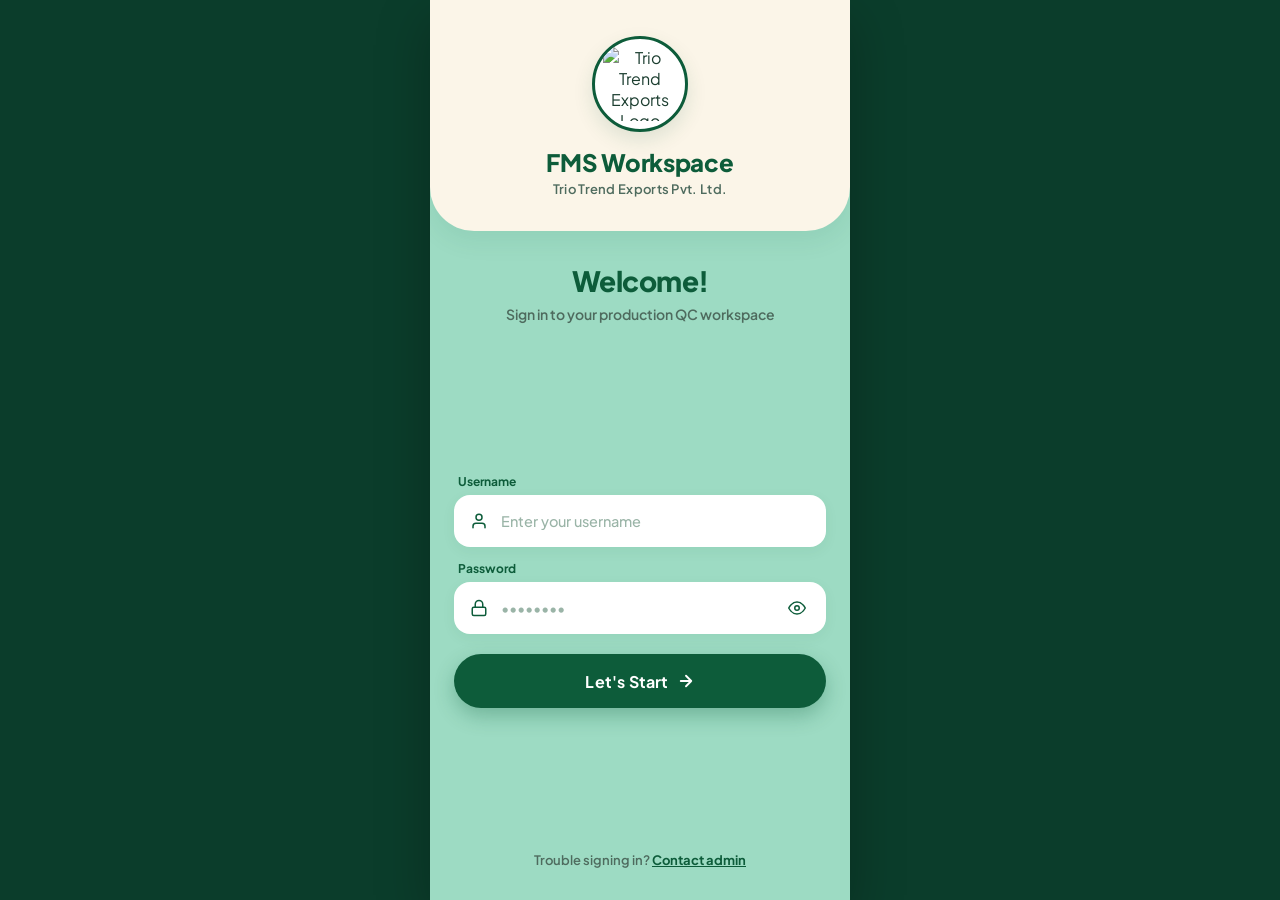
==== index.html @ faf03b8f "Remove Reports view and update navigation link Removed the Reports & Analytics view section and upda" ====
<!DOCTYPE html>
<html lang="en">

<head>
  <meta charset="UTF-8">
  <meta name="viewport" content="width=device-width, initial-scale=1.0, maximum-scale=1.0, user-scalable=no, viewport-fit=cover">
  <meta name="theme-color" content="#fbf6eb">
  <meta name="apple-mobile-web-app-capable" content="yes">
  <meta name="apple-mobile-web-app-status-bar-style" content="default">
  <meta name="apple-mobile-web-app-title" content="FMS Mobile">
  <link rel="apple-touch-icon" href="https://res.cloudinary.com/dnrgcigsj/image/upload/v1789365942/trio-dark-logo_ayyhkh.svg">
  <title>FMS Workspace — Mobile Production</title>
  <link rel="manifest" href="manifest.json">
  <link rel="stylesheet" href="style.css?v=1.0.5">
  <script>
    // Auth guard: bounce to login if not signed in
    if (!localStorage.getItem('nimbus_logged_in')) {
      window.location.href = 'login.html';
    }
  </script>
</head>

<body>
  <div class="app">

    <!-- ═══ IN-APP LIVE UPDATE BANNER ═══ -->
    <div class="app-update-banner" id="appUpdateBanner" style="display: none;">
      <div class="aub-inner">
        <div class="aub-left">
          <span class="aub-badge">Update Ready</span>
          <div class="aub-title">New version available (<span id="aubNewVer">v1.0.5</span>)</div>
        </div>
        <div class="aub-actions">
          <button type="button" class="aub-update-btn" id="aubUpdateBtn">Update App</button>
          <button type="button" class="aub-close-btn" id="aubCloseBtn" aria-label="Dismiss">&times;</button>
        </div>
      </div>
    </div>

    <!-- ═══ IN-APP LIVE UPDATE MODAL (OTA DOWNLOADER) ═══ -->
    <div class="update-modal-overlay" id="updateModalOverlay" style="display: none;">
      <div class="update-modal-card">
        
        <!-- Header with App Icon and Version -->
        <div class="umc-header">
          <div class="umc-brand">
            <div class="umc-icon-wrap">
              <img src="https://res.cloudinary.com/dnrgcigsj/image/upload/v1789365942/trio-dark-logo_ayyhkh.svg" alt="FMS Logo" class="umc-app-icon">
            </div>
            <div class="umc-title-box">
              <h3 class="umc-title">FMS Workspace Update</h3>
              <div class="umc-meta">
                <span class="umc-version-badge" id="umcVersionBadge">v1.0.5</span>
                <span class="umc-size-badge" id="umcSizeBadge">12.3 MB</span>
              </div>
            </div>
          </div>
          <button type="button" class="umc-close-btn" id="umcCloseBtn" aria-label="Cancel update">&times;</button>
        </div>

        <!-- Release Notes Preview -->
        <div class="umc-notes-card">
          <div class="umc-notes-title">What's New in this version</div>
          <ul class="umc-notes-list" id="umcNotesList">
            <li>Dynamic KPI calculation for Unit filtering</li>
            <li>Excel (.xlsx) and PDF report downloads</li>
            <li>Live in-app auto updater & performance engine</li>
          </ul>
        </div>

        <!-- Progress Bar & Metrics -->
        <div class="umc-progress-section">
          <div class="umc-status-row">
            <span class="umc-status-text" id="umcStatusText">Ready to download</span>
            <span class="umc-percent-text" id="umcPercentText">0%</span>
          </div>

          <div class="umc-progress-track">
            <div class="umc-progress-fill" id="umcProgressFill" style="width: 0%;">
              <div class="umc-progress-shimmer"></div>
            </div>
          </div>

          <div class="umc-metrics-row">
            <span class="umc-metric-downloaded" id="umcMetricDownloaded">0.0 MB / 12.3 MB</span>
            <span class="umc-metric-speed" id="umcMetricSpeed">0.0 KB/s</span>
          </div>
        </div>

        <!-- Action / Footer Section -->
        <div class="umc-footer">
          <button type="button" class="umc-start-btn" id="umcStartBtn" style="display: none;">
            <svg width="18" height="18" viewBox="0 0 24 24" fill="none" stroke="currentColor" stroke-width="2.5" stroke-linecap="round" stroke-linejoin="round">
              <path d="M21 15v4a2 2 0 0 1-2 2H5a2 2 0 0 1-2-2v-4" />
              <polyline points="7 10 12 15 17 10" />
              <line x1="12" y1="15" x2="12" y2="3" />
            </svg>
            <span>Download & Install Now</span>
          </button>
          <div class="umc-sub-note" id="umcSubNote">Please keep the app open during download.</div>
        </div>

      </div>
    </div>

    <!-- ═══ SIDE DRAWER ═══ -->
    <div class="side-overlay" id="sideOverlay"></div>
    <aside class="side-panel" id="sidePanel">
      <div class="side-panel-head">
        <div class="side-panel-brand">
          <div class="side-panel-logo">
            <img src="https://res.cloudinary.com/dnrgcigsj/image/upload/v1789365942/trio-dark-logo_ayyhkh.svg" alt="Trio Trend Exports Logo" class="sp-logo-small">
          </div>
          <div class="sp-brand-text">
            <strong>FMS Workspace</strong>
            <small>Trio Trend Exports</small>
          </div>
        </div>
        <button class="sp-close-btn" id="sideCloseBtn" aria-label="Close menu">
          <svg width="15" height="15" viewBox="0 0 24 24" fill="none" stroke="currentColor" stroke-width="2.5" stroke-linecap="round">
            <path d="M18 6L6 18M6 6l12 12" />
          </svg>
        </button>
      </div>

      <div class="drawer-user-card">
        <div class="drawer-avatar" id="drawerUserInitial">QC</div>
        <div>
          <div class="drawer-username" id="drawerUserName">Inspector</div>
          <div class="drawer-user-role">QC Inspection Portal</div>
        </div>
      </div>

      <div class="side-panel-label">Line Stages</div>

      <nav class="side-panel-list">
        <button class="side-item" data-label="End of Line">
          <span class="side-item-icon">
            <svg width="18" height="18" viewBox="0 0 24 24" fill="none" stroke="currentColor" stroke-width="2.2" stroke-linecap="round">
              <path d="M6 3v18M6 4h9l-2 3 2 3H6" />
            </svg>
          </span>
          <div class="side-item-content">
            <span class="side-item-text">End of Line</span>
            <span class="side-item-sub">Live QC Verification</span>
          </div>
          <span class="side-item-arrow">&rarr;</span>
        </button>

        <button class="side-item" data-label="Edge Paint">
          <span class="side-item-icon">
            <svg width="18" height="18" viewBox="0 0 24 24" fill="none" stroke="currentColor" stroke-width="2.2" stroke-linecap="round">
              <path d="M12 2l4 4-8 8-4-4 8-8zM18 14v4a2 2 0 0 1-2 2H6a2 2 0 0 1-2-2v-4" />
            </svg>
          </span>
          <div class="side-item-content">
            <span class="side-item-text">Edge Paint</span>
            <span class="side-item-sub">Stage 02 Finishing</span>
          </div>
          <span class="side-item-arrow">&rarr;</span>
        </button>

        <button class="side-item" data-label="Pre AQL">
          <span class="side-item-icon">
            <svg width="18" height="18" viewBox="0 0 24 24" fill="none" stroke="currentColor" stroke-width="2.2" stroke-linecap="round">
              <rect x="5" y="3" width="14" height="18" rx="2" />
              <path d="M9 7h6M9 11h6M9 15h4" />
            </svg>
          </span>
          <div class="side-item-content">
            <span class="side-item-text">Pre AQL</span>
            <span class="side-item-sub">Batch Sampling Check</span>
          </div>
          <span class="side-item-arrow">&rarr;</span>
        </button>

        <button class="side-item" data-label="Post AQL">
          <span class="side-item-icon">
            <svg width="18" height="18" viewBox="0 0 24 24" fill="none" stroke="currentColor" stroke-width="2.2" stroke-linecap="round">
              <path d="M12 22s8-4 8-10V5l-8-3-8 3v7c0 6 8 10 8 10z" />
              <path d="M9 12l2 2 4-4" />
            </svg>
          </span>
          <div class="side-item-content">
            <span class="side-item-text">Post AQL</span>
            <span class="side-item-sub">Final Release Verification</span>
          </div>
          <span class="side-item-arrow">&rarr;</span>
        </button>
      </nav>

      <div class="drawer-footer">
        <button class="drawer-action-btn" id="drawerSyncBtn">Sync Sheets Data</button>
        <button class="drawer-action-btn" id="drawerUpdateBtn" style="margin-top:6px; background:rgba(15,81,50,0.08); color:var(--forest-green); border:1px solid rgba(15,81,50,0.25);">
          <span>App Version <strong id="drawerAppVersion">1.0.5</strong></span>
          <small style="display:block; font-size:10px; opacity:0.75;">Tap to Check for Updates</small>
        </button>
        <button class="drawer-logout-btn" id="drawerLogoutBtn">Sign Out</button>
      </div>
    </aside>

    <!-- ═══ NOTIFICATION SHEET ═══ -->
    <div class="notif-overlay" id="notifOverlay"></div>
    <div class="notif-sheet" id="notifSheet">
      <div class="notif-sheet-header">
        <div class="notif-header-title">
          <span>Notifications</span>
        </div>
        <button class="notif-close-btn" id="notifCloseBtn" aria-label="Close">
          <svg width="14" height="14" viewBox="0 0 24 24" fill="none" stroke="currentColor" stroke-width="2.5" stroke-linecap="round">
            <path d="M18 6L6 18M6 6l12 12" />
          </svg>
        </button>
      </div>
      <div class="notif-list">
        <div class="notif-item">
          <div class="notif-item-icon">✓</div>
          <div class="notif-item-body">
            <strong>Google Sheets Synced</strong>
            <p>Production batch inventory and user permissions are live.</p>
            <small>Active</small>
          </div>
        </div>
      </div>
    </div>

    <!-- ═══ USER PROFILE CARD / SHEET ═══ -->
    <div class="profile-overlay" id="profileOverlay"></div>
    <div class="profile-sheet" id="profileSheet">
      <div class="profile-sheet-header">
        <span class="ps-header-title">Inspector Profile</span>
        <button class="profile-close-btn" id="profileCloseBtn" aria-label="Close profile">
          <svg width="14" height="14" viewBox="0 0 24 24" fill="none" stroke="currentColor" stroke-width="2.5" stroke-linecap="round">
            <path d="M18 6L6 18M6 6l12 12" />
          </svg>
        </button>
      </div>

      <div class="ps-user-card">
        <div class="ps-avatar" id="profileAvatarText">QC</div>
        <div class="ps-user-details">
          <h3 class="ps-user-name" id="profileUserName">Inspector</h3>
          <span class="ps-role-badge">Quality Inspector</span>
          <span class="ps-company-tag">Trio Trend Exports Pvt. Ltd.</span>
        </div>
      </div>

      <div class="ps-info-grid">
        <div class="ps-info-item">
          <span class="ps-info-label">Active Units</span>
          <span class="ps-info-val">P-32, S-18, S-37+</span>
        </div>
        <div class="ps-info-item">
          <span class="ps-info-label">System Status</span>
          <span class="ps-info-val ps-status-online">
            <span class="ps-status-dot"></span> Online
          </span>
        </div>
        <div class="ps-info-item">
          <span class="ps-info-label">Current App</span>
          <span class="ps-info-val" id="profileAppVer">v1.0.5</span>
        </div>
        <div class="ps-info-item">
          <span class="ps-info-label">Access Level</span>
          <span class="ps-info-val">Full QC Line Entry</span>
        </div>
      </div>

      <div class="ps-actions">
        <button type="button" class="ps-action-btn" id="profileSyncBtn">
          <svg width="14" height="14" viewBox="0 0 24 24" fill="none" stroke="currentColor" stroke-width="2.2" stroke-linecap="round">
            <path d="M21.5 2v6h-6M21.34 15.57a10 10 0 1 1-.57-8.38l5.67-1.19" />
          </svg>
          <span>Sync Sheets Data</span>
        </button>

        <button type="button" class="ps-logout-btn" id="profileLogoutBtn">
          <svg width="14" height="14" viewBox="0 0 24 24" fill="none" stroke="currentColor" stroke-width="2.2" stroke-linecap="round">
            <path d="M9 21H5a2 2 0 0 1-2-2V5a2 2 0 0 1 2-2h4" />
            <polyline points="16 17 21 12 16 7" />
            <line x1="21" y1="12" x2="9" y2="12" />
          </svg>
          <span>Sign Out</span>
        </button>
      </div>
    </div>

    <!-- ═══ TOPBAR / HEADER ═══ -->
    <header class="topbar">
      <button class="icon-btn" id="menuBtn" title="Menu" aria-label="Menu">
        <svg width="18" height="18" viewBox="0 0 24 24" fill="none" stroke="currentColor" stroke-width="2.2" stroke-linecap="round">
          <path d="M4 7h16M4 12h16M4 17h16" />
        </svg>
      </button>

      <div class="brand-center">
        <img src="https://res.cloudinary.com/dnrgcigsj/image/upload/v1789365942/trio-dark-logo_ayyhkh.svg" alt="Trio Trend Exports" class="topbar-brand-logo">
        <div class="topbar-brand-text">
          <span class="brand-title">FMS Workspace</span>
          <span class="brand-sub">Trio Trend Exports</span>
        </div>
      </div>

      <div class="topbar-right">
        <button class="icon-btn notif-btn" id="bellBtn" title="Notifications" aria-label="Notifications">
          <svg width="18" height="18" viewBox="0 0 24 24" fill="none" stroke="currentColor" stroke-width="2" stroke-linejoin="round">
            <path d="M18 8A6 6 0 0 0 6 8c0 7-3 9-3 9h18s-3-2-3-9" />
            <path d="M13.73 21a2 2 0 0 1-3.46 0" />
          </svg>
          <span class="notif-dot"></span>
        </button>

        <button class="avatar-badge" id="avatarBtn" title="Profile" aria-label="User Profile">
          <span id="userAvatarText">QC</span>
        </button>
      </div>
    </header>

    <!-- ═══ HERO OVERVIEW CARD ═══ -->
    <section class="hero-card">
      <div class="hero-top-row">
        <h1 class="hero-greeting" id="heroGreeting">Welcome, Inspector</h1>
      </div>

      <!-- Quick Metrics Strip -->
      <div class="hero-metrics-strip">
        <div class="metric-box">
          <span class="metric-label">EOL Recorded</span>
          <div class="metric-val" id="heroEolCount">—</div>
          <span class="metric-sub">Total Entries</span>
        </div>
        <div class="metric-divider"></div>
        <div class="metric-box">
          <span class="metric-label">Today's Output</span>
          <div class="metric-val" id="heroTodayCount">0</div>
          <span class="metric-sub">Today's QC</span>
        </div>
        <div class="metric-divider"></div>
        <div class="metric-box">
          <span class="metric-label">Units Active</span>
          <div class="metric-val">5</div>
          <span class="metric-sub">P-32, S-18+</span>
        </div>
      </div>

      <!-- Segmented Switcher Pill -->
      <div class="segmented-control-wrap">
        <div class="segmented-control">
          <button class="seg-btn active" id="segStagesBtn">Line Stages</button>
          <button class="seg-btn" id="segKpiBtn">Store & Warehouse</button>
        </div>
        <button id="syncBtn" style="display:none;" aria-hidden="true"></button>
      </div>
    </section>

    <!-- ═══ CONTENT AREA ═══ -->
    <main class="content">

      <!-- ── VIEW 1: HOME VIEW ── -->
      <div id="viewHome">
        <div class="section-header">
          <div class="section-title-wrap">
            <h2 class="section-label" id="stagesSectionLabel">Line Stages</h2>
            <span class="section-badge">Live</span>
          </div>
          <button class="refresh-pill-btn" id="manualRefreshBtn" title="Refresh">
            <svg width="12" height="12" viewBox="0 0 24 24" fill="none" stroke="currentColor" stroke-width="2.5" stroke-linecap="round">
              <path d="M21.5 2v6h-6M21.34 15.57a10 10 0 1 1-.57-8.38l5.67-1.19" />
            </svg>
            <span>Sync</span>
          </button>
        </div>

        <!-- STAGES GRID (Matches Screen 3) -->
        <div class="clay-grid" id="stagesGrid">

          <!-- Card 1: End of Line -->
          <button class="stage-card stage-card--primary" data-label="End of Line">
            <div class="stage-card-header">
              <span class="stage-icon">
                <svg width="20" height="20" viewBox="0 0 24 24" fill="none" stroke="currentColor" stroke-width="2.2" stroke-linecap="round">
                  <path d="M6 3v18M6 4h9l-2 3 2 3H6" />
                </svg>
              </span>
              <div class="stage-count" id="eolStageCount">
                <span class="stage-count-num" id="eolStageCountNum">—</span>
              </div>
            </div>

            <div class="stage-card-info">
              <div class="stage-status-pill green">
                <span class="pulse-dot"></span> Active QC
              </div>
              <h3>END OF LINE</h3>
              <p class="stage-sub">Inspection & Warehouse</p>
            </div>

            <div class="stage-footer">
              <span class="stage-bar stage-bar-today" id="eolTodayBar">
                Today <span id="eolTodayCountNum">0</span>
              </span>
              <span class="stage-arrow">+</span>
            </div>
          </button>

          <!-- Card 2: Edge Paint -->
          <button class="stage-card" data-label="Edge Paint">
            <div class="stage-card-header">
              <span class="stage-icon">
                <svg width="20" height="20" viewBox="0 0 24 24" fill="none" stroke="currentColor" stroke-width="2.2" stroke-linecap="round">
                  <path d="M12 2l4 4-8 8-4-4 8-8zM18 14v4a2 2 0 0 1-2 2H6a2 2 0 0 1-2-2v-4" />
                </svg>
              </span>
              <span class="stage-num-badge">02</span>
            </div>

            <div class="stage-card-info">
              <div class="stage-status-pill amber">Stage 02</div>
              <h3>EDGE PAINT</h3>
              <p class="stage-sub">Edge Finishing</p>
            </div>

            <div class="stage-footer">
              <span class="stage-status-text">Standby</span>
              <span class="stage-arrow">+</span>
            </div>
          </button>

          <!-- Card 3: Pre AQL -->
          <button class="stage-card" data-label="Pre AQL">
            <div class="stage-card-header">
              <span class="stage-icon">
                <svg width="20" height="20" viewBox="0 0 24 24" fill="none" stroke="currentColor" stroke-width="2.2" stroke-linecap="round">
                  <rect x="5" y="3" width="14" height="18" rx="2" />
                  <path d="M9 7h6M9 11h6M9 15h4" />
                </svg>
              </span>
              <span class="stage-num-badge">03</span>
            </div>

            <div class="stage-card-info">
              <div class="stage-status-pill green">Audit Ready</div>
              <h3>PRE AQL</h3>
              <p class="stage-sub">Sampling Check</p>
            </div>

            <div class="stage-footer">
              <span class="stage-status-text">Verified</span>
              <span class="stage-arrow">+</span>
            </div>
          </button>

          <!-- Card 4: Post AQL -->
          <button class="stage-card" data-label="Post AQL">
            <div class="stage-card-header">
              <span class="stage-icon">
                <svg width="20" height="20" viewBox="0 0 24 24" fill="none" stroke="currentColor" stroke-width="2.2" stroke-linecap="round">
                  <path d="M12 22s8-4 8-10V5l-8-3-8 3v7c0 6 8 10 8 10z" />
                  <path d="M9 12l2 2 4-4" />
                </svg>
              </span>
              <span class="stage-num-badge">04</span>
            </div>

            <div class="stage-card-info">
              <div class="stage-status-pill purple">Final Stage</div>
              <h3>POST AQL</h3>
              <p class="stage-sub">Packaging Release</p>
            </div>

            <div class="stage-footer">
              <span class="stage-status-text">Approved</span>
              <span class="stage-arrow">+</span>
            </div>
          </button>

        </div>

        <!-- KPI Grid (Store / Warehouse) -->
        <div class="clay-grid kpi-grid" id="kpiGrid" hidden>
          <div class="kpi-card">
            <span class="stage-status-pill pink">Internal Transit</span>
            <h3>STORE INVENTORY</h3>
            <div class="kpi-value" id="kpiStoreValue">—</div>
            <p class="kpi-sub">Total balance in store</p>
          </div>

          <div class="kpi-card">
            <span class="stage-status-pill cyan">Final Dispatch</span>
            <h3>WAREHOUSE STOCK</h3>
            <div class="kpi-value" id="kpiWarehouseValue">—</div>
            <p class="kpi-sub">Approved & transferred to WH</p>
          </div>
        </div>

        <!-- Quality Card -->
        <div class="quality-card">
          <div class="quality-icon">
            <svg width="20" height="20" viewBox="0 0 24 24" fill="none" stroke="currentColor" stroke-width="2.2" stroke-linecap="round">
              <path d="M12 22s8-4 8-10V5l-8-3-8 3v7c0 6 8 10 8 10z" />
              <path d="M9 12l2 2 4-4" />
            </svg>
          </div>
          <div class="quality-text">
            <strong>Quality &bull; Accuracy &bull; Accountability</strong>
            <small>Trio Trend Exports Pvt. Ltd.</small>
          </div>
        </div>

      </div>

    </main>

    <!-- ═══ BOTTOM NAVIGATION BAR (Exact Match to Screen 2 & 3) ═══ -->
    <nav class="bottom-nav">
      <button class="nav-tab active" data-view="home" aria-label="Home">
        <span class="nav-icon">
          <svg width="20" height="20" viewBox="0 0 24 24" fill="none" stroke="currentColor" stroke-width="2" stroke-linecap="round" stroke-linejoin="round">
            <path d="M3 9l9-7 9 7v11a2 2 0 0 1-2 2H5a2 2 0 0 1-2-2z"></path>
            <polyline points="9 22 9 12 15 12 15 22"></polyline>
          </svg>
        </span>
        <span>Home</span>
      </button>

      <!-- Center Elevated Circular Green Button -->
      <button class="nav-center-action" id="navCenterAuditBtn" aria-label="Audit End of Line">
        <div class="action-circle">
          <svg width="22" height="22" viewBox="0 0 24 24" fill="none" stroke="#fff" stroke-width="2.5" stroke-linecap="round" stroke-linejoin="round">
            <line x1="12" y1="5" x2="12" y2="19"></line>
            <line x1="5" y1="12" x2="19" y2="12"></line>
          </svg>
        </div>
      </button>

      <a href="report.html" class="nav-tab" data-view="reports" aria-label="Reports" style="text-decoration: none;">
        <span class="nav-icon">
          <svg width="20" height="20" viewBox="0 0 24 24" fill="none" stroke="currentColor" stroke-width="2" stroke-linecap="round" stroke-linejoin="round">
            <path d="M18 20V10M12 20V4M6 20v-6"></path>
          </svg>
        </span>
        <span>Reports</span>
      </a>
    </nav>

    <!-- ═══ TOAST ═══ -->
    <div class="toast" id="toast"></div>

    <!-- ═══ END OF LINE BOTTOM SHEET MODAL (Curved Peach Section from Screen 2) ═══ -->
    <div class="sheet-overlay" id="eolOverlay"></div>
    <div class="form-sheet" id="eolSheet">

      <div class="sheet-handle"></div>

      <div class="sheet-header">
        <div class="sheet-header-icon">
          <svg width="20" height="20" viewBox="0 0 24 24" fill="none" stroke="currentColor" stroke-width="2.2" stroke-linecap="round">
            <path d="M6 2L3 6v14a2 2 0 0 0 2 2h14a2 2 0 0 0 2-2V6l-3-4z"></path>
            <line x1="3" y1="6" x2="21" y2="6"></line>
            <path d="M16 10a4 4 0 0 1-8 0"></path>
          </svg>
        </div>
        <div class="sheet-header-titles">
          <h2 class="sheet-title">End of Line</h2>
          <p class="sheet-sub">Quality Inspection Form</p>
        </div>
        <button class="sheet-close-btn" id="eolCloseBtn" aria-label="Close">
          <svg width="15" height="15" viewBox="0 0 24 24" fill="none" stroke="currentColor" stroke-width="2.5" stroke-linecap="round">
            <path d="M18 6L6 18M6 6l12 12" />
          </svg>
        </button>
      </div>

      <form class="sheet-form" id="eolForm">
        <div class="sheet-scroll-area">

          <!-- Section 1: Order Information -->
          <div class="form-section-banner">
            <div class="fs-title-wrap">
              <span class="fs-dot"></span>
              <h3>Order Information</h3>
            </div>
            <span class="fs-badge">Auto-Fill</span>
          </div>

          <div class="batch-complete-warning" id="batchCompleteWarning" role="alert" hidden>
            <span class="batch-complete-warning__icon">✓</span>
            <div>
              <strong>Warehouse transfer complete</strong>
              <p>All quantity for this Batch ID has already been sent to WH.</p>
            </div>
          </div>

          <!-- Batch ID Custom Dropdown -->
          <div class="form-group">
            <label class="form-label" for="batchTrigger">
              <span>Batch ID</span>
              <span class="req-star">*</span>
            </label>
            <div class="input-wrapper custom-dropdown" id="batchDropdown">
              <div class="form-input dropdown-trigger" id="batchTrigger" tabindex="0">
                <div class="trigger-left">
                  <span id="batchTriggerText">Select Batch ID...</span>
                </div>
                <span class="trigger-arrow">&darr;</span>
              </div>

              <div class="dropdown-menu" id="batchMenu">
                <div class="dropdown-search">
                  <svg width="14" height="14" viewBox="0 0 24 24" fill="none" stroke="currentColor" stroke-width="2">
                    <circle cx="11" cy="11" r="8" />
                    <path d="M21 21l-4.3-4.3" />
                  </svg>
                  <input type="text" id="batchSearch" placeholder="Search batch number...">
                </div>

                <div class="dropdown-unit-filters">
                  <button type="button" class="unit-filter-btn active" data-unit="ALL">All</button>
                  <button type="button" class="unit-filter-btn" data-unit="P-32">P-32</button>
                  <button type="button" class="unit-filter-btn" data-unit="S-18">S-18</button>
                  <button type="button" class="unit-filter-btn" data-unit="S-37">S-37</button>
                  <button type="button" class="unit-filter-btn" data-unit="S-29">S-29</button>
                  <button type="button" class="unit-filter-btn" data-unit="14-B">14-B</button>
                </div>

                <ul class="dropdown-list" id="batchList">
                  <li class="dropdown-item disabled">Loading batches...</li>
                </ul>
              </div>

              <input type="hidden" id="eol_batch" name="eol_batch">
            </div>
          </div>

          <!-- Style & Colour -->
          <div class="form-row-2">
            <div class="form-group">
              <label class="form-label">Style No.</label>
              <input type="text" class="form-input readonly-input" id="eol_style" placeholder="ST-001" readonly required>
            </div>
            <div class="form-group">
              <label class="form-label">Colour</label>
              <input type="text" class="form-input readonly-input" id="eol_colour" placeholder="Colour" readonly required>
            </div>
          </div>

          <!-- Available Qty & PO -->
          <div class="form-row-2">
            <div class="form-group">
              <label class="form-label">Available Qty</label>
              <input type="number" class="form-input readonly-input num-mono" id="eol_qty" placeholder="0" readonly required>
            </div>
            <div class="form-group">
              <label class="form-label">PO Number</label>
              <input type="text" class="form-input readonly-input" id="eol_po" placeholder="PO-0000" readonly required>
            </div>
          </div>

          <!-- SKU & Floor -->
          <div class="form-row-2">
            <div class="form-group">
              <label class="form-label">SKU</label>
              <input type="text" class="form-input readonly-input" id="eol_sku" placeholder="SKU-000" readonly required>
            </div>
            <div class="form-group">
              <label class="form-label">Floor No.</label>
              <input type="number" class="form-input" id="eol_floor" placeholder="e.g. 2">
            </div>
          </div>

          <!-- Unit & Fabricator -->
          <div class="form-row-2">
            <div class="form-group">
              <label class="form-label">Unit</label>
              <input type="text" class="form-input readonly-input" id="eol_unit" placeholder="Unit" readonly required>
            </div>
            <div class="form-group">
              <label class="form-label">Fabricator</label>
              <input type="text" class="form-input readonly-input" id="eol_fabricator" placeholder="Fabricator" readonly required>
            </div>
          </div>

          <!-- QC Inspector & ETD -->
          <div class="form-row-2">
            <div class="form-group">
              <label class="form-label">End-Line QC</label>
              <input type="text" class="form-input readonly-input" id="eol_qcname" placeholder="QC Name" readonly required>
            </div>
            <div class="form-group">
              <label class="form-label">ETD</label>
              <div class="date-field-wrap">
                <input type="date" class="form-input" id="eol_etd" required>
                <span class="date-display" id="eol_etd_display">DD/MM/YYYY</span>
              </div>
            </div>
          </div>

          <!-- Checking Date -->
          <div class="form-group">
            <label class="form-label">Checking Date</label>
            <div class="date-field-wrap">
              <input type="date" class="form-input" id="eol_checkdate" required>
              <span class="date-display" id="eol_checkdate_display">DD/MM/YYYY</span>
            </div>
          </div>

          <!-- ─── CURVED PEACH SECTION (Matches Screen 2) ─── -->
          <div class="peach-qc-card">
            <div class="peach-qc-header">
              <h3>QC Audit & Dispatch</h3>
              <span class="pass-rate-pill" id="auditPassRateText">100% Pass</span>
            </div>

            <!-- Stepper Counters (Matches Screen 2 `- 1 +` style with manual typing) -->
            <div class="form-row-2">
              <div class="form-group">
                <label class="form-label" for="eol_checked">Checked Qty</label>
                <div class="stepper-counter-widget">
                  <button type="button" class="stepper-btn" id="btnCheckedMinus" aria-label="Decrease">&minus;</button>
                  <input type="number" class="stepper-val-input num-mono" id="eol_checked" value="0" min="0" step="1" inputmode="numeric" placeholder="0" autocomplete="off" required>
                  <span id="checkedDisplayVal" style="display:none;" aria-hidden="true">0</span>
                  <button type="button" class="stepper-btn" id="btnCheckedPlus" aria-label="Increase">&plus;</button>
                </div>
              </div>

              <div class="form-group">
                <label class="form-label" for="eol_repair">Repair Qty</label>
                <div class="stepper-counter-widget">
                  <button type="button" class="stepper-btn" id="btnRepairMinus" aria-label="Decrease">&minus;</button>
                  <input type="number" class="stepper-val-input num-mono" id="eol_repair" value="0" min="0" step="1" inputmode="numeric" placeholder="0" autocomplete="off">
                  <span id="repairDisplayVal" style="display:none;" aria-hidden="true">0</span>
                  <button type="button" class="stepper-btn" id="btnRepairPlus" aria-label="Increase">&plus;</button>
                </div>
              </div>
            </div>

            <div class="form-group">
              <label class="form-label">Sent to Warehouse</label>
              <input type="number" class="form-input readonly-input num-mono" id="eol_wh" placeholder="0" readonly>
            </div>

            <div class="form-group">
              <label class="form-label">Repairing Reason</label>
              <textarea class="form-input form-textarea" id="eol_reason" placeholder="Notes or defect reasons..." rows="2"></textarea>
            </div>

            <div style="display:none;" id="auditSummaryDetail"></div>
            <div style="display:none;" id="auditSummaryWh"></div>
          </div>

        </div>

        <!-- Sticky Bottom Form Actions (Matches Screen 2 "Add to Cart" + Heart) -->
        <div class="form-actions-sticky">
          <button type="submit" class="form-btn-submit">Submit Verification</button>
          <button type="reset" class="form-btn-reset" id="eolResetBtn" title="Reset Form">
            <svg width="20" height="20" viewBox="0 0 24 24" fill="none" stroke="currentColor" stroke-width="2.5" stroke-linecap="round">
              <path d="M3 12a9 9 0 1 0 9-9 9.75 9.75 0 0 0-6.74 2.74L3 8" />
              <path d="M3 3v5h5" />
            </svg>
          </button>
        </div>

      </form>
    </div>

  </div>

  <script src="xlsx.full.min.js?v=1.0.5"></script>
  <script src="jspdf.umd.min.js?v=1.0.5"></script>
  <script src="jspdf.plugin.autotable.min.js?v=1.0.5"></script>
  <script src="db.js?v=1.0.5"></script>
  <script src="main.js?v=1.0.5"></script>
</body>

</html>
---- style.css ----
@import url('https://fonts.googleapis.com/css2?family=Plus+Jakarta+Sans:wght@500;600;700;800&family=JetBrains+Mono:wght@600;700;800&display=swap');

/* ═════════════════════════════════════════════════
   TEMPLATE THEME: WARM CREAM, MINT, PEACH & FOREST GREEN
   (Inspired by User's Reference Template)
═════════════════════════════════════════════════ */
:root {
  --bg-app: #faf5ea;
  --bg-top-bar: #fbf6eb;
  --bg-cream: #faf5ea;
  --bg-cream-card: #f5efe3;
  --surface-white: #ffffff;
  --surface-cream: #fdf8ee;
  
  --forest-green: #0d5c3a;
  --forest-green-hover: #08492d;
  --forest-green-light: #e8f5ef;
  --forest-green-badge: rgba(13, 92, 58, 0.12);
  
  --mint-green: #a3e2c9;
  --mint-light: #e8faf2;
  --mint-border: #87d4b7;
  
  --peach-accent: #f8c39b;
  --peach-light: #fef1e5;
  --peach-dark: #e8a372;
  
  --text-dark: #153829;
  --text-muted: #4e6b5e;
  --text-sub: #7b978a;
  --text-white: #ffffff;
  --error: #d9383a;
  
  --radius-pill: 9999px;
  --radius-xl: 32px;
  --radius-lg: 22px;
  --radius-md: 16px;
  --radius-sm: 10px;
  
  --shadow-soft: 0 4px 18px rgba(21, 56, 41, 0.05);
  --shadow-card: 0 6px 20px rgba(21, 56, 41, 0.06);
  --shadow-float: 0 10px 30px rgba(13, 92, 58, 0.18);
}

/* ═══════════════ RESET & BASE ═══════════════ */
* {
  box-sizing: border-box;
  margin: 0;
  padding: 0;
  -webkit-tap-highlight-color: transparent;
}

html {
  background-color: #0b3d2b; /* outer display frame on desktop */
}

body {
  font-family: 'Plus Jakarta Sans', -apple-system, BlinkMacSystemFont, sans-serif;
  background-color: #0b3d2b;
  color: var(--text-dark);
  min-height: 100vh;
  display: flex;
  justify-content: center;
}

@media (max-width: 480px) {
  html, body {
    background-color: var(--bg-app);
  }
}

/* App Viewport Container */
.app {
  width: 100%;
  max-width: 420px;
  min-height: 100vh;
  background-color: var(--bg-app);
  position: relative;
  display: flex;
  flex-direction: column;
  overflow-x: hidden;
  box-shadow: 0 20px 50px rgba(0, 0, 0, 0.35);
  padding-bottom: calc(90px + env(safe-area-inset-bottom));
}

.num-mono {
  font-family: 'JetBrains Mono', monospace !important;
}

/* ═══════════════ TOPBAR / HEADER ═══════════════ */
.topbar {
  position: sticky;
  top: 0;
  z-index: 50;
  display: flex;
  align-items: center;
  justify-content: space-between;
  padding: calc(14px + env(safe-area-inset-top)) 18px 12px;
  background-color: var(--bg-top-bar);
  border-bottom: 1px solid rgba(13, 92, 58, 0.06);
}

.icon-btn {
  width: 38px;
  height: 38px;
  border-radius: 50%;
  background-color: var(--surface-white);
  border: 1px solid rgba(13, 92, 58, 0.1);
  color: var(--forest-green);
  display: flex;
  align-items: center;
  justify-content: center;
  cursor: pointer;
  box-shadow: var(--shadow-soft);
  transition: all 0.2s cubic-bezier(0.34, 1.56, 0.64, 1);
  flex-shrink: 0;
}

.icon-btn:hover {
  background-color: var(--forest-green-light);
  transform: translateY(-1px);
}

.icon-btn:active {
  transform: scale(0.92);
}

.brand-center {
  display: flex;
  align-items: center;
  justify-content: center;
  gap: 10px;
}

.topbar-brand-logo {
  height: 32px;
  width: auto;
  max-width: 62px;
  object-fit: contain;
  flex-shrink: 0;
  display: block;
}

.topbar-brand-text {
  display: flex;
  flex-direction: column;
  text-align: left;
}

.topbar-brand-row {
  display: flex;
  align-items: center;
  justify-content: center;
  gap: 8px;
}

.topbar-logo-mini {
  height: 28px;
  width: auto;
  max-width: 56px;
  object-fit: contain;
}

.brand-title {
  font-size: 15.5px;
  font-weight: 800;
  color: var(--forest-green);
  letter-spacing: -0.2px;
  line-height: 1.2;
}

.brand-sub {
  font-size: 10.5px;
  font-weight: 600;
  color: var(--text-muted);
  letter-spacing: 0.2px;
  margin-top: 1px;
}

.topbar-right {
  display: flex;
  align-items: center;
  gap: 8px;
}

.avatar-badge {
  width: 36px;
  height: 36px;
  border-radius: 50%;
  background-color: var(--forest-green);
  border: 2px solid var(--surface-white);
  color: #fff;
  font-size: 12px;
  font-weight: 800;
  display: flex;
  align-items: center;
  justify-content: center;
  cursor: pointer;
  box-shadow: 0 4px 10px rgba(13, 92, 58, 0.25);
  transition: transform 0.2s ease;
}

.avatar-badge:active {
  transform: scale(0.92);
}

.notif-btn {
  position: relative;
}

.notif-dot {
  position: absolute;
  top: 7px;
  right: 7px;
  width: 7px;
  height: 7px;
  border-radius: 50%;
  background-color: var(--error);
  border: 1.5px solid var(--surface-white);
}

/* ═══════════════ HERO BANNER & GREETING (DEEP GREEN THEME) ═══════════════ */
.hero-card {
  margin: 14px 16px 14px;
  background: linear-gradient(145deg, #0d5435 0%, #083c25 55%, #052a19 100%);
  border-radius: var(--radius-lg);
  padding: 18px 18px 16px;
  box-shadow: 0 12px 28px -6px rgba(5, 40, 24, 0.42), 0 4px 12px rgba(0, 0, 0, 0.08);
  border: 1px solid rgba(255, 255, 255, 0.12);
  position: relative;
  overflow: hidden;
}

.hero-card::before {
  content: '';
  position: absolute;
  top: -50px;
  right: -30px;
  width: 170px;
  height: 170px;
  border-radius: 50%;
  background: radial-gradient(circle, rgba(163, 226, 201, 0.18) 0%, rgba(163, 226, 201, 0) 70%);
  pointer-events: none;
}

.hero-card::after {
  content: '';
  position: absolute;
  bottom: -60px;
  left: -20px;
  width: 150px;
  height: 150px;
  border-radius: 50%;
  background: radial-gradient(circle, rgba(248, 195, 155, 0.08) 0%, rgba(248, 195, 155, 0) 70%);
  pointer-events: none;
}

.hero-top-row {
  display: flex;
  align-items: flex-start;
  justify-content: space-between;
  margin-bottom: 14px;
  position: relative;
  z-index: 1;
}

.shift-label {
  display: inline-block;
  font-size: 10px;
  font-weight: 700;
  color: #a3e2c9;
  background-color: rgba(163, 226, 201, 0.14);
  border: 1px solid rgba(163, 226, 201, 0.28);
  padding: 2px 8px;
  border-radius: var(--radius-pill);
  margin-bottom: 4px;
  text-transform: uppercase;
  letter-spacing: 0.4px;
}

.hero-greeting {
  font-size: 19px;
  font-weight: 800;
  color: #ffffff;
  letter-spacing: -0.3px;
  text-shadow: 0 1px 3px rgba(0, 0, 0, 0.2);
}

.hero-facility-pill {
  display: flex;
  align-items: center;
  gap: 4px;
  font-size: 11px;
  font-weight: 600;
  color: rgba(220, 245, 235, 0.8);
}

/* Metrics Row */
.hero-metrics-strip {
  display: flex;
  align-items: center;
  justify-content: space-between;
  background: rgba(0, 0, 0, 0.24);
  backdrop-filter: blur(8px);
  -webkit-backdrop-filter: blur(8px);
  border-radius: var(--radius-md);
  padding: 11px 14px;
  margin-bottom: 14px;
  border: 1px solid rgba(255, 255, 255, 0.09);
  position: relative;
  z-index: 1;
}

.metric-box {
  display: flex;
  flex-direction: column;
  align-items: center;
  flex: 1;
}

.metric-label {
  font-size: 9.5px;
  font-weight: 700;
  color: #a3e2c9;
  text-transform: uppercase;
  letter-spacing: 0.4px;
}

.metric-val {
  font-family: 'JetBrains Mono', monospace;
  font-size: 21px;
  font-weight: 800;
  color: #ffffff;
  line-height: 1.25;
  margin: 2px 0;
  text-shadow: 0 1px 3px rgba(0, 0, 0, 0.25);
}

.metric-sub {
  font-size: 9.5px;
  color: rgba(215, 243, 231, 0.72);
  font-weight: 600;
}

.metric-divider {
  width: 1px;
  height: 28px;
  background-color: rgba(255, 255, 255, 0.14);
}

/* ─── SEGMENTED SWITCHER (PILL) ─── */
.segmented-control-wrap {
  width: 100%;
  position: relative;
  z-index: 1;
}

.segmented-control {
  display: flex;
  background-color: rgba(0, 0, 0, 0.26);
  border: 1px solid rgba(255, 255, 255, 0.08);
  border-radius: var(--radius-pill);
  padding: 4px;
  gap: 4px;
}

.seg-btn {
  flex: 1;
  height: 38px;
  border-radius: var(--radius-pill);
  border: none;
  background: transparent;
  color: rgba(225, 245, 235, 0.8);
  font-family: inherit;
  font-size: 12.5px;
  font-weight: 700;
  cursor: pointer;
  display: flex;
  align-items: center;
  justify-content: center;
  gap: 6px;
  transition: all 0.2s cubic-bezier(0.34, 1.56, 0.64, 1);
}

.seg-btn:hover:not(.active) {
  color: #ffffff;
  background-color: rgba(255, 255, 255, 0.08);
}

.seg-btn.active {
  background-color: #ffffff;
  color: #083c25;
  box-shadow: 0 4px 12px rgba(0, 0, 0, 0.25);
  font-weight: 800;
}

.seg-btn:active {
  transform: scale(0.97);
}

/* ═══════════════ CONTENT ═══════════════ */
.content {
  flex: 1;
  padding: 0 16px 16px;
}

.section-header {
  display: flex;
  align-items: center;
  justify-content: space-between;
  margin-bottom: 12px;
  padding: 0 2px;
}

.section-title-wrap {
  display: flex;
  align-items: center;
  gap: 6px;
}

.section-label {
  font-size: 16px;
  font-weight: 800;
  color: var(--forest-green);
  letter-spacing: -0.2px;
}

.section-badge {
  font-size: 10px;
  font-weight: 700;
  color: var(--forest-green);
  background-color: var(--mint-green);
  padding: 2px 7px;
  border-radius: var(--radius-pill);
}

.refresh-pill-btn {
  display: flex;
  align-items: center;
  gap: 4px;
  background-color: var(--surface-white);
  border: 1px solid rgba(13, 92, 58, 0.15);
  border-radius: var(--radius-pill);
  padding: 4px 10px;
  font-size: 11px;
  font-weight: 700;
  color: var(--forest-green);
  cursor: pointer;
  box-shadow: var(--shadow-soft);
  transition: all 0.15s ease;
}

.refresh-pill-btn:active {
  transform: scale(0.95);
}

.refresh-pill-btn.spinning svg {
  animation: spin 0.8s linear infinite;
}

@keyframes spin {
  to { transform: rotate(360deg); }
}

/* ═══════════════ STAGE CARDS GRID (Matches Screen 3) ═══════════════ */
.clay-grid {
  display: grid;
  grid-template-columns: 1fr 1fr;
  gap: 12px;
  margin-bottom: 14px;
}

.clay-grid[hidden] {
  display: none !important;
}

.stage-card {
  position: relative;
  background-color: var(--surface-white);
  border: 1.5px solid transparent;
  border-radius: var(--radius-lg);
  padding: 14px 12px;
  display: flex;
  flex-direction: column;
  align-items: flex-start;
  text-align: left;
  cursor: pointer;
  box-shadow: var(--shadow-card);
  transition: all 0.2s cubic-bezier(0.34, 1.56, 0.64, 1);
}

.stage-card:hover {
  transform: translateY(-2px);
  box-shadow: 0 8px 24px rgba(21, 56, 41, 0.09);
  border-color: rgba(13, 92, 58, 0.2);
}

.stage-card:active {
  transform: scale(0.96);
}

.stage-card--primary {
  border-color: var(--mint-green);
}

.stage-card-header {
  width: 100%;
  display: flex;
  align-items: center;
  justify-content: space-between;
  margin-bottom: 10px;
}

.stage-icon {
  width: 40px;
  height: 40px;
  border-radius: 12px;
  background-color: var(--forest-green-light);
  display: flex;
  align-items: center;
  justify-content: center;
  color: var(--forest-green);
}

.stage-count-num {
  font-family: 'JetBrains Mono', monospace;
  font-weight: 800;
  font-size: 22px;
  color: var(--forest-green);
  transition: transform 0.2s ease;
}

.stage-count-num.bump {
  transform: scale(1.22);
}

.stage-num-badge {
  font-family: 'JetBrains Mono', monospace;
  font-size: 12px;
  font-weight: 700;
  color: var(--text-sub);
}

.stage-card-info {
  margin-bottom: 12px;
}

.stage-status-pill {
  display: inline-flex;
  align-items: center;
  gap: 4px;
  font-size: 9.5px;
  font-weight: 800;
  text-transform: uppercase;
  padding: 2px 7px;
  border-radius: var(--radius-pill);
  margin-bottom: 4px;
}

.stage-status-pill.green {
  background-color: var(--mint-green);
  color: var(--forest-green);
}

.stage-status-pill.amber {
  background-color: var(--peach-accent);
  color: #7c3a07;
}

.stage-status-pill.purple {
  background-color: #e5defc;
  color: #4a2896;
}

.stage-status-pill.pink {
  background-color: #ffdce6;
  color: #8c1e40;
}

.stage-status-pill.cyan {
  background-color: #d1f5fa;
  color: #0d5f6e;
}

.pulse-dot {
  width: 5px;
  height: 5px;
  border-radius: 50%;
  background-color: currentColor;
  animation: pulseDot 1.6s infinite;
}

@keyframes pulseDot {
  0%, 100% { opacity: 1; }
  50% { opacity: 0.3; }
}

.stage-card h3 {
  font-size: 13px;
  font-weight: 800;
  color: var(--forest-green);
  margin-bottom: 2px;
  letter-spacing: -0.1px;
}

.stage-sub {
  font-size: 10px;
  color: var(--text-muted);
  font-weight: 600;
  line-height: 1.35;
}

.stage-footer {
  width: 100%;
  display: flex;
  align-items: center;
  justify-content: space-between;
  margin-top: auto;
  padding-top: 8px;
  border-top: 1px solid rgba(13, 92, 58, 0.06);
}

/* Stepper Pill Badge (like `- 2 +` in Screen 3) */
.stage-bar-today {
  display: inline-flex;
  align-items: center;
  gap: 4px;
  padding: 3px 8px;
  border-radius: var(--radius-pill);
  background-color: var(--mint-light);
  border: 1px solid var(--mint-border);
  color: var(--forest-green);
  font-size: 10px;
  font-weight: 700;
  transition: transform 0.2s ease;
}

.stage-bar-today.bump {
  transform: scale(1.15);
}

.stage-bar-today #eolTodayCountNum {
  font-family: 'JetBrains Mono', monospace;
  font-weight: 800;
}

.stage-status-text {
  font-size: 10px;
  font-weight: 700;
  color: var(--text-sub);
}

/* Circle (+) Icon Button matching Screen 3 */
.stage-arrow {
  width: 28px;
  height: 28px;
  border-radius: 50%;
  border: 1.5px solid var(--forest-green);
  background-color: var(--surface-white);
  color: var(--forest-green);
  display: flex;
  align-items: center;
  justify-content: center;
  transition: all 0.2s ease;
}

.stage-card:hover .stage-arrow {
  background-color: var(--forest-green);
  color: var(--text-white);
  transform: scale(1.06);
}

/* ═══════════════ KPI CARDS (Store / WH) ═══════════════ */
.kpi-card {
  background-color: var(--surface-white);
  border-radius: var(--radius-lg);
  padding: 16px 14px;
  display: flex;
  flex-direction: column;
  box-shadow: var(--shadow-card);
  border: 1px solid rgba(13, 92, 58, 0.08);
}

.kpi-card h3 {
  font-size: 12.5px;
  font-weight: 800;
  color: var(--forest-green);
  margin-top: 4px;
}

.kpi-value {
  font-family: 'JetBrains Mono', monospace;
  font-size: 26px;
  font-weight: 800;
  color: var(--forest-green);
  margin: 6px 0 2px;
}

.kpi-sub {
  font-size: 10.5px;
  color: var(--text-muted);
  font-weight: 600;
}

/* ═══════════════ QUALITY CARD ═══════════════ */
.quality-card {
  margin-top: 4px;
  background-color: var(--surface-white);
  border-radius: var(--radius-lg);
  padding: 14px 16px;
  display: flex;
  align-items: center;
  gap: 12px;
  box-shadow: var(--shadow-card);
  border: 1px solid rgba(13, 92, 58, 0.08);
}

.quality-icon {
  width: 40px;
  height: 40px;
  border-radius: 12px;
  background-color: var(--forest-green);
  color: var(--surface-white);
  display: flex;
  align-items: center;
  justify-content: center;
  flex-shrink: 0;
}

.quality-text strong {
  display: block;
  font-size: 13px;
  font-weight: 800;
  color: var(--forest-green);
  margin-bottom: 2px;
}

.quality-text small {
  display: block;
  font-size: 11px;
  color: var(--text-muted);
  font-weight: 600;
}

/* ═══════════════ REPORTS & ANALYSIS VIEW ═══════════════ */
.export-actions-card {
  background: linear-gradient(135deg, #ffffff 0%, #f4faf6 100%);
  border-radius: var(--radius-lg);
  padding: 14px 16px;
  margin-bottom: 12px;
  box-shadow: var(--shadow-card);
  border: 1.5px solid rgba(13, 92, 58, 0.12);
}

.export-header-row {
  display: flex;
  align-items: flex-start;
  justify-content: space-between;
  margin-bottom: 12px;
}

.export-title-block {
  display: flex;
  flex-direction: column;
}

.export-label {
  font-size: 13.5px;
  font-weight: 800;
  color: var(--forest-green);
  letter-spacing: -0.2px;
}

.export-sub {
  font-size: 10.5px;
  font-weight: 600;
  color: var(--text-muted);
  margin-top: 1px;
}

.export-badge {
  font-size: 9.5px;
  font-weight: 800;
  color: var(--forest-green);
  background-color: var(--mint-green);
  padding: 2px 8px;
  border-radius: var(--radius-pill);
  text-transform: uppercase;
  letter-spacing: 0.4px;
}

.export-btn-group {
  display: flex;
  gap: 10px;
}

.export-btn {
  flex: 1;
  height: 44px;
  border-radius: var(--radius-pill);
  border: none;
  font-family: inherit;
  font-size: 11.5px;
  font-weight: 800;
  cursor: pointer;
  display: flex;
  align-items: center;
  justify-content: center;
  gap: 6px;
  transition: all 0.2s cubic-bezier(0.34, 1.56, 0.64, 1);
}

.export-btn svg {
  flex-shrink: 0;
}

.export-excel-btn {
  background-color: var(--forest-green);
  color: #ffffff;
  box-shadow: 0 4px 14px rgba(13, 92, 58, 0.28);
}

.export-excel-btn:hover {
  background-color: var(--forest-green-hover);
  transform: translateY(-1px);
}

.export-excel-btn:active {
  transform: scale(0.96);
}

.export-pdf-btn {
  background-color: var(--peach-accent);
  color: #5c2805;
  border: 1.5px solid rgba(232, 163, 114, 0.6);
  box-shadow: 0 4px 14px rgba(248, 195, 155, 0.35);
}

.export-pdf-btn:hover {
  background-color: #f6b586;
  transform: translateY(-1px);
}

.export-pdf-btn:active {
  transform: scale(0.96);
}

/* Analysis Filter Bar */
.analysis-filter-bar {
  margin-bottom: 12px;
}

.filter-scroll-pills {
  display: flex;
  gap: 6px;
  overflow-x: auto;
  padding-bottom: 4px;
  scrollbar-width: none;
}

.filter-scroll-pills::-webkit-scrollbar {
  display: none;
}

.rep-filter-pill {
  background-color: var(--surface-white);
  border: 1px solid rgba(13, 92, 58, 0.12);
  border-radius: var(--radius-pill);
  padding: 5px 12px;
  font-size: 11px;
  font-weight: 700;
  color: var(--text-muted);
  cursor: pointer;
  white-space: nowrap;
  box-shadow: var(--shadow-soft);
  transition: all 0.18s ease;
}

.rep-filter-pill.active {
  background-color: var(--forest-green);
  color: #ffffff;
  border-color: var(--forest-green);
  box-shadow: 0 3px 10px rgba(13, 92, 58, 0.25);
}

/* 4-Card Analysis Grid */
.analysis-kpi-grid {
  display: grid;
  grid-template-columns: 1fr 1fr;
  gap: 10px;
  margin-bottom: 14px;
}

.analysis-kpi-card {
  background-color: var(--surface-white);
  border-radius: var(--radius-lg);
  padding: 12px 14px;
  box-shadow: var(--shadow-card);
  border: 1px solid rgba(13, 92, 58, 0.07);
  display: flex;
  flex-direction: column;
}

.akpi-head {
  display: flex;
  align-items: center;
  gap: 6px;
  margin-bottom: 6px;
}

.akpi-icon {
  width: 22px;
  height: 22px;
  border-radius: 6px;
  display: flex;
  align-items: center;
  justify-content: center;
}

.akpi-icon.green {
  background-color: var(--mint-light);
  color: var(--forest-green);
}

.akpi-icon.mint {
  background-color: #e5f6ef;
  color: #0b5c39;
}

.akpi-icon.blue {
  background-color: #e8f1fc;
  color: #1a56a6;
}

.akpi-icon.peach {
  background-color: var(--peach-light);
  color: #a84e0d;
}

.akpi-label {
  font-size: 10px;
  font-weight: 800;
  color: var(--text-muted);
  text-transform: uppercase;
  letter-spacing: 0.3px;
}

.akpi-val {
  font-family: 'JetBrains Mono', monospace;
  font-size: 18px;
  font-weight: 800;
  color: var(--forest-green);
  line-height: 1.2;
  margin-bottom: 6px;
}

.akpi-bar-bg {
  width: 100%;
  height: 5px;
  background-color: rgba(13, 92, 58, 0.08);
  border-radius: var(--radius-pill);
  overflow: hidden;
  margin-bottom: 4px;
}

.akpi-bar-fill {
  height: 100%;
  background-color: var(--forest-green);
  border-radius: var(--radius-pill);
  transition: width 0.4s ease;
}

.akpi-bar-fill.mint { background-color: var(--mint-green); }
.akpi-bar-fill.blue { background-color: #2b74d9; }
.akpi-bar-fill.peach { background-color: var(--peach-dark); }

.akpi-sub {
  font-size: 9.5px;
  font-weight: 600;
  color: var(--text-sub);
}

/* Unit Analysis List */
.unit-analysis-list {
  display: flex;
  flex-direction: column;
  gap: 8px;
}

.unit-analysis-item {
  background-color: var(--bg-cream-card);
  border-radius: var(--radius-md);
  padding: 10px 12px;
  display: flex;
  flex-direction: column;
  gap: 6px;
}

.uai-top-row {
  display: flex;
  align-items: center;
  justify-content: space-between;
}

.uai-unit-name {
  font-size: 12.5px;
  font-weight: 800;
  color: var(--forest-green);
}

.uai-qty-info {
  font-family: 'JetBrains Mono', monospace;
  font-size: 11px;
  font-weight: 700;
  color: var(--text-muted);
}

.uai-bar-bg {
  width: 100%;
  height: 6px;
  background-color: rgba(13, 92, 58, 0.1);
  border-radius: var(--radius-pill);
  overflow: hidden;
}

.uai-bar-fill {
  height: 100%;
  background-color: var(--forest-green);
  border-radius: var(--radius-pill);
  transition: width 0.4s ease;
}

.uai-meta-row {
  display: flex;
  align-items: center;
  justify-content: space-between;
  font-size: 10px;
  font-weight: 600;
  color: var(--text-sub);
}

.reports-card {
  background-color: var(--surface-white);
  border-radius: var(--radius-lg);
  padding: 16px;
  margin-bottom: 14px;
  box-shadow: var(--shadow-card);
}

.reports-card-header {
  display: flex;
  align-items: center;
  justify-content: space-between;
  margin-bottom: 12px;
}

.reports-card-header h3 {
  font-size: 14px;
  font-weight: 800;
  color: var(--forest-green);
}

.card-badge {
  font-size: 10.5px;
  font-weight: 700;
  color: var(--forest-green);
  background-color: var(--mint-green);
  padding: 2px 8px;
  border-radius: var(--radius-pill);
}

.leaderboard-list {
  display: flex;
  flex-direction: column;
  gap: 8px;
}

.leaderboard-item {
  display: flex;
  align-items: center;
  gap: 10px;
  padding: 8px 10px;
  background-color: var(--bg-cream-card);
  border-radius: var(--radius-md);
}

.lb-avatar {
  width: 32px;
  height: 32px;
  border-radius: 50%;
  background-color: var(--forest-green);
  color: #fff;
  font-size: 11px;
  font-weight: 800;
  display: flex;
  align-items: center;
  justify-content: center;
}

.lb-info {
  flex: 1;
}

.lb-name-row {
  display: flex;
  justify-content: space-between;
  align-items: center;
  margin-bottom: 4px;
}

.lb-name-row strong {
  font-size: 12.5px;
  color: var(--text-dark);
}

.lb-name-row span {
  font-family: 'JetBrains Mono', monospace;
  font-size: 11px;
  font-weight: 700;
  color: var(--forest-green);
}

.lb-bar-bg {
  width: 100%;
  height: 6px;
  background-color: rgba(13, 92, 58, 0.1);
  border-radius: var(--radius-pill);
  overflow: hidden;
}

.lb-bar-fill {
  height: 100%;
  background-color: var(--forest-green);
  border-radius: var(--radius-pill);
}

/* Reports Batch List */
.reports-search-wrap {
  position: relative;
  display: flex;
  align-items: center;
  margin-bottom: 10px;
}

.reports-search-wrap svg {
  position: absolute;
  left: 12px;
  color: var(--text-muted);
}

.reports-search-wrap input {
  width: 100%;
  height: 40px;
  background-color: var(--bg-cream-card);
  border: 1px solid rgba(13, 92, 58, 0.1);
  border-radius: var(--radius-pill);
  padding: 0 12px 0 36px;
  font-family: inherit;
  font-size: 13px;
  outline: none;
}

.batch-preview-list {
  display: flex;
  flex-direction: column;
  gap: 8px;
  max-height: 280px;
  overflow-y: auto;
}

.batch-preview-item {
  display: flex;
  align-items: center;
  justify-content: space-between;
  padding: 10px 12px;
  background-color: var(--bg-cream-card);
  border-radius: var(--radius-md);
  cursor: pointer;
  transition: all 0.15s ease;
}

.batch-preview-item:hover {
  background-color: var(--mint-light);
}

.bpi-title {
  font-family: 'JetBrains Mono', monospace;
  font-size: 12.5px;
  font-weight: 700;
  color: var(--forest-green);
}

.bpi-sub {
  font-size: 10.5px;
  color: var(--text-muted);
  margin-top: 2px;
}

.bpi-qty-badge {
  font-family: 'JetBrains Mono', monospace;
  font-size: 11px;
  font-weight: 700;
  padding: 3px 8px;
  border-radius: var(--radius-pill);
}

.bpi-qty-badge.complete {
  background-color: var(--mint-green);
  color: var(--forest-green);
}

.bpi-qty-badge.pending {
  background-color: var(--peach-accent);
  color: #7c3a07;
}

.empty-state {
  text-align: center;
  padding: 20px;
  color: var(--text-muted);
  font-size: 12px;
}

/* ═════════════════════════════════════════════════
   BOTTOM NAVIGATION BAR (Matches Screen 2 & 3 Exactly)
   Pure white bar + Center Elevated Circular Green Button
═════════════════════════════════════════════════ */
.bottom-nav {
  position: fixed;
  bottom: 0;
  left: 50%;
  transform: translateX(-50%);
  width: 100%;
  max-width: 420px;
  background-color: var(--surface-white);
  border-top: 1px solid rgba(13, 92, 58, 0.08);
  display: flex;
  align-items: center;
  justify-content: space-around;
  padding: 8px 16px calc(8px + env(safe-area-inset-bottom));
  z-index: 40;
  box-shadow: 0 -4px 20px rgba(0, 0, 0, 0.05);
}

.nav-tab {
  flex: 1;
  background: none;
  border: none;
  display: flex;
  flex-direction: column;
  align-items: center;
  gap: 3px;
  color: var(--text-muted);
  font-family: inherit;
  font-size: 11px;
  font-weight: 700;
  cursor: pointer;
  transition: all 0.2s ease;
  padding: 4px 0;
}

.nav-tab.active {
  color: var(--forest-green);
}

.nav-tab .nav-icon {
  width: 32px;
  height: 32px;
  border-radius: 50%;
  display: flex;
  align-items: center;
  justify-content: center;
}

.nav-tab.active .nav-icon {
  color: var(--forest-green);
}

/* Center Elevated Green Button (matches the circular button in Screen 2 & 3) */
.nav-center-action {
  background: none;
  border: none;
  display: flex;
  flex-direction: column;
  align-items: center;
  cursor: pointer;
  margin-top: -28px;
}

.action-circle {
  width: 52px;
  height: 52px;
  border-radius: 50%;
  background-color: var(--forest-green);
  color: var(--text-white);
  display: flex;
  align-items: center;
  justify-content: center;
  box-shadow: 0 6px 18px rgba(13, 92, 58, 0.35);
  border: 4px solid var(--surface-white);
  transition: transform 0.22s cubic-bezier(0.34, 1.56, 0.64, 1);
}

.nav-center-action:active .action-circle {
  transform: scale(0.92);
}

/* ═══════════════ TOAST ═══════════════ */
.toast {
  position: fixed;
  bottom: calc(85px + env(safe-area-inset-bottom));
  left: 50%;
  transform: translateX(-50%) translateY(20px);
  background-color: var(--forest-green);
  color: #fff;
  padding: 10px 20px;
  border-radius: var(--radius-pill);
  font-size: 13px;
  font-weight: 700;
  opacity: 0;
  pointer-events: none;
  transition: all 0.25s ease;
  z-index: 100000;
  box-shadow: var(--shadow-float);
  white-space: nowrap;
}

.toast.show {
  opacity: 1;
  transform: translateX(-50%) translateY(0);
}

/* ═══════════════ SIDE DRAWER ═══════════════ */
.side-overlay {
  position: fixed;
  inset: 0;
  background-color: rgba(11, 41, 30, 0.65);
  backdrop-filter: blur(5px);
  -webkit-backdrop-filter: blur(5px);
  opacity: 0;
  pointer-events: none;
  transition: opacity 0.3s ease;
  z-index: 100;
}

.side-overlay.open {
  opacity: 1;
  pointer-events: auto;
}

.side-panel {
  position: fixed;
  top: 0;
  left: 0;
  bottom: 0;
  width: 82%;
  max-width: 320px;
  background-color: #faf5ea !important;
  z-index: 101;
  display: flex;
  flex-direction: column;
  padding: calc(16px + env(safe-area-inset-top)) 18px calc(20px + env(safe-area-inset-bottom));
  transform: translateX(-100%);
  visibility: hidden;
  transition: transform 0.34s cubic-bezier(0.25, 0.9, 0.35, 1), visibility 0s linear 0.34s;
  box-shadow: 12px 0 35px rgba(0, 0, 0, 0.22);
  border-right: 1.5px solid rgba(13, 92, 58, 0.12);
}

.side-panel.open {
  transform: translateX(0);
  visibility: visible;
  transition: transform 0.34s cubic-bezier(0.25, 0.9, 0.35, 1), visibility 0s linear 0s;
}

@media (min-width: 481px) {
  .side-panel {
    left: calc(50% - 210px);
    width: 310px;
    border-radius: 0 24px 24px 0;
  }
}

.side-panel-head {
  display: flex;
  align-items: center;
  justify-content: space-between;
  margin-bottom: 16px;
  padding-bottom: 12px;
  border-bottom: 1.5px solid rgba(13, 92, 58, 0.1);
}

.side-panel-brand {
  display: flex;
  align-items: center;
  gap: 10px;
}

.side-panel-logo {
  width: 38px;
  height: 38px;
  border-radius: 50%;
  border: 1.5px solid var(--forest-green);
  background-color: var(--surface-white);
  display: flex;
  align-items: center;
  justify-content: center;
  overflow: hidden;
  box-shadow: var(--shadow-soft);
  flex-shrink: 0;
}

.sp-logo-small {
  width: 30px;
  height: 30px;
  object-fit: contain;
}

.sp-brand-text strong {
  display: block;
  font-size: 15px;
  font-weight: 800;
  color: #0d5c3a !important;
  letter-spacing: -0.2px;
}

.sp-brand-text small {
  display: block;
  font-size: 11px;
  font-weight: 600;
  color: #4e6b5e !important;
}

.sp-close-btn {
  width: 34px;
  height: 34px;
  border-radius: 50%;
  background-color: var(--surface-white);
  border: 1.5px solid rgba(13, 92, 58, 0.15);
  color: var(--forest-green);
  display: flex;
  align-items: center;
  justify-content: center;
  cursor: pointer;
  transition: all 0.2s ease;
}

.sp-close-btn:hover {
  background-color: var(--forest-green-light);
  transform: scale(1.05);
}

.sp-close-btn:active {
  transform: scale(0.92);
}

.drawer-user-card {
  display: flex;
  align-items: center;
  gap: 12px;
  background-color: var(--surface-white);
  border-radius: var(--radius-md);
  padding: 12px 14px;
  margin-bottom: 16px;
  box-shadow: var(--shadow-soft);
  border: 1px solid rgba(13, 92, 58, 0.08);
}

.drawer-avatar {
  width: 40px;
  height: 40px;
  border-radius: 50%;
  background-color: var(--forest-green);
  color: #fff;
  font-size: 13px;
  font-weight: 800;
  display: flex;
  align-items: center;
  justify-content: center;
  box-shadow: 0 4px 10px rgba(13, 92, 58, 0.25);
  flex-shrink: 0;
}

.drawer-username {
  font-size: 14px;
  font-weight: 800;
  color: var(--forest-green);
}

.drawer-user-role {
  font-size: 11px;
  color: var(--text-muted);
  font-weight: 600;
  margin-top: 1px;
}

.side-panel-label {
  font-size: 11px;
  font-weight: 800;
  color: var(--text-muted);
  text-transform: uppercase;
  letter-spacing: 0.5px;
  margin-bottom: 10px;
  padding-left: 2px;
}

.side-panel-list {
  display: flex;
  flex-direction: column;
  gap: 8px;
  flex: 1;
  overflow-y: auto;
}

.side-item {
  display: flex;
  align-items: center;
  gap: 12px;
  width: 100%;
  border: 1px solid rgba(13, 92, 58, 0.08);
  background-color: var(--surface-white);
  border-radius: var(--radius-md);
  padding: 12px 14px;
  cursor: pointer;
  text-align: left;
  box-shadow: var(--shadow-soft);
  transition: all 0.18s ease;
}

.side-item:hover {
  transform: translateY(-1px);
  border-color: rgba(13, 92, 58, 0.2);
  box-shadow: 0 6px 16px rgba(21, 56, 41, 0.08);
}

.side-item:active {
  transform: scale(0.97);
}

.side-item-icon {
  width: 36px;
  height: 36px;
  border-radius: 10px;
  background-color: var(--forest-green-light);
  display: flex;
  align-items: center;
  justify-content: center;
  color: var(--forest-green);
  flex-shrink: 0;
}

.side-item-content {
  flex: 1;
}

.side-item-text {
  display: block;
  font-size: 13.5px;
  font-weight: 800;
  color: var(--forest-green);
}

.side-item-sub {
  display: block;
  font-size: 10.5px;
  color: var(--text-muted);
  font-weight: 600;
  margin-top: 1px;
}

.side-item-arrow {
  color: var(--forest-green);
  font-size: 14px;
  font-weight: 700;
}

.drawer-footer {
  display: flex;
  flex-direction: column;
  gap: 10px;
  padding-top: 14px;
  border-top: 1.5px solid rgba(13, 92, 58, 0.1);
  margin-top: auto;
}

.drawer-action-btn, .drawer-logout-btn {
  height: 44px;
  border-radius: var(--radius-pill);
  border: none;
  font-family: inherit;
  font-size: 13.5px;
  font-weight: 700;
  cursor: pointer;
  display: flex;
  align-items: center;
  justify-content: center;
  gap: 6px;
  transition: all 0.18s ease;
}

.drawer-action-btn {
  background-color: var(--surface-white);
  color: var(--forest-green);
  border: 1.5px solid rgba(13, 92, 58, 0.18);
  box-shadow: var(--shadow-soft);
}

.drawer-action-btn:hover {
  background-color: var(--forest-green-light);
  border-color: var(--forest-green);
}

.drawer-action-btn:active {
  transform: scale(0.97);
  background-color: rgba(13, 92, 58, 0.14) !important;
}

.btn-inline-spinner {
  display: inline-block;
  width: 12px;
  height: 12px;
  border: 2px solid rgba(15, 81, 50, 0.25);
  border-top-color: var(--forest-green);
  border-radius: 50%;
  animation: spin 0.7s linear infinite;
  vertical-align: middle;
}

.drawer-logout-btn {
  background-color: #fde8e8;
  color: var(--error);
  border: 1.5px solid rgba(217, 56, 58, 0.2);
}

.drawer-logout-btn:hover {
  background-color: #fcd2d2;
}

/* ═══════════════ NOTIFICATION SHEET ═══════════════ */
.notif-overlay {
  position: fixed;
  inset: 0;
  background-color: rgba(11, 61, 43, 0.4);
  backdrop-filter: blur(4px);
  opacity: 0;
  pointer-events: none;
  transition: opacity 0.25s ease;
  z-index: 90;
}

.notif-overlay.open {
  opacity: 1;
  pointer-events: auto;
}

.notif-sheet {
  position: fixed;
  top: 70px;
  right: 16px;
  width: 90%;
  max-width: 320px;
  background-color: var(--surface-white);
  border-radius: var(--radius-lg);
  padding: 14px;
  z-index: 100;
  box-shadow: var(--shadow-float);
  opacity: 0;
  transform: translateY(-8px);
  pointer-events: none;
  transition: all 0.25s cubic-bezier(0.34, 1.56, 0.64, 1);
}

.notif-sheet.open {
  opacity: 1;
  transform: translateY(0);
  pointer-events: auto;
}

@media (min-width: 481px) {
  .notif-sheet {
    right: calc(50% - 200px);
  }
}

.notif-sheet-header {
  display: flex;
  align-items: center;
  justify-content: space-between;
  margin-bottom: 10px;
  padding-bottom: 8px;
  border-bottom: 1px solid rgba(13, 92, 58, 0.08);
}

.notif-header-title {
  display: flex;
  align-items: center;
  gap: 6px;
  font-size: 13px;
  font-weight: 800;
  color: var(--forest-green);
}

.notif-close-btn {
  background: none;
  border: none;
  color: var(--text-muted);
  cursor: pointer;
}

.notif-list {
  display: flex;
  flex-direction: column;
  gap: 8px;
}

.notif-item {
  display: flex;
  align-items: flex-start;
  gap: 10px;
  padding: 9px;
  background-color: var(--bg-cream-card);
  border-radius: var(--radius-md);
}

.notif-item-icon {
  width: 26px;
  height: 26px;
  border-radius: 50%;
  background-color: var(--mint-green);
  color: var(--forest-green);
  display: flex;
  align-items: center;
  justify-content: center;
  flex-shrink: 0;
}

.notif-item-body strong {
  display: block;
  font-size: 12px;
  color: var(--forest-green);
  margin-bottom: 1px;
}

.notif-item-body p {
  font-size: 11px;
  color: var(--text-muted);
  line-height: 1.35;
}

.notif-item-body small {
  display: block;
  font-size: 9.5px;
  color: var(--text-sub);
  margin-top: 3px;
}

/* ═════════════════════════════════════════════════
   END OF LINE — BOTTOM SHEET FORM
   (Features the Curved Peach Section from Screen 2)
═════════════════════════════════════════════════ */
.sheet-overlay {
  position: fixed;
  inset: 0;
  background-color: rgba(11, 41, 30, 0.65);
  backdrop-filter: blur(6px);
  -webkit-backdrop-filter: blur(6px);
  opacity: 0;
  pointer-events: none;
  transition: opacity 0.3s ease;
  z-index: 200;
}

.sheet-overlay.open {
  opacity: 1;
  pointer-events: auto;
}

.form-sheet {
  position: fixed;
  bottom: 0;
  left: 50%;
  transform: translateX(-50%) translateY(100%);
  width: 100%;
  max-width: 420px;
  max-height: 92vh;
  background-color: #faf5ea !important;
  border-radius: 32px 32px 0 0;
  z-index: 201;
  display: flex;
  flex-direction: column;
  box-shadow: 0 -12px 40px rgba(0, 0, 0, 0.28);
  transition: transform 0.36s cubic-bezier(0.25, 0.9, 0.35, 1);
  overflow: hidden;
  border-top: 1.5px solid rgba(13, 92, 58, 0.12);
  border-left: 1.5px solid rgba(13, 92, 58, 0.1);
  border-right: 1.5px solid rgba(13, 92, 58, 0.1);
}

.form-sheet.open {
  transform: translateX(-50%) translateY(0);
}

.sheet-handle {
  width: 42px;
  height: 5px;
  border-radius: 9999px;
  background-color: rgba(13, 92, 58, 0.22);
  margin: 10px auto 4px;
  flex-shrink: 0;
}

.sheet-header {
  display: flex;
  align-items: center;
  gap: 12px;
  padding: 14px 18px 12px;
  background-color: var(--surface-white);
  border-bottom: 1.5px solid rgba(13, 92, 58, 0.08);
  flex-shrink: 0;
}

.sheet-header-icon {
  width: 40px;
  height: 40px;
  border-radius: 50%;
  background-color: var(--forest-green);
  color: #fff;
  display: flex;
  align-items: center;
  justify-content: center;
  flex-shrink: 0;
  box-shadow: 0 4px 10px rgba(13, 92, 58, 0.25);
}

.sheet-header-titles {
  flex: 1;
}

.sheet-title {
  font-size: 17px;
  font-weight: 800;
  color: var(--forest-green);
  letter-spacing: -0.2px;
}

.sheet-sub {
  font-size: 11.5px;
  color: var(--text-muted);
  font-weight: 600;
}

.sheet-close-btn {
  width: 34px;
  height: 34px;
  border-radius: 50%;
  background-color: var(--surface-white);
  border: 1.5px solid rgba(13, 92, 58, 0.15);
  color: var(--forest-green);
  display: flex;
  align-items: center;
  justify-content: center;
  cursor: pointer;
  transition: all 0.2s ease;
}

.sheet-close-btn:hover {
  background-color: var(--forest-green-light);
  transform: scale(1.05);
}

.sheet-close-btn:active {
  transform: scale(0.92);
}

.sheet-form {
  display: flex;
  flex-direction: column;
  flex: 1;
  overflow: hidden;
  background-color: #faf5ea;
}

.sheet-scroll-area {
  overflow-y: auto;
  -webkit-overflow-scrolling: touch;
  padding: 16px 18px 24px;
  display: flex;
  flex-direction: column;
  gap: 14px;
  flex: 1;
  background-color: #faf5ea;
}

.sheet-scroll-area::-webkit-scrollbar {
  width: 0;
}

.form-section-banner {
  display: flex;
  align-items: center;
  justify-content: space-between;
  padding-bottom: 4px;
  border-bottom: 1px solid rgba(13, 92, 58, 0.08);
}

.fs-title-wrap {
  display: flex;
  align-items: center;
  gap: 6px;
}

.fs-dot {
  width: 7px;
  height: 7px;
  border-radius: 50%;
  background-color: var(--forest-green);
}

.fs-title-wrap h3 {
  font-size: 12.5px;
  font-weight: 800;
  color: var(--forest-green);
  text-transform: uppercase;
}

.fs-badge {
  font-size: 9.5px;
  font-weight: 700;
  color: var(--forest-green);
  background-color: var(--mint-green);
  padding: 2px 7px;
  border-radius: var(--radius-pill);
}

.batch-complete-warning {
  display: flex;
  align-items: center;
  gap: 10px;
  padding: 10px 12px;
  border-radius: var(--radius-md);
  background-color: var(--peach-light);
  border: 1px solid var(--peach-accent);
  color: #7c3a07;
}

.batch-complete-warning[hidden] {
  display: none !important;
}

.batch-complete-warning__icon {
  width: 22px;
  height: 22px;
  border-radius: 50%;
  background-color: var(--peach-accent);
  color: #7c3a07;
  font-weight: 800;
  display: flex;
  align-items: center;
  justify-content: center;
}

.batch-complete-warning strong {
  display: block;
  font-size: 12px;
}

.batch-complete-warning p {
  font-size: 11px;
}

.form-row-2 {
  display: grid;
  grid-template-columns: 1fr 1fr;
  gap: 10px;
}

.form-row-2 > * {
  min-width: 0;
}

.form-row-3 {
  display: grid;
  grid-template-columns: 1fr 1fr 1fr;
  gap: 8px;
}

.form-group {
  display: flex;
  flex-direction: column;
  gap: 5px;
}

.form-label {
  font-size: 11.5px;
  font-weight: 700;
  color: var(--forest-green);
  display: flex;
  align-items: center;
  gap: 3px;
}

.req-star {
  color: var(--error);
}

.input-wrapper {
  position: relative;
  display: flex;
  align-items: center;
}

.form-input {
  width: 100%;
  height: 46px;
  background-color: #ffffff;
  border: 1.5px solid rgba(13, 92, 58, 0.16);
  border-radius: var(--radius-sm);
  padding: 0 14px;
  font-family: inherit;
  font-size: 13.5px;
  font-weight: 600;
  color: var(--text-dark);
  outline: none;
  box-shadow: 0 2px 6px rgba(21, 56, 41, 0.04);
  transition: all 0.15s ease;
}

.form-input:focus {
  border-color: var(--forest-green);
  box-shadow: 0 0 0 3px rgba(13, 92, 58, 0.14);
}

.form-input.readonly-input {
  background-color: #f4eee2 !important;
  border: 1.5px solid rgba(13, 92, 58, 0.14) !important;
  color: var(--forest-green) !important;
  font-weight: 700 !important;
  cursor: default;
  box-shadow: none !important;
}

.form-textarea {
  height: auto;
  min-height: 64px;
  padding: 10px 14px;
  resize: none;
  line-height: 1.45;
}

/* ─── CURVED PEACH SECTION (Matches Screen 2) ─── */
.peach-qc-card {
  background-color: #f8c39b;
  border-radius: var(--radius-lg);
  padding: 18px 16px 16px;
  margin-top: 6px;
  display: flex;
  flex-direction: column;
  gap: 14px;
  box-shadow: 0 8px 24px rgba(248, 195, 155, 0.45);
  border: 1.5px solid rgba(232, 163, 114, 0.55);
}

.peach-qc-header {
  display: flex;
  align-items: center;
  justify-content: space-between;
}

.peach-qc-header h3 {
  font-size: 14.5px;
  font-weight: 800;
  color: var(--forest-green);
  letter-spacing: -0.2px;
}

.pass-rate-pill {
  font-size: 11px;
  font-weight: 800;
  background-color: #ffffff;
  color: var(--forest-green);
  padding: 4px 10px;
  border-radius: var(--radius-pill);
  box-shadow: 0 2px 6px rgba(0, 0, 0, 0.06);
}

.peach-qc-card .form-label {
  color: #153829;
  font-weight: 800;
  font-size: 12px;
}

/* Stepper Counter Widget (like `- 1 +` in Screen 2) */
.stepper-counter-widget {
  background-color: #ffffff;
  border-radius: var(--radius-pill);
  display: flex;
  align-items: center;
  justify-content: space-between;
  padding: 4px 6px;
  height: 44px;
  box-sizing: border-box;
  box-shadow: 0 2px 8px rgba(0, 0, 0, 0.06);
  border: 1.5px solid rgba(13, 92, 58, 0.12);
  transition: border-color 0.15s ease, box-shadow 0.15s ease;
  min-width: 0;
  width: 100%;
}

.stepper-counter-widget:focus-within {
  border-color: var(--forest-green);
  box-shadow: 0 0 0 3px rgba(13, 92, 58, 0.15);
}

.stepper-btn {
  width: 32px;
  height: 32px;
  min-width: 32px;
  min-height: 32px;
  flex-shrink: 0;
  border-radius: 50%;
  border: none;
  background-color: var(--forest-green-light);
  color: var(--forest-green);
  font-size: 18px;
  font-weight: 800;
  line-height: 1;
  cursor: pointer;
  display: flex;
  align-items: center;
  justify-content: center;
  transition: all 0.15s ease;
  user-select: none;
  -webkit-user-select: none;
  padding: 0;
}

.stepper-btn:hover {
  background-color: #c7ead7;
}

.stepper-btn:active {
  transform: scale(0.9);
}

.stepper-val-input {
  flex: 1;
  min-width: 0;
  width: 100%;
  height: 100%;
  border: none !important;
  outline: none !important;
  background: transparent !important;
  box-shadow: none !important;
  font-family: 'JetBrains Mono', monospace;
  font-size: 16px;
  font-weight: 800;
  color: var(--forest-green);
  text-align: center;
  padding: 0 4px;
  margin: 0;
  -moz-appearance: textfield;
  appearance: textfield;
}

.stepper-val-input::-webkit-outer-spin-button,
.stepper-val-input::-webkit-inner-spin-button {
  -webkit-appearance: none;
  margin: 0;
}

.stepper-val-input:focus {
  outline: none;
  box-shadow: none;
}

.stepper-val {
  font-family: 'JetBrains Mono', monospace;
  font-size: 16px;
  font-weight: 800;
  color: var(--forest-green);
  min-width: 36px;
  text-align: center;
}

.stepper-input-hidden {
  position: absolute;
  opacity: 0;
  pointer-events: none;
}

.peach-qc-card .readonly-input {
  background-color: #ffffff !important;
  border: 1.5px solid rgba(13, 92, 58, 0.16) !important;
  color: var(--forest-green) !important;
  font-weight: 800 !important;
  font-size: 15px !important;
  box-shadow: 0 2px 6px rgba(21, 56, 41, 0.04) !important;
}

.peach-qc-card .form-textarea {
  background-color: #ffffff !important;
  border: 1.5px solid rgba(13, 92, 58, 0.16) !important;
  border-radius: var(--radius-sm);
  font-weight: 600;
  color: var(--text-dark);
}

/* Date Field Wrap */
.date-field-wrap {
  position: relative;
  display: flex;
  align-items: center;
}

.date-field-wrap .form-input[type="date"] {
  color: transparent;
}

.date-display {
  position: absolute;
  left: 12px;
  top: 50%;
  transform: translateY(-50%);
  font-family: 'JetBrains Mono', monospace;
  font-size: 13px;
  font-weight: 600;
  color: var(--text-muted);
  pointer-events: none;
}

.date-display.has-value {
  color: var(--text-dark);
}

/* Custom Dropdown */
.custom-dropdown {
  position: relative;
}

.dropdown-trigger {
  display: flex;
  align-items: center;
  justify-content: space-between;
  cursor: pointer;
  user-select: none;
}

.trigger-left {
  display: flex;
  align-items: center;
  gap: 8px;
}

.dropdown-menu {
  position: absolute;
  top: calc(100% + 4px);
  left: 0;
  width: 100%;
  background-color: var(--surface-white);
  border-radius: var(--radius-md);
  padding: 8px;
  z-index: 100;
  box-shadow: var(--shadow-float);
  border: 1px solid rgba(13, 92, 58, 0.1);
  opacity: 0;
  pointer-events: none;
  transform: translateY(-4px);
  transition: all 0.2s ease;
}

.custom-dropdown.open .dropdown-menu {
  opacity: 1;
  pointer-events: auto;
  transform: translateY(0);
}

.dropdown-search {
  position: relative;
  display: flex;
  align-items: center;
  background-color: var(--bg-cream-card);
  border-radius: var(--radius-pill);
  padding: 0 10px;
  margin-bottom: 6px;
}

.dropdown-search svg {
  color: var(--text-muted);
}

.dropdown-search input {
  width: 100%;
  height: 36px;
  background: transparent;
  border: none;
  padding: 0 8px;
  font-family: inherit;
  font-size: 13px;
  outline: none;
}

.dropdown-unit-filters {
  display: flex;
  gap: 4px;
  overflow-x: auto;
  padding-bottom: 6px;
  margin-bottom: 4px;
  scrollbar-width: none;
}

.unit-filter-btn {
  background-color: var(--bg-cream-card);
  border: 1px solid rgba(13, 92, 58, 0.1);
  border-radius: var(--radius-pill);
  padding: 3px 8px;
  font-size: 10.5px;
  font-weight: 700;
  color: var(--text-muted);
  cursor: pointer;
  white-space: nowrap;
}

.unit-filter-btn.active {
  background-color: var(--forest-green);
  color: #fff;
}

.dropdown-list {
  list-style: none;
  max-height: 180px;
  overflow-y: auto;
  display: flex;
  flex-direction: column;
  gap: 2px;
}

.dropdown-item {
  padding: 8px 10px;
  border-radius: 8px;
  cursor: pointer;
  font-family: 'JetBrains Mono', monospace;
  font-size: 12px;
  font-weight: 600;
  color: var(--text-dark);
  display: flex;
  justify-content: space-between;
  align-items: center;
}

.dropdown-item:hover {
  background-color: var(--forest-green-light);
  color: var(--forest-green);
}

.dropdown-item.disabled {
  color: var(--text-sub);
  font-family: inherit;
}

/* ─── STICKY BOTTOM FORM ACTIONS (Matches Screen 2 "Add to Cart" + Heart) ─── */
.form-actions-sticky {
  display: flex;
  align-items: center;
  gap: 12px;
  padding: 14px 18px calc(14px + env(safe-area-inset-bottom));
  background-color: #ffffff;
  border-top: 1.5px solid rgba(13, 92, 58, 0.1);
  box-shadow: 0 -6px 20px rgba(0, 0, 0, 0.07);
  flex-shrink: 0;
  width: 100%;
}

.form-btn-submit {
  flex: 1;
  height: 50px;
  border-radius: var(--radius-pill);
  border: none;
  background-color: var(--forest-green);
  color: var(--text-white);
  font-family: inherit;
  font-size: 15px;
  font-weight: 800;
  cursor: pointer;
  display: flex;
  align-items: center;
  justify-content: center;
  gap: 8px;
  box-shadow: 0 6px 18px rgba(13, 92, 58, 0.32);
  transition: all 0.2s cubic-bezier(0.34, 1.56, 0.64, 1);
}

.form-btn-submit:hover {
  background-color: var(--forest-green-hover);
  transform: translateY(-1px);
}

.form-btn-submit:active {
  transform: scale(0.97);
}

.form-btn-submit:disabled {
  opacity: 0.5;
  cursor: not-allowed;
  transform: none;
}

/* Reset Circle Button (matches circular heart in Screen 2) */
.form-btn-reset {
  width: 50px;
  height: 50px;
  border-radius: 50%;
  border: none;
  background-color: var(--forest-green);
  color: var(--text-white);
  cursor: pointer;
  display: flex;
  align-items: center;
  justify-content: center;
  box-shadow: 0 6px 18px rgba(13, 92, 58, 0.28);
  flex-shrink: 0;
  transition: all 0.2s ease;
}

.form-btn-reset:hover {
  background-color: var(--forest-green-hover);
  transform: rotate(-30deg) scale(1.05);
}

.form-btn-reset:active {
  transform: scale(0.92);
}

/* ═══ IN-APP LIVE UPDATE BANNER ═══ */
.app-update-banner {
  position: fixed;
  top: 10px;
  left: 12px;
  right: 12px;
  z-index: 9999;
  background: linear-gradient(135deg, #1E2229 0%, #0f5132 100%);
  color: #ffffff;
  border-radius: 16px;
  padding: 12px 14px;
  box-shadow: 0 10px 30px rgba(0, 0, 0, 0.35), 0 0 0 1px rgba(255, 255, 255, 0.15);
  animation: slideDownUpdate 0.4s cubic-bezier(0.16, 1, 0.3, 1) forwards;
}

@keyframes slideDownUpdate {
  from {
    transform: translateY(-80px);
    opacity: 0;
  }
  to {
    transform: translateY(0);
    opacity: 1;
  }
}

.aub-inner {
  display: flex;
  align-items: center;
  justify-content: space-between;
  gap: 12px;
}

.aub-left {
  display: flex;
  flex-direction: column;
  gap: 2px;
  flex: 1;
  min-width: 0;
}

.aub-badge {
  align-self: flex-start;
  font-size: 10px;
  font-weight: 800;
  letter-spacing: 0.5px;
  text-transform: uppercase;
  background-color: #25a244;
  color: #ffffff;
  padding: 2px 7px;
  border-radius: 20px;
}

.aub-title {
  font-size: 12.5px;
  font-weight: 600;
  color: #fbf6eb;
  white-space: nowrap;
  overflow: hidden;
  text-overflow: ellipsis;
}

.aub-update-btn {
  background-color: #fbf6eb;
  color: #0f5132;
  font-size: 12px;
  font-weight: 800;
  border: none;
  border-radius: 20px;
  padding: 8px 14px;
  cursor: pointer;
  white-space: nowrap;
  box-shadow: 0 4px 12px rgba(0, 0, 0, 0.2);
  transition: all 0.2s ease;
  flex-shrink: 0;
}

.aub-update-btn:active {
  transform: scale(0.95);
  background-color: #ffffff;
}

.aub-actions {
  display: flex;
  align-items: center;
  gap: 8px;
  flex-shrink: 0;
}

.aub-close-btn {
  background: transparent;
  color: rgba(251, 246, 235, 0.7);
  font-size: 20px;
  line-height: 1;
  border: none;
  cursor: pointer;
  padding: 4px;
  display: flex;
  align-items: center;
  justify-content: center;
  border-radius: 50%;
  transition: all 0.2s ease;
}

.aub-close-btn:active {
  color: #ffffff;
  background: rgba(255, 255, 255, 0.15);
}

.highlight-inspector {
  border: 1.5px solid var(--forest-green);
  background-color: rgba(15, 81, 50, 0.05);
}

/* ═══════════════ OTA IN-APP UPDATE MODAL ═══════════════ */
.update-modal-overlay {
  position: fixed;
  inset: 0;
  background-color: rgba(10, 30, 20, 0.72);
  backdrop-filter: blur(8px);
  -webkit-backdrop-filter: blur(8px);
  z-index: 100002;
  display: flex;
  align-items: center;
  justify-content: center;
  padding: 18px;
  animation: fadeInModal 0.25s ease-out;
}

@keyframes fadeInModal {
  from { opacity: 0; }
  to { opacity: 1; }
}

.update-modal-card {
  width: 100%;
  max-width: 380px;
  background: #fbf7ee;
  border-radius: 24px;
  padding: 22px 20px 20px;
  box-shadow: 0 25px 60px rgba(0, 0, 0, 0.4), 0 0 0 1px rgba(15, 81, 50, 0.12);
  display: flex;
  flex-direction: column;
  gap: 15px;
  animation: popInCard 0.3s cubic-bezier(0.16, 1, 0.3, 1);
  position: relative;
}

@keyframes popInCard {
  from {
    transform: scale(0.92) translateY(15px);
    opacity: 0;
  }
  to {
    transform: scale(1) translateY(0);
    opacity: 1;
  }
}

.umc-header {
  display: flex;
  align-items: flex-start;
  justify-content: space-between;
  gap: 12px;
}

.umc-brand {
  display: flex;
  align-items: center;
  gap: 12px;
}

.umc-icon-wrap {
  width: 44px;
  height: 44px;
  background: #ffffff;
  border: 1.5px solid rgba(15, 81, 50, 0.15);
  border-radius: 14px;
  display: flex;
  align-items: center;
  justify-content: center;
  box-shadow: 0 4px 12px rgba(15, 81, 50, 0.08);
  flex-shrink: 0;
}

.umc-app-icon {
  width: 28px;
  height: 28px;
  object-fit: contain;
}

.umc-title-box {
  display: flex;
  flex-direction: column;
  gap: 3px;
}

.umc-title {
  font-size: 15.5px;
  font-weight: 800;
  color: var(--forest-green);
  margin: 0;
  letter-spacing: -0.2px;
}

.umc-meta {
  display: flex;
  align-items: center;
  gap: 6px;
}

.umc-version-badge {
  font-size: 11px;
  font-weight: 800;
  background: #25a244;
  color: #ffffff;
  padding: 2px 8px;
  border-radius: 20px;
}

.umc-size-badge {
  font-size: 11px;
  font-weight: 700;
  background: rgba(15, 81, 50, 0.1);
  color: var(--forest-green);
  padding: 2px 8px;
  border-radius: 20px;
}

.umc-close-btn {
  background: transparent;
  border: none;
  font-size: 22px;
  line-height: 1;
  color: var(--text-muted);
  cursor: pointer;
  padding: 4px;
  border-radius: 50%;
  display: flex;
  align-items: center;
  justify-content: center;
  transition: all 0.2s ease;
}

.umc-close-btn:active {
  background: rgba(0, 0, 0, 0.08);
}

.umc-notes-card {
  background: rgba(15, 81, 50, 0.05);
  border: 1px solid rgba(15, 81, 50, 0.12);
  border-radius: 14px;
  padding: 10px 14px;
}

.umc-notes-title {
  font-size: 11px;
  font-weight: 800;
  text-transform: uppercase;
  letter-spacing: 0.5px;
  color: var(--forest-green);
  margin-bottom: 5px;
}

.umc-notes-list {
  margin: 0;
  padding-left: 18px;
  font-size: 12px;
  color: var(--text-dark);
  line-height: 1.45;
}

.umc-progress-section {
  display: flex;
  flex-direction: column;
  gap: 8px;
  padding: 4px 0;
}

.umc-status-row {
  display: flex;
  align-items: center;
  justify-content: space-between;
  font-size: 12.5px;
  font-weight: 700;
}

.umc-status-text {
  color: var(--text-dark);
}

.umc-percent-text {
  color: #25a244;
  font-family: monospace;
  font-size: 13.5px;
  font-weight: 800;
}

.umc-progress-track {
  width: 100%;
  height: 12px;
  background: rgba(15, 81, 50, 0.12);
  border-radius: 999px;
  overflow: hidden;
  position: relative;
}

.umc-progress-fill {
  height: 100%;
  background: linear-gradient(90deg, #10b981 0%, #059669 100%);
  border-radius: 999px;
  transition: width 0.15s ease-out;
  position: relative;
  overflow: hidden;
}

.umc-progress-shimmer {
  position: absolute;
  inset: 0;
  background: linear-gradient(
    90deg,
    transparent 0%,
    rgba(255, 255, 255, 0.5) 50%,
    transparent 100%
  );
  animation: progressShimmer 1.4s infinite;
}

@keyframes progressShimmer {
  0% { transform: translateX(-100%); }
  100% { transform: translateX(100%); }
}

.umc-metrics-row {
  display: flex;
  align-items: center;
  justify-content: space-between;
  font-size: 11.5px;
  font-family: monospace;
  color: var(--text-muted);
}

.umc-footer {
  display: flex;
  flex-direction: column;
  gap: 8px;
}

.umc-start-btn {
  background: var(--forest-green);
  color: #ffffff;
  border: none;
  border-radius: var(--radius-pill);
  padding: 12px 18px;
  font-size: 13.5px;
  font-weight: 800;
  cursor: pointer;
  display: flex;
  align-items: center;
  justify-content: center;
  gap: 8px;
  box-shadow: 0 4px 15px rgba(15, 81, 50, 0.3);
  transition: all 0.2s ease;
}

.umc-start-btn:active {
  transform: scale(0.97);
  background: #0b3d2b;
}

.umc-sub-note {
  text-align: center;
  font-size: 11px;
  color: var(--text-muted);
}

/* ═══════════════ USER PROFILE CARD / SHEET ═══════════════ */
.profile-overlay {
  position: fixed;
  inset: 0;
  background-color: rgba(11, 41, 30, 0.5);
  backdrop-filter: blur(4px);
  -webkit-backdrop-filter: blur(4px);
  opacity: 0;
  pointer-events: none;
  transition: opacity 0.25s ease;
  z-index: 100001;
}

.profile-overlay.open {
  opacity: 1;
  pointer-events: auto;
}

.profile-sheet {
  position: fixed;
  top: 70px;
  right: 14px;
  width: 90%;
  max-width: 320px;
  background-color: #faf5ea;
  border-radius: var(--radius-lg);
  padding: 18px 16px;
  z-index: 100002;
  box-shadow: 0 16px 45px rgba(0, 0, 0, 0.28), 0 0 0 1px rgba(13, 92, 58, 0.12);
  opacity: 0;
  transform: translateY(-10px) scale(0.96);
  pointer-events: none;
  transition: all 0.25s cubic-bezier(0.34, 1.56, 0.64, 1);
  display: flex;
  flex-direction: column;
  gap: 14px;
}

.profile-sheet.open {
  opacity: 1;
  transform: translateY(0) scale(1);
  pointer-events: auto;
}

@media (min-width: 481px) {
  .profile-sheet {
    right: calc(50% - 210px);
  }
}

.profile-sheet-header {
  display: flex;
  align-items: center;
  justify-content: space-between;
  padding-bottom: 8px;
  border-bottom: 1px solid rgba(13, 92, 58, 0.1);
}

.ps-header-title {
  font-size: 13px;
  font-weight: 800;
  color: var(--forest-green);
  text-transform: uppercase;
  letter-spacing: 0.5px;
}

.profile-close-btn {
  background: none;
  border: none;
  color: var(--text-muted);
  cursor: pointer;
  padding: 4px;
  border-radius: 50%;
  display: flex;
  align-items: center;
  justify-content: center;
  transition: all 0.15s ease;
}

.profile-close-btn:active {
  background: rgba(0, 0, 0, 0.08);
}

.ps-user-card {
  display: flex;
  align-items: center;
  gap: 12px;
  background: #ffffff;
  padding: 12px 14px;
  border-radius: var(--radius-md);
  border: 1px solid rgba(13, 92, 58, 0.1);
  box-shadow: 0 4px 12px rgba(15, 81, 50, 0.04);
}

.ps-avatar {
  width: 46px;
  height: 46px;
  border-radius: 50%;
  background: linear-gradient(135deg, #0f5132 0%, #1e824c 100%);
  color: #ffffff;
  font-size: 16px;
  font-weight: 800;
  display: flex;
  align-items: center;
  justify-content: center;
  flex-shrink: 0;
  box-shadow: 0 4px 10px rgba(15, 81, 50, 0.25);
}

.ps-user-details {
  display: flex;
  flex-direction: column;
  gap: 2px;
  min-width: 0;
}

.ps-user-name {
  font-size: 15px;
  font-weight: 800;
  color: var(--forest-green);
  margin: 0;
  white-space: nowrap;
  overflow: hidden;
  text-overflow: ellipsis;
}

.ps-role-badge {
  align-self: flex-start;
  font-size: 10px;
  font-weight: 700;
  color: #0f5132;
  background: rgba(15, 81, 50, 0.1);
  padding: 1px 7px;
  border-radius: 12px;
}

.ps-company-tag {
  font-size: 11px;
  color: var(--text-muted);
}

.ps-info-grid {
  display: grid;
  grid-template-columns: 1fr 1fr;
  gap: 8px;
}

.ps-info-item {
  background: #ffffff;
  padding: 8px 10px;
  border-radius: 10px;
  border: 1px solid rgba(13, 92, 58, 0.08);
  display: flex;
  flex-direction: column;
  gap: 2px;
}

.ps-info-label {
  font-size: 10px;
  font-weight: 700;
  text-transform: uppercase;
  color: var(--text-muted);
  letter-spacing: 0.3px;
}

.ps-info-val {
  font-size: 12px;
  font-weight: 700;
  color: var(--forest-green);
  white-space: nowrap;
  overflow: hidden;
  text-overflow: ellipsis;
}

.ps-status-online {
  display: flex;
  align-items: center;
  gap: 4px;
  color: #25a244;
}

.ps-status-dot {
  width: 6px;
  height: 6px;
  border-radius: 50%;
  background: #25a244;
  animation: pulseDot 1.5s infinite;
}

@keyframes pulseDot {
  0%, 100% { opacity: 1; transform: scale(1); }
  50% { opacity: 0.4; transform: scale(0.85); }
}

.ps-actions {
  display: flex;
  flex-direction: column;
  gap: 8px;
  margin-top: 2px;
}

.ps-action-btn {
  background: #ffffff;
  color: var(--forest-green);
  border: 1.5px solid rgba(13, 92, 58, 0.18);
  border-radius: var(--radius-pill);
  padding: 10px 14px;
  font-size: 12.5px;
  font-weight: 700;
  cursor: pointer;
  display: flex;
  align-items: center;
  justify-content: center;
  gap: 6px;
  box-shadow: var(--shadow-soft);
  transition: all 0.2s ease;
}

.ps-action-btn:active {
  transform: scale(0.97);
  background: rgba(15, 81, 50, 0.08);
}

.ps-logout-btn {
  background: #fde8e8;
  color: var(--error);
  border: 1.5px solid rgba(217, 56, 58, 0.22);
  border-radius: var(--radius-pill);
  padding: 10px 14px;
  font-size: 12.5px;
  font-weight: 800;
  cursor: pointer;
  display: flex;
  align-items: center;
  justify-content: center;
  gap: 6px;
  transition: all 0.2s ease;
}

.ps-logout-btn:active {
  transform: scale(0.97);
  background: #fcd2d2;
}
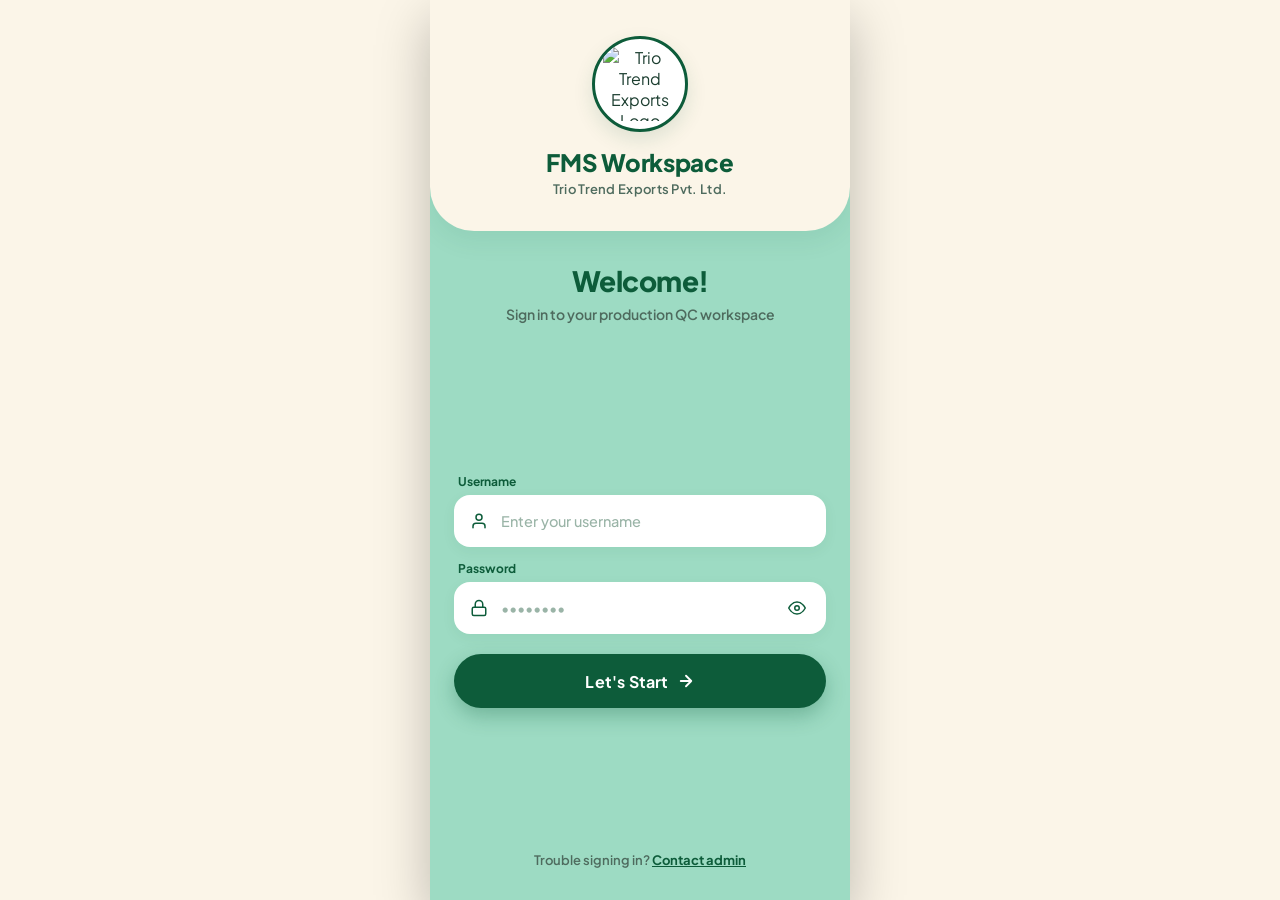
==== commit 45fdd6d2: "Add files via upload" ====
--- a/index.html
+++ b/index.html
@@ -3,15 +3,17 @@
 
 <head>
   <meta charset="UTF-8">
-  <meta name="viewport" content="width=device-width, initial-scale=1.0, maximum-scale=1.0, user-scalable=no, viewport-fit=cover">
+  <meta name="viewport"
+    content="width=device-width, initial-scale=1.0, maximum-scale=1.0, user-scalable=no, viewport-fit=cover">
   <meta name="theme-color" content="#fbf6eb">
   <meta name="apple-mobile-web-app-capable" content="yes">
   <meta name="apple-mobile-web-app-status-bar-style" content="default">
   <meta name="apple-mobile-web-app-title" content="FMS Mobile">
-  <link rel="apple-touch-icon" href="https://res.cloudinary.com/dnrgcigsj/image/upload/v1789365942/trio-dark-logo_ayyhkh.svg">
+  <link rel="apple-touch-icon"
+    href="https://res.cloudinary.com/dnrgcigsj/image/upload/v1789365942/trio-dark-logo_ayyhkh.svg">
   <title>FMS Workspace — Mobile Production</title>
   <link rel="manifest" href="manifest.json">
-  <link rel="stylesheet" href="style.css?v=1.0.5">
+  <link rel="stylesheet" href="style.css?v=1.2.1">
   <script>
     // Auth guard: bounce to login if not signed in
     if (!localStorage.getItem('nimbus_logged_in')) {
@@ -21,7 +23,7 @@
 </head>
 
 <body>
-  <div class="app">
+  <div class="app" style="padding-top: calc(62px + env(safe-area-inset-top));">
 
     <!-- ═══ IN-APP LIVE UPDATE BANNER ═══ -->
     <div class="app-update-banner" id="appUpdateBanner" style="display: none;">
@@ -40,12 +42,13 @@
     <!-- ═══ IN-APP LIVE UPDATE MODAL (OTA DOWNLOADER) ═══ -->
     <div class="update-modal-overlay" id="updateModalOverlay" style="display: none;">
       <div class="update-modal-card">
-        
+
         <!-- Header with App Icon and Version -->
         <div class="umc-header">
           <div class="umc-brand">
             <div class="umc-icon-wrap">
-              <img src="https://res.cloudinary.com/dnrgcigsj/image/upload/v1789365942/trio-dark-logo_ayyhkh.svg" alt="FMS Logo" class="umc-app-icon">
+              <img src="https://res.cloudinary.com/dnrgcigsj/image/upload/v1789365942/trio-dark-logo_ayyhkh.svg"
+                alt="FMS Logo" class="umc-app-icon">
             </div>
             <div class="umc-title-box">
               <h3 class="umc-title">FMS Workspace Update</h3>
@@ -90,7 +93,8 @@
         <!-- Action / Footer Section -->
         <div class="umc-footer">
           <button type="button" class="umc-start-btn" id="umcStartBtn" style="display: none;">
-            <svg width="18" height="18" viewBox="0 0 24 24" fill="none" stroke="currentColor" stroke-width="2.5" stroke-linecap="round" stroke-linejoin="round">
+            <svg width="18" height="18" viewBox="0 0 24 24" fill="none" stroke="currentColor" stroke-width="2.5"
+              stroke-linecap="round" stroke-linejoin="round">
               <path d="M21 15v4a2 2 0 0 1-2 2H5a2 2 0 0 1-2-2v-4" />
               <polyline points="7 10 12 15 17 10" />
               <line x1="12" y1="15" x2="12" y2="3" />
@@ -109,7 +113,8 @@
       <div class="side-panel-head">
         <div class="side-panel-brand">
           <div class="side-panel-logo">
-            <img src="https://res.cloudinary.com/dnrgcigsj/image/upload/v1789365942/trio-dark-logo_ayyhkh.svg" alt="Trio Trend Exports Logo" class="sp-logo-small">
+            <img src="https://res.cloudinary.com/dnrgcigsj/image/upload/v1789365942/trio-dark-logo_ayyhkh.svg"
+              alt="Trio Trend Exports Logo" class="sp-logo-small">
           </div>
           <div class="sp-brand-text">
             <strong>FMS Workspace</strong>
@@ -117,7 +122,8 @@
           </div>
         </div>
         <button class="sp-close-btn" id="sideCloseBtn" aria-label="Close menu">
-          <svg width="15" height="15" viewBox="0 0 24 24" fill="none" stroke="currentColor" stroke-width="2.5" stroke-linecap="round">
+          <svg width="15" height="15" viewBox="0 0 24 24" fill="none" stroke="currentColor" stroke-width="2.5"
+            stroke-linecap="round">
             <path d="M18 6L6 18M6 6l12 12" />
           </svg>
         </button>
@@ -131,12 +137,13 @@
         </div>
       </div>
 
-      <div class="side-panel-label">Line Stages</div>
+      <div class="side-panel-label">QC</div>
 
       <nav class="side-panel-list">
-        <button class="side-item" data-label="End of Line">
+        <a href="end-of-line/index.html" class="side-item" data-label="End of Line" style="text-decoration:none;">
           <span class="side-item-icon">
-            <svg width="18" height="18" viewBox="0 0 24 24" fill="none" stroke="currentColor" stroke-width="2.2" stroke-linecap="round">
+            <svg width="18" height="18" viewBox="0 0 24 24" fill="none" stroke="currentColor" stroke-width="2.2"
+              stroke-linecap="round">
               <path d="M6 3v18M6 4h9l-2 3 2 3H6" />
             </svg>
           </span>
@@ -145,11 +152,12 @@
             <span class="side-item-sub">Live QC Verification</span>
           </div>
           <span class="side-item-arrow">&rarr;</span>
-        </button>
-
-        <button class="side-item" data-label="Edge Paint">
+        </a>
+
+        <a href="edge-paint/index.html" class="side-item" data-label="Edge Paint" style="text-decoration:none;">
           <span class="side-item-icon">
-            <svg width="18" height="18" viewBox="0 0 24 24" fill="none" stroke="currentColor" stroke-width="2.2" stroke-linecap="round">
+            <svg width="18" height="18" viewBox="0 0 24 24" fill="none" stroke="currentColor" stroke-width="2.2"
+              stroke-linecap="round">
               <path d="M12 2l4 4-8 8-4-4 8-8zM18 14v4a2 2 0 0 1-2 2H6a2 2 0 0 1-2-2v-4" />
             </svg>
           </span>
@@ -158,11 +166,12 @@
             <span class="side-item-sub">Stage 02 Finishing</span>
           </div>
           <span class="side-item-arrow">&rarr;</span>
-        </button>
-
-        <button class="side-item" data-label="Pre AQL">
+        </a>
+
+        <a href="pre-aql/index.html" class="side-item" data-label="Pre AQL" style="text-decoration:none;">
           <span class="side-item-icon">
-            <svg width="18" height="18" viewBox="0 0 24 24" fill="none" stroke="currentColor" stroke-width="2.2" stroke-linecap="round">
+            <svg width="18" height="18" viewBox="0 0 24 24" fill="none" stroke="currentColor" stroke-width="2.2"
+              stroke-linecap="round">
               <rect x="5" y="3" width="14" height="18" rx="2" />
               <path d="M9 7h6M9 11h6M9 15h4" />
             </svg>
@@ -172,11 +181,12 @@
             <span class="side-item-sub">Batch Sampling Check</span>
           </div>
           <span class="side-item-arrow">&rarr;</span>
-        </button>
-
-        <button class="side-item" data-label="Post AQL">
+        </a>
+
+        <a href="post-aql/index.html" class="side-item" data-label="Post AQL" style="text-decoration:none;">
           <span class="side-item-icon">
-            <svg width="18" height="18" viewBox="0 0 24 24" fill="none" stroke="currentColor" stroke-width="2.2" stroke-linecap="round">
+            <svg width="18" height="18" viewBox="0 0 24 24" fill="none" stroke="currentColor" stroke-width="2.2"
+              stroke-linecap="round">
               <path d="M12 22s8-4 8-10V5l-8-3-8 3v7c0 6 8 10 8 10z" />
               <path d="M9 12l2 2 4-4" />
             </svg>
@@ -186,12 +196,13 @@
             <span class="side-item-sub">Final Release Verification</span>
           </div>
           <span class="side-item-arrow">&rarr;</span>
-        </button>
+        </a>
       </nav>
 
       <div class="drawer-footer">
         <button class="drawer-action-btn" id="drawerSyncBtn">Sync Sheets Data</button>
-        <button class="drawer-action-btn" id="drawerUpdateBtn" style="margin-top:6px; background:rgba(15,81,50,0.08); color:var(--forest-green); border:1px solid rgba(15,81,50,0.25);">
+        <button class="drawer-action-btn" id="drawerUpdateBtn"
+          style="margin-top:6px; background:rgba(15,81,50,0.08); color:var(--forest-green); border:1px solid rgba(15,81,50,0.25);">
           <span>App Version <strong id="drawerAppVersion">1.0.5</strong></span>
           <small style="display:block; font-size:10px; opacity:0.75;">Tap to Check for Updates</small>
         </button>
@@ -207,7 +218,8 @@
           <span>Notifications</span>
         </div>
         <button class="notif-close-btn" id="notifCloseBtn" aria-label="Close">
-          <svg width="14" height="14" viewBox="0 0 24 24" fill="none" stroke="currentColor" stroke-width="2.5" stroke-linecap="round">
+          <svg width="14" height="14" viewBox="0 0 24 24" fill="none" stroke="currentColor" stroke-width="2.5"
+            stroke-linecap="round">
             <path d="M18 6L6 18M6 6l12 12" />
           </svg>
         </button>
@@ -230,7 +242,8 @@
       <div class="profile-sheet-header">
         <span class="ps-header-title">Inspector Profile</span>
         <button class="profile-close-btn" id="profileCloseBtn" aria-label="Close profile">
-          <svg width="14" height="14" viewBox="0 0 24 24" fill="none" stroke="currentColor" stroke-width="2.5" stroke-linecap="round">
+          <svg width="14" height="14" viewBox="0 0 24 24" fill="none" stroke="currentColor" stroke-width="2.5"
+            stroke-linecap="round">
             <path d="M18 6L6 18M6 6l12 12" />
           </svg>
         </button>
@@ -268,14 +281,16 @@
 
       <div class="ps-actions">
         <button type="button" class="ps-action-btn" id="profileSyncBtn">
-          <svg width="14" height="14" viewBox="0 0 24 24" fill="none" stroke="currentColor" stroke-width="2.2" stroke-linecap="round">
+          <svg width="14" height="14" viewBox="0 0 24 24" fill="none" stroke="currentColor" stroke-width="2.2"
+            stroke-linecap="round">
             <path d="M21.5 2v6h-6M21.34 15.57a10 10 0 1 1-.57-8.38l5.67-1.19" />
           </svg>
           <span>Sync Sheets Data</span>
         </button>
 
         <button type="button" class="ps-logout-btn" id="profileLogoutBtn">
-          <svg width="14" height="14" viewBox="0 0 24 24" fill="none" stroke="currentColor" stroke-width="2.2" stroke-linecap="round">
+          <svg width="14" height="14" viewBox="0 0 24 24" fill="none" stroke="currentColor" stroke-width="2.2"
+            stroke-linecap="round">
             <path d="M9 21H5a2 2 0 0 1-2-2V5a2 2 0 0 1 2-2h4" />
             <polyline points="16 17 21 12 16 7" />
             <line x1="21" y1="12" x2="9" y2="12" />
@@ -286,15 +301,18 @@
     </div>
 
     <!-- ═══ TOPBAR / HEADER ═══ -->
-    <header class="topbar">
+    <header class="topbar" style="position: fixed; top: 0; left: 50%; transform: translateX(-50%); width: 100%; max-width: 420px; z-index: 85; box-sizing: border-box; background-color: #fbf6eb;">
       <button class="icon-btn" id="menuBtn" title="Menu" aria-label="Menu">
-        <svg width="18" height="18" viewBox="0 0 24 24" fill="none" stroke="currentColor" stroke-width="2.2" stroke-linecap="round">
+        <svg width="18" height="18" viewBox="0 0 24 24" fill="none" stroke="currentColor" stroke-width="2.2"
+          stroke-linecap="round">
           <path d="M4 7h16M4 12h16M4 17h16" />
         </svg>
       </button>
 
       <div class="brand-center">
-        <img src="https://res.cloudinary.com/dnrgcigsj/image/upload/v1789365942/trio-dark-logo_ayyhkh.svg" alt="Trio Trend Exports" class="topbar-brand-logo">
+        <img src="https://res.cloudinary.com/dnrgcigsj/image/upload/v1789365942/trio-dark-logo_ayyhkh.svg"
+          alt="Trio Trend Exports" class="topbar-brand-logo">
+        <span class="topbar-brand-divider"></span>
         <div class="topbar-brand-text">
           <span class="brand-title">FMS Workspace</span>
           <span class="brand-sub">Trio Trend Exports</span>
@@ -303,7 +321,8 @@
 
       <div class="topbar-right">
         <button class="icon-btn notif-btn" id="bellBtn" title="Notifications" aria-label="Notifications">
-          <svg width="18" height="18" viewBox="0 0 24 24" fill="none" stroke="currentColor" stroke-width="2" stroke-linejoin="round">
+          <svg width="18" height="18" viewBox="0 0 24 24" fill="none" stroke="currentColor" stroke-width="2"
+            stroke-linejoin="round">
             <path d="M18 8A6 6 0 0 0 6 8c0 7-3 9-3 9h18s-3-2-3-9" />
             <path d="M13.73 21a2 2 0 0 1-3.46 0" />
           </svg>
@@ -318,39 +337,42 @@
 
     <!-- ═══ HERO OVERVIEW CARD ═══ -->
     <section class="hero-card">
-      <div class="hero-top-row">
-        <h1 class="hero-greeting" id="heroGreeting">Welcome, Inspector</h1>
-      </div>
-
-      <!-- Quick Metrics Strip -->
-      <div class="hero-metrics-strip">
-        <div class="metric-box">
-          <span class="metric-label">EOL Recorded</span>
-          <div class="metric-val" id="heroEolCount">—</div>
-          <span class="metric-sub">Total Entries</span>
-        </div>
-        <div class="metric-divider"></div>
-        <div class="metric-box">
-          <span class="metric-label">Today's Output</span>
-          <div class="metric-val" id="heroTodayCount">0</div>
-          <span class="metric-sub">Today's QC</span>
-        </div>
-        <div class="metric-divider"></div>
-        <div class="metric-box">
-          <span class="metric-label">Units Active</span>
-          <div class="metric-val">5</div>
-          <span class="metric-sub">P-32, S-18+</span>
-        </div>
-      </div>
-
-      <!-- Segmented Switcher Pill -->
-      <div class="segmented-control-wrap">
-        <div class="segmented-control">
-          <button class="seg-btn active" id="segStagesBtn">Line Stages</button>
-          <button class="seg-btn" id="segKpiBtn">Store & Warehouse</button>
-        </div>
-        <button id="syncBtn" style="display:none;" aria-hidden="true"></button>
-      </div>
+      <div class="hero-content-wrap">
+        <div class="hero-left-col">
+          <h1 class="hero-greeting" id="heroGreeting">Welcome, Inspector!</h1>
+          <p class="hero-tagline">FMS Workspace – Production, QC & Store in One Place</p>
+
+          <!-- Segmented Switcher Big Buttons -->
+          <div class="segmented-control-wrap">
+            <div class="segmented-control">
+              <button class="seg-btn active" id="segStagesBtn" aria-label="QC">
+                <span class="seg-btn-icon">
+                  <svg width="16" height="16" viewBox="0 0 24 24" fill="none" stroke="currentColor" stroke-width="2.6" stroke-linecap="round" stroke-linejoin="round">
+                    <rect x="3" y="3" width="18" height="18" rx="4" />
+                    <path d="M9 12l2 2 4-4" />
+                  </svg>
+                </span>
+                <span>QC</span>
+              </button>
+              <button class="seg-btn" id="segKpiBtn" aria-label="Store & W/H">
+                <span class="seg-btn-icon">
+                  <svg width="16" height="16" viewBox="0 0 24 24" fill="none" stroke="currentColor" stroke-width="2.3" stroke-linecap="round" stroke-linejoin="round">
+                    <path d="M21 16V8a2 2 0 0 0-1-1.73l-7-4a2 2 0 0 0-2 0l-7 4A2 2 0 0 0 3 8v8a2 2 0 0 0 1 1.73l7 4a2 2 0 0 0 2 0l7-4A2 2 0 0 0 21 16z" />
+                    <polyline points="3.27 6.96 12 12.01 20.73 6.96" />
+                    <line x1="12" y1="22.08" x2="12" y2="12" />
+                  </svg>
+                </span>
+                <span>Store & W/H</span>
+              </button>
+            </div>
+          </div>
+        </div>
+
+        <div class="hero-art-col">
+          <img src="https://res.cloudinary.com/dnrgcigsj/image/upload/v1793704335/Brown_Leather_Duffel_and_Wallet_Set_sk8e4u.png" alt="Trio Trend Luxury Leather" class="hero-bag-img">
+        </div>
+      </div>
+      <button id="syncBtn" style="display:none;" aria-hidden="true"></button>
     </section>
 
     <!-- ═══ CONTENT AREA ═══ -->
@@ -360,11 +382,12 @@
       <div id="viewHome">
         <div class="section-header">
           <div class="section-title-wrap">
-            <h2 class="section-label" id="stagesSectionLabel">Line Stages</h2>
+            <h2 class="section-label" id="stagesSectionLabel">QC</h2>
             <span class="section-badge">Live</span>
           </div>
           <button class="refresh-pill-btn" id="manualRefreshBtn" title="Refresh">
-            <svg width="12" height="12" viewBox="0 0 24 24" fill="none" stroke="currentColor" stroke-width="2.5" stroke-linecap="round">
+            <svg width="12" height="12" viewBox="0 0 24 24" fill="none" stroke="currentColor" stroke-width="2.5"
+              stroke-linecap="round">
               <path d="M21.5 2v6h-6M21.34 15.57a10 10 0 1 1-.57-8.38l5.67-1.19" />
             </svg>
             <span>Sync</span>
@@ -375,10 +398,12 @@
         <div class="clay-grid" id="stagesGrid">
 
           <!-- Card 1: End of Line -->
-          <button class="stage-card stage-card--primary" data-label="End of Line">
+          <a href="end-of-line/index.html" class="stage-card stage-card--primary" data-label="End of Line"
+            style="text-decoration:none;">
             <div class="stage-card-header">
               <span class="stage-icon">
-                <svg width="20" height="20" viewBox="0 0 24 24" fill="none" stroke="currentColor" stroke-width="2.2" stroke-linecap="round">
+                <svg width="20" height="20" viewBox="0 0 24 24" fill="none" stroke="currentColor" stroke-width="2.2"
+                  stroke-linecap="round">
                   <path d="M6 3v18M6 4h9l-2 3 2 3H6" />
                 </svg>
               </span>
@@ -388,9 +413,6 @@
             </div>
 
             <div class="stage-card-info">
-              <div class="stage-status-pill green">
-                <span class="pulse-dot"></span> Active QC
-              </div>
               <h3>END OF LINE</h3>
               <p class="stage-sub">Inspection & Warehouse</p>
             </div>
@@ -399,15 +421,22 @@
               <span class="stage-bar stage-bar-today" id="eolTodayBar">
                 Today <span id="eolTodayCountNum">0</span>
               </span>
-              <span class="stage-arrow">+</span>
-            </div>
-          </button>
+              <span class="stage-arrow" aria-hidden="true">
+                <svg width="13" height="13" viewBox="0 0 24 24" fill="none" stroke="currentColor" stroke-width="2.6"
+                  stroke-linecap="round" stroke-linejoin="round">
+                  <line x1="12" y1="5" x2="12" y2="19"></line>
+                  <line x1="5" y1="12" x2="19" y2="12"></line>
+                </svg>
+              </span>
+            </div>
+          </a>
 
           <!-- Card 2: Edge Paint -->
-          <button class="stage-card" data-label="Edge Paint">
+          <a href="edge-paint/index.html" class="stage-card" data-label="Edge Paint" style="text-decoration:none;">
             <div class="stage-card-header">
               <span class="stage-icon">
-                <svg width="20" height="20" viewBox="0 0 24 24" fill="none" stroke="currentColor" stroke-width="2.2" stroke-linecap="round">
+                <svg width="20" height="20" viewBox="0 0 24 24" fill="none" stroke="currentColor" stroke-width="2.2"
+                  stroke-linecap="round">
                   <path d="M12 2l4 4-8 8-4-4 8-8zM18 14v4a2 2 0 0 1-2 2H6a2 2 0 0 1-2-2v-4" />
                 </svg>
               </span>
@@ -415,22 +444,28 @@
             </div>
 
             <div class="stage-card-info">
-              <div class="stage-status-pill amber">Stage 02</div>
               <h3>EDGE PAINT</h3>
               <p class="stage-sub">Edge Finishing</p>
             </div>
 
             <div class="stage-footer">
               <span class="stage-status-text">Standby</span>
-              <span class="stage-arrow">+</span>
-            </div>
-          </button>
+              <span class="stage-arrow" aria-hidden="true">
+                <svg width="13" height="13" viewBox="0 0 24 24" fill="none" stroke="currentColor" stroke-width="2.6"
+                  stroke-linecap="round" stroke-linejoin="round">
+                  <line x1="12" y1="5" x2="12" y2="19"></line>
+                  <line x1="5" y1="12" x2="19" y2="12"></line>
+                </svg>
+              </span>
+            </div>
+          </a>
 
           <!-- Card 3: Pre AQL -->
-          <button class="stage-card" data-label="Pre AQL">
+          <a href="pre-aql/index.html" class="stage-card" data-label="Pre AQL" style="text-decoration:none;">
             <div class="stage-card-header">
               <span class="stage-icon">
-                <svg width="20" height="20" viewBox="0 0 24 24" fill="none" stroke="currentColor" stroke-width="2.2" stroke-linecap="round">
+                <svg width="20" height="20" viewBox="0 0 24 24" fill="none" stroke="currentColor" stroke-width="2.2"
+                  stroke-linecap="round">
                   <rect x="5" y="3" width="14" height="18" rx="2" />
                   <path d="M9 7h6M9 11h6M9 15h4" />
                 </svg>
@@ -439,22 +474,28 @@
             </div>
 
             <div class="stage-card-info">
-              <div class="stage-status-pill green">Audit Ready</div>
               <h3>PRE AQL</h3>
               <p class="stage-sub">Sampling Check</p>
             </div>
 
             <div class="stage-footer">
               <span class="stage-status-text">Verified</span>
-              <span class="stage-arrow">+</span>
-            </div>
-          </button>
+              <span class="stage-arrow" aria-hidden="true">
+                <svg width="13" height="13" viewBox="0 0 24 24" fill="none" stroke="currentColor" stroke-width="2.6"
+                  stroke-linecap="round" stroke-linejoin="round">
+                  <line x1="12" y1="5" x2="12" y2="19"></line>
+                  <line x1="5" y1="12" x2="19" y2="12"></line>
+                </svg>
+              </span>
+            </div>
+          </a>
 
           <!-- Card 4: Post AQL -->
-          <button class="stage-card" data-label="Post AQL">
+          <a href="post-aql/index.html" class="stage-card" data-label="Post AQL" style="text-decoration:none;">
             <div class="stage-card-header">
               <span class="stage-icon">
-                <svg width="20" height="20" viewBox="0 0 24 24" fill="none" stroke="currentColor" stroke-width="2.2" stroke-linecap="round">
+                <svg width="20" height="20" viewBox="0 0 24 24" fill="none" stroke="currentColor" stroke-width="2.2"
+                  stroke-linecap="round">
                   <path d="M12 22s8-4 8-10V5l-8-3-8 3v7c0 6 8 10 8 10z" />
                   <path d="M9 12l2 2 4-4" />
                 </svg>
@@ -463,16 +504,21 @@
             </div>
 
             <div class="stage-card-info">
-              <div class="stage-status-pill purple">Final Stage</div>
               <h3>POST AQL</h3>
               <p class="stage-sub">Packaging Release</p>
             </div>
 
             <div class="stage-footer">
               <span class="stage-status-text">Approved</span>
-              <span class="stage-arrow">+</span>
-            </div>
-          </button>
+              <span class="stage-arrow" aria-hidden="true">
+                <svg width="13" height="13" viewBox="0 0 24 24" fill="none" stroke="currentColor" stroke-width="2.6"
+                  stroke-linecap="round" stroke-linejoin="round">
+                  <line x1="12" y1="5" x2="12" y2="19"></line>
+                  <line x1="5" y1="12" x2="19" y2="12"></line>
+                </svg>
+              </span>
+            </div>
+          </a>
 
         </div>
 
@@ -493,17 +539,176 @@
           </div>
         </div>
 
-        <!-- Quality Card -->
-        <div class="quality-card">
-          <div class="quality-icon">
-            <svg width="20" height="20" viewBox="0 0 24 24" fill="none" stroke="currentColor" stroke-width="2.2" stroke-linecap="round">
-              <path d="M12 22s8-4 8-10V5l-8-3-8 3v7c0 6 8 10 8 10z" />
-              <path d="M9 12l2 2 4-4" />
-            </svg>
-          </div>
-          <div class="quality-text">
-            <strong>Quality &bull; Accuracy &bull; Accountability</strong>
-            <small>Trio Trend Exports Pvt. Ltd.</small>
+        <!-- ── DASHBOARD WIDGET 1: QC OVERVIEW ── -->
+        <div class="dash-card qc-overview-card">
+          <div class="dash-card-header">
+            <span class="dash-card-icon">
+              <svg width="18" height="18" viewBox="0 0 24 24" fill="none" stroke="currentColor" stroke-width="2.4" stroke-linecap="round" stroke-linejoin="round">
+                <line x1="18" y1="20" x2="18" y2="10"></line>
+                <line x1="12" y1="20" x2="12" y2="4"></line>
+                <line x1="6" y1="20" x2="6" y2="14"></line>
+              </svg>
+            </span>
+            <h3>QC Overview</h3>
+          </div>
+
+          <div class="qc-overview-body">
+            <div class="donut-chart-wrap">
+              <svg class="donut-chart" viewBox="0 0 100 100">
+                <!-- Background track -->
+                <circle cx="50" cy="50" r="38" fill="none" stroke="#eef4f0" stroke-width="11" />
+                <!-- Dynamic Segments -->
+                <circle id="donutSegApproved" cx="50" cy="50" r="38" fill="none" stroke="#0d5c3a" stroke-width="11"
+                  stroke-dasharray="0 238.76" stroke-dashoffset="0" stroke-linecap="butt" />
+                <circle id="donutSegVerified" cx="50" cy="50" r="38" fill="none" stroke="#52b788" stroke-width="11"
+                  stroke-dasharray="0 238.76" stroke-dashoffset="0" stroke-linecap="butt" />
+                <circle id="donutSegStandby" cx="50" cy="50" r="38" fill="none" stroke="#b7e4c7" stroke-width="11"
+                  stroke-dasharray="0 238.76" stroke-dashoffset="0" stroke-linecap="butt" />
+                <circle id="donutSegPending" cx="50" cy="50" r="38" fill="none" stroke="#d8e2dc" stroke-width="11"
+                  stroke-dasharray="0 238.76" stroke-dashoffset="0" stroke-linecap="butt" />
+              </svg>
+              <div class="donut-center-info">
+                <span class="donut-pct" id="donutCompletedPct">0%</span>
+                <span class="donut-lbl" id="donutCompletedLbl">Completed</span>
+              </div>
+            </div>
+
+            <div class="qc-overview-legend">
+              <div class="legend-row">
+                <span class="legend-color-box" style="background-color: #0d5c3a;"></span>
+                <span class="legend-title">Approved</span>
+                <span class="legend-val" id="legendValApproved">0%</span>
+              </div>
+              <div class="legend-row">
+                <span class="legend-color-box" style="background-color: #52b788;"></span>
+                <span class="legend-title">Verified</span>
+                <span class="legend-val" id="legendValVerified">0%</span>
+              </div>
+              <div class="legend-row">
+                <span class="legend-color-box" style="background-color: #b7e4c7;"></span>
+                <span class="legend-title">Standby</span>
+                <span class="legend-val" id="legendValStandby">0%</span>
+              </div>
+              <div class="legend-row">
+                <span class="legend-color-box" style="background-color: #d8e2dc;"></span>
+                <span class="legend-title">Pending</span>
+                <span class="legend-val" id="legendValPending">0%</span>
+              </div>
+            </div>
+          </div>
+        </div>
+
+        <!-- ── DASHBOARD WIDGET 2: TODAY'S ACTIVITY ── -->
+        <div class="dash-card today-activity-card">
+          <div class="dash-card-header">
+            <span class="dash-card-icon">
+              <svg width="18" height="18" viewBox="0 0 24 24" fill="none" stroke="currentColor" stroke-width="2.4" stroke-linecap="round" stroke-linejoin="round">
+                <path d="M16 4h2a2 2 0 0 1 2 2v14a2 2 0 0 1-2 2H6a2 2 0 0 1-2-2V6a2 2 0 0 1 2-2h2"></path>
+                <rect x="8" y="2" width="8" height="4" rx="1" ry="1"></rect>
+              </svg>
+            </span>
+            <h3>Today's Activity</h3>
+          </div>
+
+          <div class="activity-list" id="homeActivityList">
+            <div class="activity-item">
+              <div class="activity-icon-badge badge-green">
+                <svg width="14" height="14" viewBox="0 0 24 24" fill="none" stroke="currentColor" stroke-width="3" stroke-linecap="round" stroke-linejoin="round">
+                  <polyline points="20 6 9 17 4 12"></polyline>
+                </svg>
+              </div>
+              <span class="activity-text">Syncing activity records...</span>
+              <span class="activity-time">Just now</span>
+            </div>
+          </div>
+        </div>
+
+        <!-- ── DASHBOARD WIDGET 3: PRODUCTION STATUS ── -->
+        <div class="dash-card production-status-card">
+          <div class="dash-card-header">
+            <span class="dash-card-icon">
+              <svg width="18" height="18" viewBox="0 0 24 24" fill="none" stroke="currentColor" stroke-width="2.4" stroke-linecap="round" stroke-linejoin="round">
+                <polygon points="12 2 2 7 12 12 22 7 12 2"></polygon>
+                <polyline points="2 17 12 22 22 17"></polyline>
+                <polyline points="2 12 12 17 22 12"></polyline>
+              </svg>
+            </span>
+            <h3>Production Status</h3>
+          </div>
+
+          <div class="prod-stacked-bar">
+            <div class="psb-seg seg-approved" id="psbApproved" style="width: 0%;"></div>
+            <div class="psb-seg seg-verified" id="psbVerified" style="width: 0%;"></div>
+            <div class="psb-seg seg-standby" id="psbStandby" style="width: 0%;"></div>
+            <div class="psb-seg seg-pending" id="psbPending" style="width: 0%;"></div>
+          </div>
+
+          <div class="prod-legend-row">
+            <div class="prod-legend-item">
+              <span class="legend-color-box" style="background-color: #0d5c3a;"></span>
+              <span id="prodLegendApproved">Approved (0)</span>
+            </div>
+            <div class="prod-legend-item">
+              <span class="legend-color-box" style="background-color: #52b788;"></span>
+              <span id="prodLegendVerified">Verified (0)</span>
+            </div>
+            <div class="prod-legend-item">
+              <span class="legend-color-box" style="background-color: #b7e4c7;"></span>
+              <span id="prodLegendStandby">Standby (0)</span>
+            </div>
+            <div class="prod-legend-item">
+              <span class="legend-color-box" style="background-color: #d8e2dc;"></span>
+              <span id="prodLegendPending">Pending (0)</span>
+            </div>
+          </div>
+        </div>
+
+        <!-- ── DASHBOARD WIDGET 4: QUICK LINKS ── -->
+        <div class="dash-card quick-links-card">
+          <div class="dash-card-header">
+            <span class="dash-card-icon">
+              <svg width="18" height="18" viewBox="0 0 24 24" fill="none" stroke="currentColor" stroke-width="2.4" stroke-linecap="round" stroke-linejoin="round">
+                <path d="M10 13a5 5 0 0 0 7.54.54l3-3a5 5 0 0 0-7.07-7.07l-1.72 1.71"></path>
+                <path d="M14 11a5 5 0 0 0-7.54-.54l-3 3a5 5 0 0 0 7.07 7.07l1.71-1.71"></path>
+              </svg>
+            </span>
+            <h3>Quick Links</h3>
+          </div>
+
+          <div class="quick-links-grid">
+            <a href="report.html" class="quick-link-btn" title="QC Report">
+              <span class="ql-icon">
+                <svg width="22" height="22" viewBox="0 0 24 24" fill="none" stroke="currentColor" stroke-width="2.2" stroke-linecap="round" stroke-linejoin="round">
+                  <path d="M14 2H6a2 2 0 0 0-2 2v16a2 2 0 0 0 2 2h12a2 2 0 0 0 2-2V8z"></path>
+                  <polyline points="14 2 14 8 20 8"></polyline>
+                  <line x1="16" y1="13" x2="8" y2="13"></line>
+                  <line x1="16" y1="17" x2="8" y2="17"></line>
+                </svg>
+              </span>
+              <span class="ql-label">QC Report</span>
+            </a>
+
+            <a href="javascript:void(0)" class="quick-link-btn" id="qlStoreReportBtn" title="Store Report">
+              <span class="ql-icon">
+                <svg width="22" height="22" viewBox="0 0 24 24" fill="none" stroke="currentColor" stroke-width="2.2" stroke-linecap="round" stroke-linejoin="round">
+                  <path d="M21 16V8a2 2 0 0 0-1-1.73l-7-4a2 2 0 0 0-2 0l-7 4A2 2 0 0 0 3 8v8a2 2 0 0 0 1 1.73l7 4a2 2 0 0 0 2 0l7-4A2 2 0 0 0 21 16z"></path>
+                  <polyline points="3.27 6.96 12 12.01 20.73 6.96"></polyline>
+                  <line x1="12" y1="22.08" x2="12" y2="12"></line>
+                </svg>
+              </span>
+              <span class="ql-label">Store Report</span>
+            </a>
+
+            <a href="report-eol.html" class="quick-link-btn" title="Summary">
+              <span class="ql-icon">
+                <svg width="22" height="22" viewBox="0 0 24 24" fill="none" stroke="currentColor" stroke-width="2.2" stroke-linecap="round" stroke-linejoin="round">
+                  <line x1="18" y1="20" x2="18" y2="10"></line>
+                  <line x1="12" y1="20" x2="12" y2="4"></line>
+                  <line x1="6" y1="20" x2="6" y2="14"></line>
+                </svg>
+              </span>
+              <span class="ql-label">Summary</span>
+            </a>
           </div>
         </div>
 
@@ -515,31 +720,34 @@
     <nav class="bottom-nav">
       <button class="nav-tab active" data-view="home" aria-label="Home">
         <span class="nav-icon">
-          <svg width="20" height="20" viewBox="0 0 24 24" fill="none" stroke="currentColor" stroke-width="2" stroke-linecap="round" stroke-linejoin="round">
+          <svg width="20" height="20" viewBox="0 0 24 24" fill="none" stroke="currentColor" stroke-width="2"
+            stroke-linecap="round" stroke-linejoin="round">
             <path d="M3 9l9-7 9 7v11a2 2 0 0 1-2 2H5a2 2 0 0 1-2-2z"></path>
             <polyline points="9 22 9 12 15 12 15 22"></polyline>
           </svg>
         </span>
-        <span>Home</span>
+        <span class="nav-label">Home</span>
       </button>
 
       <!-- Center Elevated Circular Green Button -->
-      <button class="nav-center-action" id="navCenterAuditBtn" aria-label="Audit End of Line">
+      <a href="end-of-line/index.html" class="nav-center-action" id="navCenterAuditBtn" aria-label="Audit End of Line">
         <div class="action-circle">
-          <svg width="22" height="22" viewBox="0 0 24 24" fill="none" stroke="#fff" stroke-width="2.5" stroke-linecap="round" stroke-linejoin="round">
+          <svg width="22" height="22" viewBox="0 0 24 24" fill="none" stroke="#fff" stroke-width="2.5"
+            stroke-linecap="round" stroke-linejoin="round">
             <line x1="12" y1="5" x2="12" y2="19"></line>
             <line x1="5" y1="12" x2="19" y2="12"></line>
           </svg>
         </div>
-      </button>
+      </a>
 
       <a href="report.html" class="nav-tab" data-view="reports" aria-label="Reports" style="text-decoration: none;">
         <span class="nav-icon">
-          <svg width="20" height="20" viewBox="0 0 24 24" fill="none" stroke="currentColor" stroke-width="2" stroke-linecap="round" stroke-linejoin="round">
+          <svg width="20" height="20" viewBox="0 0 24 24" fill="none" stroke="currentColor" stroke-width="2"
+            stroke-linecap="round" stroke-linejoin="round">
             <path d="M18 20V10M12 20V4M6 20v-6"></path>
           </svg>
         </span>
-        <span>Reports</span>
+        <span class="nav-label">Reports</span>
       </a>
     </nav>
 
@@ -554,7 +762,8 @@
 
       <div class="sheet-header">
         <div class="sheet-header-icon">
-          <svg width="20" height="20" viewBox="0 0 24 24" fill="none" stroke="currentColor" stroke-width="2.2" stroke-linecap="round">
+          <svg width="20" height="20" viewBox="0 0 24 24" fill="none" stroke="currentColor" stroke-width="2.2"
+            stroke-linecap="round">
             <path d="M6 2L3 6v14a2 2 0 0 0 2 2h14a2 2 0 0 0 2-2V6l-3-4z"></path>
             <line x1="3" y1="6" x2="21" y2="6"></line>
             <path d="M16 10a4 4 0 0 1-8 0"></path>
@@ -565,7 +774,8 @@
           <p class="sheet-sub">Quality Inspection Form</p>
         </div>
         <button class="sheet-close-btn" id="eolCloseBtn" aria-label="Close">
-          <svg width="15" height="15" viewBox="0 0 24 24" fill="none" stroke="currentColor" stroke-width="2.5" stroke-linecap="round">
+          <svg width="15" height="15" viewBox="0 0 24 24" fill="none" stroke="currentColor" stroke-width="2.5"
+            stroke-linecap="round">
             <path d="M18 6L6 18M6 6l12 12" />
           </svg>
         </button>
@@ -574,11 +784,11 @@
       <form class="sheet-form" id="eolForm">
         <div class="sheet-scroll-area">
 
-          <!-- Section 1: Order Information -->
+          <!-- Section 1: Batch Details -->
           <div class="form-section-banner">
             <div class="fs-title-wrap">
               <span class="fs-dot"></span>
-              <h3>Order Information</h3>
+              <h3>Batch Details</h3>
             </div>
             <span class="fs-badge">Auto-Fill</span>
           </div>
@@ -636,11 +846,13 @@
           <div class="form-row-2">
             <div class="form-group">
               <label class="form-label">Style No.</label>
-              <input type="text" class="form-input readonly-input" id="eol_style" placeholder="ST-001" readonly required>
+              <input type="text" class="form-input readonly-input" id="eol_style" placeholder="ST-001" readonly
+                required>
             </div>
             <div class="form-group">
               <label class="form-label">Colour</label>
-              <input type="text" class="form-input readonly-input" id="eol_colour" placeholder="Colour" readonly required>
+              <input type="text" class="form-input readonly-input" id="eol_colour" placeholder="Colour" readonly
+                required>
             </div>
           </div>
 
@@ -648,7 +860,8 @@
           <div class="form-row-2">
             <div class="form-group">
               <label class="form-label">Available Qty</label>
-              <input type="number" class="form-input readonly-input num-mono" id="eol_qty" placeholder="0" readonly required>
+              <input type="number" class="form-input readonly-input num-mono" id="eol_qty" placeholder="0" readonly
+                required>
             </div>
             <div class="form-group">
               <label class="form-label">PO Number</label>
@@ -676,7 +889,8 @@
             </div>
             <div class="form-group">
               <label class="form-label">Fabricator</label>
-              <input type="text" class="form-input readonly-input" id="eol_fabricator" placeholder="Fabricator" readonly required>
+              <input type="text" class="form-input readonly-input" id="eol_fabricator" placeholder="Fabricator" readonly
+                required>
             </div>
           </div>
 
@@ -684,7 +898,8 @@
           <div class="form-row-2">
             <div class="form-group">
               <label class="form-label">End-Line QC</label>
-              <input type="text" class="form-input readonly-input" id="eol_qcname" placeholder="QC Name" readonly required>
+              <input type="text" class="form-input readonly-input" id="eol_qcname" placeholder="QC Name" readonly
+                required>
             </div>
             <div class="form-group">
               <label class="form-label">ETD</label>
@@ -717,7 +932,8 @@
                 <label class="form-label" for="eol_checked">Checked Qty</label>
                 <div class="stepper-counter-widget">
                   <button type="button" class="stepper-btn" id="btnCheckedMinus" aria-label="Decrease">&minus;</button>
-                  <input type="number" class="stepper-val-input num-mono" id="eol_checked" value="0" min="0" step="1" inputmode="numeric" placeholder="0" autocomplete="off" required>
+                  <input type="number" class="stepper-val-input num-mono" id="eol_checked" value="0" min="0" step="1"
+                    inputmode="numeric" placeholder="0" autocomplete="off" required>
                   <span id="checkedDisplayVal" style="display:none;" aria-hidden="true">0</span>
                   <button type="button" class="stepper-btn" id="btnCheckedPlus" aria-label="Increase">&plus;</button>
                 </div>
@@ -727,7 +943,8 @@
                 <label class="form-label" for="eol_repair">Repair Qty</label>
                 <div class="stepper-counter-widget">
                   <button type="button" class="stepper-btn" id="btnRepairMinus" aria-label="Decrease">&minus;</button>
-                  <input type="number" class="stepper-val-input num-mono" id="eol_repair" value="0" min="0" step="1" inputmode="numeric" placeholder="0" autocomplete="off">
+                  <input type="number" class="stepper-val-input num-mono" id="eol_repair" value="0" min="0" step="1"
+                    inputmode="numeric" placeholder="0" autocomplete="off">
                   <span id="repairDisplayVal" style="display:none;" aria-hidden="true">0</span>
                   <button type="button" class="stepper-btn" id="btnRepairPlus" aria-label="Increase">&plus;</button>
                 </div>
@@ -741,7 +958,8 @@
 
             <div class="form-group">
               <label class="form-label">Repairing Reason</label>
-              <textarea class="form-input form-textarea" id="eol_reason" placeholder="Notes or defect reasons..." rows="2"></textarea>
+              <textarea class="form-input form-textarea" id="eol_reason" placeholder="Notes or defect reasons..."
+                rows="2"></textarea>
             </div>
 
             <div style="display:none;" id="auditSummaryDetail"></div>
@@ -754,7 +972,8 @@
         <div class="form-actions-sticky">
           <button type="submit" class="form-btn-submit">Submit Verification</button>
           <button type="reset" class="form-btn-reset" id="eolResetBtn" title="Reset Form">
-            <svg width="20" height="20" viewBox="0 0 24 24" fill="none" stroke="currentColor" stroke-width="2.5" stroke-linecap="round">
+            <svg width="20" height="20" viewBox="0 0 24 24" fill="none" stroke="currentColor" stroke-width="2.5"
+              stroke-linecap="round">
               <path d="M3 12a9 9 0 1 0 9-9 9.75 9.75 0 0 0-6.74 2.74L3 8" />
               <path d="M3 3v5h5" />
             </svg>
@@ -770,7 +989,7 @@
   <script src="jspdf.umd.min.js?v=1.0.5"></script>
   <script src="jspdf.plugin.autotable.min.js?v=1.0.5"></script>
   <script src="db.js?v=1.0.5"></script>
-  <script src="main.js?v=1.0.5"></script>
+  <script src="main.js?v=1.2.1"></script>
 </body>
 
-</html>
+</html>
--- a/style.css
+++ b/style.css
@@ -51,16 +51,18 @@
 }
 
 html {
-  background-color: #0b3d2b; /* outer display frame on desktop */
+  background-color: var(--bg-app); /* Default creamy color */
+  overflow-x: hidden;
 }
 
 body {
   font-family: 'Plus Jakarta Sans', -apple-system, BlinkMacSystemFont, sans-serif;
-  background-color: #0b3d2b;
+  background-color: var(--bg-app); /* Default creamy color */
   color: var(--text-dark);
   min-height: 100vh;
   display: flex;
   justify-content: center;
+  overflow-x: hidden;
 }
 
 @media (max-width: 480px) {
@@ -78,26 +80,39 @@
   position: relative;
   display: flex;
   flex-direction: column;
-  overflow-x: hidden;
+  box-sizing: border-box;
+  padding-top: calc(62px + env(safe-area-inset-top)); /* Space for fixed frozen topbar */
+  padding-bottom: calc(90px + env(safe-area-inset-bottom));
   box-shadow: 0 20px 50px rgba(0, 0, 0, 0.35);
-  padding-bottom: calc(90px + env(safe-area-inset-bottom));
 }
 
 .num-mono {
   font-family: 'JetBrains Mono', monospace !important;
 }
 
-/* ═══════════════ TOPBAR / HEADER ═══════════════ */
+/* ═══════════════ TOPBAR / HEADER (PERMANENTLY FROZEN AT TOP) ═══════════════ */
 .topbar {
-  position: sticky;
-  top: 0;
-  z-index: 50;
-  display: flex;
-  align-items: center;
-  justify-content: space-between;
-  padding: calc(14px + env(safe-area-inset-top)) 18px 12px;
-  background-color: var(--bg-top-bar);
-  border-bottom: 1px solid rgba(13, 92, 58, 0.06);
+  position: fixed !important;
+  top: 0 !important;
+  left: 50% !important;
+  transform: translateX(-50%) !important;
+  width: 100% !important;
+  max-width: 420px !important;
+  box-sizing: border-box !important;
+  z-index: 85 !important;
+  display: flex !important;
+  align-items: center !important;
+  justify-content: space-between !important;
+  padding: calc(12px + env(safe-area-inset-top)) 18px 12px !important;
+  height: calc(62px + env(safe-area-inset-top)) !important;
+  background-color: #fbf6eb !important;
+  border-bottom: 1.5px solid rgba(13, 92, 58, 0.1) !important;
+  box-shadow: 0 4px 18px rgba(13, 92, 58, 0.08) !important;
+}
+
+.topbar.scrolled {
+  box-shadow: 0 6px 22px rgba(13, 92, 58, 0.12) !important;
+  border-bottom: 1.5px solid rgba(13, 92, 58, 0.16) !important;
 }
 
 .icon-btn {
@@ -129,7 +144,15 @@
   display: flex;
   align-items: center;
   justify-content: center;
-  gap: 10px;
+  gap: 8px;
+}
+
+.topbar-brand-divider {
+  width: 1px;
+  height: 24px;
+  background-color: rgba(13, 92, 58, 0.22);
+  display: inline-block;
+  flex-shrink: 0;
 }
 
 .topbar-brand-logo {
@@ -221,187 +244,454 @@
 
 /* ═══════════════ HERO BANNER & GREETING (DEEP GREEN THEME) ═══════════════ */
 .hero-card {
-  margin: 14px 16px 14px;
-  background: linear-gradient(145deg, #0d5435 0%, #083c25 55%, #052a19 100%);
-  border-radius: var(--radius-lg);
-  padding: 18px 18px 16px;
+  margin: 12px 14px 14px;
+  background: radial-gradient(circle at 86% 45%, rgba(35, 140, 80, 0.40) 0%, rgba(13, 92, 58, 0.12) 48%, transparent 72%),
+              linear-gradient(135deg, #063820 0%, #094d2c 55%, #032615 100%);
+  border-radius: 24px;
+  padding: 18px 16px 16px;
   box-shadow: 0 12px 28px -6px rgba(5, 40, 24, 0.42), 0 4px 12px rgba(0, 0, 0, 0.08);
   border: 1px solid rgba(255, 255, 255, 0.12);
   position: relative;
   overflow: hidden;
 }
 
-.hero-card::before {
+.hero-content-wrap {
+  display: flex;
+  align-items: stretch;
+  justify-content: space-between;
+  position: relative;
+  z-index: 2;
+  min-height: 126px;
+}
+
+.hero-left-col {
+  flex: 1;
+  min-width: 0;
+  display: flex;
+  flex-direction: column;
+  justify-content: space-between;
+  position: relative;
+  z-index: 3;
+}
+
+.hero-greeting {
+  font-size: 18px;
+  font-weight: 800;
+  color: #ffffff;
+  letter-spacing: -0.3px;
+  line-height: 1.22;
+  margin-bottom: 3px;
+  max-width: 220px;
+  text-shadow: 0 1px 3px rgba(0, 0, 0, 0.25);
+}
+
+.hero-tagline {
+  font-size: 11px;
+  font-weight: 500;
+  color: rgba(220, 245, 235, 0.9);
+  margin-bottom: 12px;
+  line-height: 1.35;
+  max-width: 200px;
+}
+
+.hero-art-col {
+  position: absolute;
+  right: -8px;
+  top: 50%;
+  transform: translateY(-50%);
+  width: 152px;
+  height: 120px;
+  display: flex;
+  align-items: center;
+  justify-content: center;
+  pointer-events: none;
+  z-index: 2;
+}
+
+.hero-art-col::after {
   content: '';
   position: absolute;
-  top: -50px;
-  right: -30px;
-  width: 170px;
-  height: 170px;
+  bottom: 8px;
+  right: 14px;
+  width: 108px;
+  height: 14px;
+  background: radial-gradient(ellipse at center, rgba(0, 0, 0, 0.45) 0%, rgba(0, 0, 0, 0.18) 50%, transparent 75%);
   border-radius: 50%;
-  background: radial-gradient(circle, rgba(163, 226, 201, 0.18) 0%, rgba(163, 226, 201, 0) 70%);
+  z-index: -1;
   pointer-events: none;
 }
 
-.hero-card::after {
-  content: '';
-  position: absolute;
-  bottom: -60px;
-  left: -20px;
-  width: 150px;
-  height: 150px;
-  border-radius: 50%;
-  background: radial-gradient(circle, rgba(248, 195, 155, 0.08) 0%, rgba(248, 195, 155, 0) 70%);
-  pointer-events: none;
-}
-
-.hero-top-row {
-  display: flex;
-  align-items: flex-start;
-  justify-content: space-between;
-  margin-bottom: 14px;
+.hero-bag-img {
+  width: 100%;
+  height: 100%;
+  object-fit: contain;
+  display: block;
+}
+
+/* ─── SEGMENTED SWITCHER ─── */
+.segmented-control-wrap {
+  width: auto;
+  display: inline-flex;
   position: relative;
-  z-index: 1;
-}
-
-.shift-label {
-  display: inline-block;
-  font-size: 10px;
-  font-weight: 700;
-  color: #a3e2c9;
-  background-color: rgba(163, 226, 201, 0.14);
-  border: 1px solid rgba(163, 226, 201, 0.28);
-  padding: 2px 8px;
+  z-index: 4;
+}
+
+.segmented-control {
+  display: inline-flex;
+  background-color: rgba(0, 0, 0, 0.35);
+  border: 1px solid rgba(255, 255, 255, 0.18);
   border-radius: var(--radius-pill);
-  margin-bottom: 4px;
-  text-transform: uppercase;
-  letter-spacing: 0.4px;
-}
-
-.hero-greeting {
-  font-size: 19px;
-  font-weight: 800;
-  color: #ffffff;
-  letter-spacing: -0.3px;
-  text-shadow: 0 1px 3px rgba(0, 0, 0, 0.2);
-}
-
-.hero-facility-pill {
-  display: flex;
-  align-items: center;
-  gap: 4px;
-  font-size: 11px;
-  font-weight: 600;
-  color: rgba(220, 245, 235, 0.8);
-}
-
-/* Metrics Row */
-.hero-metrics-strip {
-  display: flex;
-  align-items: center;
-  justify-content: space-between;
-  background: rgba(0, 0, 0, 0.24);
-  backdrop-filter: blur(8px);
-  -webkit-backdrop-filter: blur(8px);
-  border-radius: var(--radius-md);
-  padding: 11px 14px;
-  margin-bottom: 14px;
-  border: 1px solid rgba(255, 255, 255, 0.09);
-  position: relative;
-  z-index: 1;
-}
-
-.metric-box {
-  display: flex;
-  flex-direction: column;
-  align-items: center;
-  flex: 1;
-}
-
-.metric-label {
-  font-size: 9.5px;
-  font-weight: 700;
-  color: #a3e2c9;
-  text-transform: uppercase;
-  letter-spacing: 0.4px;
-}
-
-.metric-val {
-  font-family: 'JetBrains Mono', monospace;
-  font-size: 21px;
-  font-weight: 800;
-  color: #ffffff;
-  line-height: 1.25;
-  margin: 2px 0;
-  text-shadow: 0 1px 3px rgba(0, 0, 0, 0.25);
-}
-
-.metric-sub {
-  font-size: 9.5px;
-  color: rgba(215, 243, 231, 0.72);
-  font-weight: 600;
-}
-
-.metric-divider {
-  width: 1px;
-  height: 28px;
-  background-color: rgba(255, 255, 255, 0.14);
-}
-
-/* ─── SEGMENTED SWITCHER (PILL) ─── */
-.segmented-control-wrap {
-  width: 100%;
-  position: relative;
-  z-index: 1;
-}
-
-.segmented-control {
-  display: flex;
-  background-color: rgba(0, 0, 0, 0.26);
-  border: 1px solid rgba(255, 255, 255, 0.08);
+  padding: 3px;
+  gap: 3px;
+  backdrop-filter: blur(6px);
+  -webkit-backdrop-filter: blur(6px);
+}
+
+.seg-btn {
+  height: 35px;
+  padding: 0 13px;
   border-radius: var(--radius-pill);
-  padding: 4px;
-  gap: 4px;
-}
-
-.seg-btn {
-  flex: 1;
-  height: 38px;
-  border-radius: var(--radius-pill);
-  border: none;
+  border: 1px solid transparent;
   background: transparent;
-  color: rgba(225, 245, 235, 0.8);
+  color: rgba(235, 250, 242, 0.88);
   font-family: inherit;
-  font-size: 12.5px;
+  font-size: 12px;
   font-weight: 700;
   cursor: pointer;
-  display: flex;
-  align-items: center;
-  justify-content: center;
-  gap: 6px;
-  transition: all 0.2s cubic-bezier(0.34, 1.56, 0.64, 1);
+  display: inline-flex;
+  align-items: center;
+  justify-content: center;
+  gap: 5px;
+  letter-spacing: -0.1px;
+  transition: all 0.22s cubic-bezier(0.34, 1.56, 0.64, 1);
+  -webkit-tap-highlight-color: transparent;
+  white-space: nowrap;
+}
+
+.seg-btn .seg-btn-icon {
+  display: inline-flex;
+  align-items: center;
+  justify-content: center;
+  transition: transform 0.2s ease;
 }
 
 .seg-btn:hover:not(.active) {
   color: #ffffff;
-  background-color: rgba(255, 255, 255, 0.08);
+  background-color: rgba(255, 255, 255, 0.1);
 }
 
 .seg-btn.active {
   background-color: #ffffff;
   color: #083c25;
-  box-shadow: 0 4px 12px rgba(0, 0, 0, 0.25);
-  font-weight: 800;
+  box-shadow: 0 3px 10px rgba(0, 0, 0, 0.2);
+  font-weight: 800;
+  border-color: #ffffff;
+}
+
+.seg-btn.active .seg-btn-icon {
+  color: #083c25;
+  transform: scale(1.05);
 }
 
 .seg-btn:active {
-  transform: scale(0.97);
+  transform: scale(0.96);
+}
+
+/* ═══════════════ DASHBOARD WIDGET CARDS ═══════════════ */
+.dash-card {
+  background-color: var(--surface-white);
+  border-radius: 20px;
+  border: 1.5px solid rgba(13, 92, 58, 0.08);
+  box-shadow: 0 4px 18px rgba(21, 56, 41, 0.05);
+  padding: 16px;
+  margin-bottom: 14px;
+  box-sizing: border-box;
+}
+
+.dash-card-header {
+  display: flex;
+  align-items: center;
+  gap: 8px;
+  margin-bottom: 14px;
+  padding-bottom: 10px;
+  border-bottom: 1px solid rgba(13, 92, 58, 0.06);
+}
+
+.dash-card-header h3 {
+  font-size: 15px;
+  font-weight: 800;
+  color: var(--forest-green);
+  letter-spacing: -0.2px;
+  margin: 0;
+}
+
+.dash-card-icon {
+  display: inline-flex;
+  align-items: center;
+  justify-content: center;
+  color: var(--forest-green);
+}
+
+/* ─── 1. QC Overview (Donut + Legend) ─── */
+.qc-overview-body {
+  display: flex;
+  align-items: center;
+  justify-content: space-between;
+  gap: 16px;
+}
+
+.donut-chart-wrap {
+  position: relative;
+  width: 110px;
+  height: 110px;
+  flex-shrink: 0;
+  display: flex;
+  align-items: center;
+  justify-content: center;
+}
+
+.donut-chart {
+  width: 100%;
+  height: 100%;
+  transform: rotate(-90deg);
+}
+
+.donut-center-info {
+  position: absolute;
+  inset: 0;
+  display: flex;
+  flex-direction: column;
+  align-items: center;
+  justify-content: center;
+  text-align: center;
+  pointer-events: none;
+}
+
+.donut-pct {
+  font-size: 21px;
+  font-weight: 800;
+  color: #153829;
+  line-height: 1;
+  font-family: 'JetBrains Mono', monospace;
+}
+
+.donut-lbl {
+  font-size: 10px;
+  font-weight: 600;
+  color: #7b978a;
+  margin-top: 2px;
+}
+
+.qc-overview-legend {
+  flex: 1;
+  display: flex;
+  flex-direction: column;
+  gap: 8px;
+}
+
+.legend-row {
+  display: flex;
+  align-items: center;
+  justify-content: space-between;
+}
+
+.legend-color-box {
+  width: 11px;
+  height: 11px;
+  border-radius: 3px;
+  flex-shrink: 0;
+}
+
+.legend-title {
+  font-size: 12px;
+  font-weight: 600;
+  color: #4e6b5e;
+  margin-left: 8px;
+  flex: 1;
+}
+
+.legend-val {
+  font-size: 12.5px;
+  font-weight: 800;
+  color: #153829;
+  font-family: 'JetBrains Mono', monospace;
+}
+
+/* ─── 2. Today's Activity ─── */
+.activity-list {
+  display: flex;
+  flex-direction: column;
+  gap: 12px;
+}
+
+.activity-item {
+  display: flex;
+  align-items: center;
+  gap: 10px;
+}
+
+.activity-icon-badge {
+  width: 32px;
+  height: 32px;
+  border-radius: 50%;
+  display: flex;
+  align-items: center;
+  justify-content: center;
+  flex-shrink: 0;
+}
+
+.activity-icon-badge.badge-green {
+  background-color: #e0f7ed;
+  color: #0d5c3a;
+}
+
+.activity-icon-badge.badge-mint {
+  background-color: #e8faf2;
+  color: #0d5c3a;
+}
+
+.activity-icon-badge.badge-amber {
+  background-color: #f0fdf7;
+  color: #0d5c3a;
+}
+
+.activity-text {
+  font-size: 13.5px;
+  font-weight: 700;
+  color: #153829;
+  letter-spacing: -0.1px;
+}
+
+.activity-time {
+  font-size: 11.5px;
+  font-weight: 600;
+  color: #7b978a;
+  margin-left: auto;
+}
+
+/* ─── 3. Production Status ─── */
+.prod-stacked-bar {
+  display: flex;
+  height: 28px;
+  border-radius: 8px;
+  overflow: hidden;
+  margin-bottom: 12px;
+  box-shadow: inset 0 1px 3px rgba(0, 0, 0, 0.08);
+}
+
+.psb-seg {
+  height: 100%;
+  display: flex;
+  align-items: center;
+  justify-content: center;
+  font-weight: 800;
+  font-size: 12px;
+  font-family: 'JetBrains Mono', monospace;
+  transition: width 0.3s ease;
+}
+
+.psb-seg.seg-approved {
+  background-color: #0d5c3a;
+  color: #ffffff;
+}
+
+.psb-seg.seg-verified {
+  background-color: #52b788;
+  color: #ffffff;
+}
+
+.psb-seg.seg-standby {
+  background-color: #b7e4c7;
+  color: #0d5c3a;
+}
+
+.psb-seg.seg-pending {
+  background-color: #d8e2dc;
+  color: #4e6b5e;
+  font-size: 11px;
+}
+
+.prod-legend-row {
+  display: flex;
+  align-items: center;
+  justify-content: space-between;
+  flex-wrap: wrap;
+  gap: 8px;
+}
+
+.prod-legend-item {
+  display: flex;
+  align-items: center;
+  gap: 6px;
+  font-size: 11.5px;
+  font-weight: 600;
+  color: #4e6b5e;
+}
+
+/* ─── 4. Quick Links ─── */
+.quick-links-grid {
+  display: grid;
+  grid-template-columns: repeat(3, 1fr);
+  gap: 10px;
+}
+
+.quick-link-btn {
+  background-color: #f0f9f4;
+  border: 1.5px solid rgba(13, 92, 58, 0.1);
+  border-radius: 16px;
+  padding: 14px 6px;
+  display: flex;
+  flex-direction: column;
+  align-items: center;
+  justify-content: center;
+  gap: 6px;
+  text-decoration: none;
+  cursor: pointer;
+  box-shadow: 0 2px 8px rgba(13, 92, 58, 0.04);
+  transition: all 0.2s cubic-bezier(0.34, 1.56, 0.64, 1);
+}
+
+.quick-link-btn:hover {
+  background-color: #e2f4eb;
+  border-color: rgba(13, 92, 58, 0.25);
+  transform: translateY(-2px);
+  box-shadow: 0 4px 14px rgba(13, 92, 58, 0.09);
+}
+
+.quick-link-btn:active {
+  transform: scale(0.95);
+}
+
+.ql-icon {
+  display: inline-flex;
+  align-items: center;
+  justify-content: center;
+  color: var(--forest-green);
+}
+
+.ql-label {
+  font-size: 12px;
+  font-weight: 800;
+  color: var(--forest-green);
+  letter-spacing: -0.1px;
 }
 
 /* ═══════════════ CONTENT ═══════════════ */
+@keyframes contentFadeIn {
+  from {
+    opacity: 0.85;
+    transform: translateY(5px);
+  }
+  to {
+    opacity: 1;
+    transform: translateY(0);
+  }
+}
+
 .content {
   flex: 1;
   padding: 0 16px 16px;
+  animation: contentFadeIn 0.28s cubic-bezier(0.16, 1, 0.3, 1);
 }
 
 .section-header {
@@ -645,29 +935,49 @@
 }
 
 .stage-status-text {
-  font-size: 10px;
+  font-size: 11px;
   font-weight: 700;
-  color: var(--text-sub);
-}
-
-/* Circle (+) Icon Button matching Screen 3 */
+  color: var(--forest-green);
+}
+
+/* Circle Action Button (Matching Stage Cards) */
 .stage-arrow {
   width: 28px;
   height: 28px;
+  min-width: 28px;
+  min-height: 28px;
   border-radius: 50%;
   border: 1.5px solid var(--forest-green);
   background-color: var(--surface-white);
   color: var(--forest-green);
-  display: flex;
-  align-items: center;
-  justify-content: center;
-  transition: all 0.2s ease;
-}
-
-.stage-card:hover .stage-arrow {
+  display: inline-flex;
+  align-items: center;
+  justify-content: center;
+  box-shadow: 0 1.5px 5px rgba(13, 92, 58, 0.08);
+  transition: all 0.24s cubic-bezier(0.34, 1.56, 0.64, 1);
+  flex-shrink: 0;
+  padding: 0;
+  line-height: 1;
+}
+
+.stage-arrow svg {
+  display: block;
+  stroke: currentColor;
+  transition: transform 0.24s cubic-bezier(0.34, 1.56, 0.64, 1);
+}
+
+.stage-card:hover .stage-arrow,
+.stage-card:active .stage-arrow {
   background-color: var(--forest-green);
   color: var(--text-white);
-  transform: scale(1.06);
+  border-color: var(--forest-green);
+  transform: scale(1.08);
+  box-shadow: 0 3px 10px rgba(13, 92, 58, 0.28);
+}
+
+.stage-card:hover .stage-arrow svg,
+.stage-card:active .stage-arrow svg {
+  transform: translateX(1.5px);
 }
 
 /* ═══════════════ KPI CARDS (Store / WH) ═══════════════ */
@@ -1222,8 +1532,9 @@
 }
 
 /* ═════════════════════════════════════════════════
-   BOTTOM NAVIGATION BAR (Matches Screen 2 & 3 Exactly)
-   Pure white bar + Center Elevated Circular Green Button
+   BOTTOM NAVIGATION BAR & ANIMATED ACTIVE TABS
+   Clear distinction between Home & Reports with
+   bouncy spring pills, indicator bars & micro-interactions
 ═════════════════════════════════════════════════ */
 .bottom-nav {
   position: fixed;
@@ -1232,14 +1543,16 @@
   transform: translateX(-50%);
   width: 100%;
   max-width: 420px;
-  background-color: var(--surface-white);
-  border-top: 1px solid rgba(13, 92, 58, 0.08);
+  background: rgba(255, 255, 255, 0.96);
+  backdrop-filter: blur(16px);
+  -webkit-backdrop-filter: blur(16px);
+  border-top: 1px solid rgba(13, 92, 58, 0.1);
   display: flex;
   align-items: center;
   justify-content: space-around;
-  padding: 8px 16px calc(8px + env(safe-area-inset-bottom));
+  padding: 6px 16px calc(6px + env(safe-area-inset-bottom));
   z-index: 40;
-  box-shadow: 0 -4px 20px rgba(0, 0, 0, 0.05);
+  box-shadow: 0 -4px 24px rgba(13, 92, 58, 0.08);
 }
 
 .nav-tab {
@@ -1249,34 +1562,176 @@
   display: flex;
   flex-direction: column;
   align-items: center;
+  justify-content: center;
   gap: 3px;
-  color: var(--text-muted);
+  color: #7d9387; /* Soft muted slate-green: immediately distinguishable from active dark green */
+  text-decoration: none;
   font-family: inherit;
   font-size: 11px;
-  font-weight: 700;
+  font-weight: 600;
   cursor: pointer;
-  transition: all 0.2s ease;
-  padding: 4px 0;
-}
-
+  position: relative;
+  padding: 4px 0 8px 0;
+  transition: color 0.25s ease, transform 0.2s cubic-bezier(0.34, 1.56, 0.64, 1);
+  -webkit-tap-highlight-color: transparent;
+  user-select: none;
+  outline: none;
+}
+
+.nav-tab:active {
+  transform: scale(0.92);
+}
+
+/* Nav Icon Capsule */
+.nav-tab .nav-icon {
+  width: 52px;
+  height: 28px;
+  border-radius: 14px;
+  display: flex;
+  align-items: center;
+  justify-content: center;
+  color: inherit;
+  background: transparent;
+  position: relative;
+  transition: all 0.28s cubic-bezier(0.34, 1.56, 0.64, 1);
+}
+
+.nav-tab .nav-icon svg {
+  stroke: currentColor;
+  stroke-width: 1.85px;
+  transition: transform 0.28s cubic-bezier(0.34, 1.56, 0.64, 1), stroke-width 0.25s ease, filter 0.25s ease;
+}
+
+/* Nav Label Text */
+.nav-tab .nav-label,
+.nav-tab > span:not(.nav-icon) {
+  font-size: 11px;
+  font-weight: 600;
+  letter-spacing: 0.1px;
+  transition: color 0.25s ease, font-weight 0.25s ease, transform 0.25s ease;
+  line-height: 1.2;
+}
+
+/* ── ACTIVE TAB STATE ── */
 .nav-tab.active {
   color: var(--forest-green);
 }
 
-.nav-tab .nav-icon {
-  width: 32px;
-  height: 32px;
-  border-radius: 50%;
-  display: flex;
-  align-items: center;
-  justify-content: center;
-}
-
+.nav-tab.active .nav-label,
+.nav-tab.active > span:not(.nav-icon) {
+  font-weight: 800;
+  letter-spacing: -0.15px;
+  color: var(--forest-green);
+}
+
+/* Capsule pill behind active icon */
 .nav-tab.active .nav-icon {
-  color: var(--forest-green);
-}
-
-/* Center Elevated Green Button (matches the circular button in Screen 2 & 3) */
+  background: linear-gradient(135deg, rgba(163, 226, 201, 0.52) 0%, rgba(13, 92, 58, 0.12) 100%);
+  color: var(--forest-green);
+  border: 1px solid rgba(13, 92, 58, 0.18);
+  box-shadow: 0 2px 10px rgba(13, 92, 58, 0.14), inset 0 1px 0 rgba(255, 255, 255, 0.9);
+  animation: navPillSpring 0.45s cubic-bezier(0.34, 1.56, 0.64, 1), navPillPulse 1.2s ease-out 1;
+}
+
+.nav-tab.active .nav-icon svg {
+  stroke: var(--forest-green);
+  stroke-width: 2.35px;
+  filter: drop-shadow(0 1px 2px rgba(13, 92, 58, 0.25));
+  animation: navIconPop 0.45s cubic-bezier(0.34, 1.56, 0.64, 1);
+}
+
+/* Animated Active Indicator Pill Bar (Below Label) */
+.nav-tab::after {
+  content: '';
+  position: absolute;
+  bottom: 0px;
+  left: 50%;
+  width: 16px;
+  height: 3px;
+  border-radius: 9999px;
+  background: var(--forest-green);
+  box-shadow: 0 1.5px 6px rgba(13, 92, 58, 0.4);
+  transform: translateX(-50%) scaleX(0);
+  opacity: 0;
+  transition: transform 0.32s cubic-bezier(0.34, 1.56, 0.64, 1), opacity 0.22s ease;
+  pointer-events: none;
+}
+
+.nav-tab.active::after {
+  transform: translateX(-50%) scaleX(1);
+  opacity: 1;
+  animation: navIndicatorIn 0.38s cubic-bezier(0.34, 1.56, 0.64, 1);
+}
+
+/* Interactive Bounce Class (Triggered on Tap/Re-click) */
+.nav-tab .nav-icon.nav-bounce {
+  animation: navPillSpring 0.45s cubic-bezier(0.34, 1.56, 0.64, 1);
+}
+
+/* Keyframes */
+@keyframes navPillSpring {
+  0% {
+    transform: scale(0.78);
+    opacity: 0.5;
+  }
+  50% {
+    transform: scale(1.12);
+  }
+  75% {
+    transform: scale(0.96);
+  }
+  100% {
+    transform: scale(1);
+    opacity: 1;
+  }
+}
+
+@keyframes navIconPop {
+  0% {
+    transform: translateY(3px) scale(0.88);
+  }
+  50% {
+    transform: translateY(-2px) scale(1.1);
+  }
+  100% {
+    transform: translateY(0) scale(1);
+  }
+}
+
+@keyframes navPillPulse {
+  0% {
+    box-shadow: 0 0 0 0 rgba(13, 92, 58, 0.4);
+  }
+  70% {
+    box-shadow: 0 0 0 10px rgba(13, 92, 58, 0);
+  }
+  100% {
+    box-shadow: 0 0 0 0 rgba(13, 92, 58, 0);
+  }
+}
+
+@keyframes navIndicatorIn {
+  0% {
+    transform: translateX(-50%) translateY(4px) scaleX(0);
+    opacity: 0;
+  }
+  100% {
+    transform: translateX(-50%) translateY(0) scaleX(1);
+    opacity: 1;
+  }
+}
+
+/* Hover state for desktop/preview */
+@media (hover: hover) {
+  .nav-tab:hover:not(.active) {
+    color: #456254;
+  }
+  .nav-tab:hover:not(.active) .nav-icon {
+    background: rgba(13, 92, 58, 0.05);
+  }
+}
+
+/* Center Elevated Green Button (matches Screen 2 & 3 hero action) */
 .nav-center-action {
   background: none;
   border: none;
@@ -1284,25 +1739,36 @@
   flex-direction: column;
   align-items: center;
   cursor: pointer;
-  margin-top: -28px;
+  margin-top: -26px;
+  text-decoration: none;
+  outline: none;
+  -webkit-tap-highlight-color: transparent;
 }
 
 .action-circle {
   width: 52px;
   height: 52px;
   border-radius: 50%;
-  background-color: var(--forest-green);
+  background: linear-gradient(135deg, #0d5c3a 0%, #08492d 100%);
   color: var(--text-white);
   display: flex;
   align-items: center;
   justify-content: center;
-  box-shadow: 0 6px 18px rgba(13, 92, 58, 0.35);
+  box-shadow: 0 6px 20px rgba(13, 92, 58, 0.38), 0 2px 6px rgba(13, 92, 58, 0.2);
   border: 4px solid var(--surface-white);
-  transition: transform 0.22s cubic-bezier(0.34, 1.56, 0.64, 1);
+  transition: transform 0.25s cubic-bezier(0.34, 1.56, 0.64, 1), box-shadow 0.25s ease;
 }
 
 .nav-center-action:active .action-circle {
-  transform: scale(0.92);
+  transform: scale(0.9);
+  box-shadow: 0 3px 10px rgba(13, 92, 58, 0.25);
+}
+
+@media (hover: hover) {
+  .nav-center-action:hover .action-circle {
+    transform: translateY(-2px) scale(1.05);
+    box-shadow: 0 8px 24px rgba(13, 92, 58, 0.45);
+  }
 }
 
 /* ═══════════════ TOAST ═══════════════ */
@@ -3049,3 +3515,74 @@
   transform: scale(0.97);
   background: #fcd2d2;
 }
+
+/* ═══ STANDALONE EOL INSPECTION PAGE ═══ */
+.eol-main-content {
+  flex: 1;
+  padding: 12px 16px calc(90px + env(safe-area-inset-bottom)) !important;
+  display: flex;
+  flex-direction: column;
+  gap: 14px;
+  width: 100%;
+  box-sizing: border-box;
+  background-color: var(--bg-app);
+}
+
+.eol-standalone-sheet {
+  position: static !important;
+  transform: none !important;
+  width: 100% !important;
+  max-width: 100% !important;
+  max-height: none !important;
+  box-shadow: none !important;
+  border-radius: 0 !important;
+  border: none !important;
+  background: transparent !important;
+  overflow: visible !important;
+  padding: 0 !important;
+  margin: 0 !important;
+  z-index: 10 !important;
+}
+
+.eol-standalone-sheet .sheet-handle,
+.eol-standalone-sheet .sheet-header {
+  display: none !important;
+}
+
+.eol-standalone-sheet .sheet-form {
+  background: transparent !important;
+  overflow: visible !important;
+  width: 100% !important;
+  padding: 0 !important;
+}
+
+.eol-standalone-sheet .sheet-scroll-area {
+  padding: 0 !important;
+  overflow: visible !important;
+  max-height: none !important;
+  background: transparent !important;
+  display: flex;
+  flex-direction: column;
+  gap: 14px;
+  width: 100% !important;
+}
+
+.eol-standalone-sheet .form-actions-sticky {
+  position: fixed !important;
+  bottom: 0 !important;
+  left: 50% !important;
+  transform: translateX(-50%) !important;
+  width: 100% !important;
+  max-width: 420px !important;
+  background: rgba(250, 245, 234, 0.98) !important;
+  backdrop-filter: blur(14px) !important;
+  -webkit-backdrop-filter: blur(14px) !important;
+  border-top: 1.5px solid rgba(13, 92, 58, 0.12) !important;
+  padding: 12px 16px calc(14px + env(safe-area-inset-bottom)) !important;
+  box-shadow: 0 -8px 25px rgba(13, 92, 58, 0.09) !important;
+  z-index: 100 !important;
+  display: flex !important;
+  align-items: center !important;
+  gap: 12px !important;
+  box-sizing: border-box !important;
+}
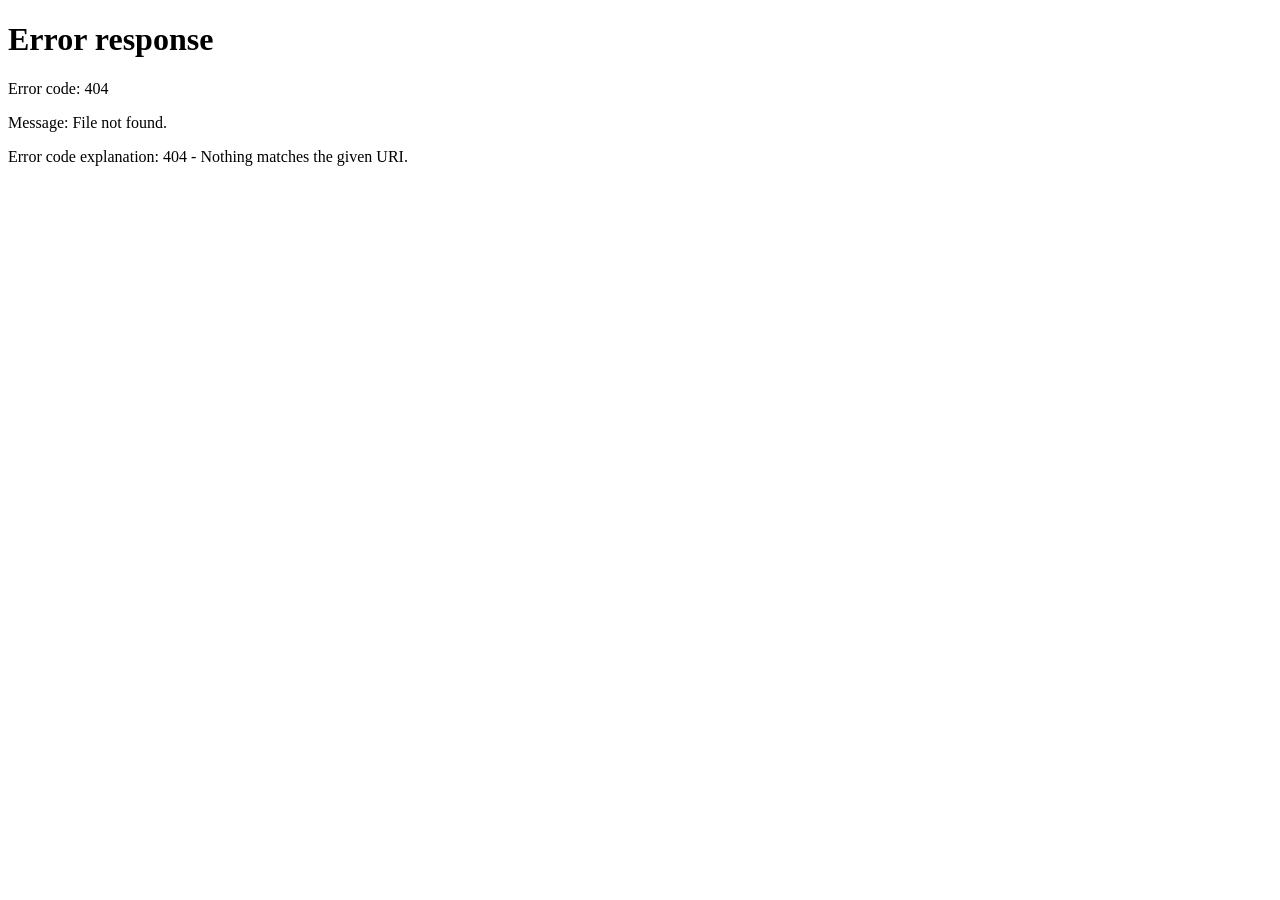
==== commit 6267c3a4: "Add files via upload" ====
--- a/index.html
+++ b/index.html
@@ -13,7 +13,7 @@
     href="https://res.cloudinary.com/dnrgcigsj/image/upload/v1789365942/trio-dark-logo_ayyhkh.svg">
   <title>FMS Workspace — Mobile Production</title>
   <link rel="manifest" href="manifest.json">
-  <link rel="stylesheet" href="style.css?v=1.2.1">
+  <link rel="stylesheet" href="style.css?v=1.2.2">
   <script>
     // Auth guard: bounce to login if not signed in
     if (!localStorage.getItem('nimbus_logged_in')) {
@@ -140,7 +140,7 @@
       <div class="side-panel-label">QC</div>
 
       <nav class="side-panel-list">
-        <a href="end-of-line/index.html" class="side-item" data-label="End of Line" style="text-decoration:none;">
+        <a href="end-of-line.html" class="side-item" data-label="End of Line" style="text-decoration:none;">
           <span class="side-item-icon">
             <svg width="18" height="18" viewBox="0 0 24 24" fill="none" stroke="currentColor" stroke-width="2.2"
               stroke-linecap="round">
@@ -154,7 +154,7 @@
           <span class="side-item-arrow">&rarr;</span>
         </a>
 
-        <a href="edge-paint/index.html" class="side-item" data-label="Edge Paint" style="text-decoration:none;">
+        <a href="edge-paint.html" class="side-item" data-label="Edge Paint" style="text-decoration:none;">
           <span class="side-item-icon">
             <svg width="18" height="18" viewBox="0 0 24 24" fill="none" stroke="currentColor" stroke-width="2.2"
               stroke-linecap="round">
@@ -168,7 +168,7 @@
           <span class="side-item-arrow">&rarr;</span>
         </a>
 
-        <a href="pre-aql/index.html" class="side-item" data-label="Pre AQL" style="text-decoration:none;">
+        <a href="pre-aql.html" class="side-item" data-label="Pre AQL" style="text-decoration:none;">
           <span class="side-item-icon">
             <svg width="18" height="18" viewBox="0 0 24 24" fill="none" stroke="currentColor" stroke-width="2.2"
               stroke-linecap="round">
@@ -183,7 +183,7 @@
           <span class="side-item-arrow">&rarr;</span>
         </a>
 
-        <a href="post-aql/index.html" class="side-item" data-label="Post AQL" style="text-decoration:none;">
+        <a href="post-aql.html" class="side-item" data-label="Post AQL" style="text-decoration:none;">
           <span class="side-item-icon">
             <svg width="18" height="18" viewBox="0 0 24 24" fill="none" stroke="currentColor" stroke-width="2.2"
               stroke-linecap="round">
@@ -398,7 +398,7 @@
         <div class="clay-grid" id="stagesGrid">
 
           <!-- Card 1: End of Line -->
-          <a href="end-of-line/index.html" class="stage-card stage-card--primary" data-label="End of Line"
+          <a href="end-of-line.html" class="stage-card stage-card--primary" data-label="End of Line"
             style="text-decoration:none;">
             <div class="stage-card-header">
               <span class="stage-icon">
@@ -432,7 +432,7 @@
           </a>
 
           <!-- Card 2: Edge Paint -->
-          <a href="edge-paint/index.html" class="stage-card" data-label="Edge Paint" style="text-decoration:none;">
+          <a href="edge-paint.html" class="stage-card" data-label="Edge Paint" style="text-decoration:none;">
             <div class="stage-card-header">
               <span class="stage-icon">
                 <svg width="20" height="20" viewBox="0 0 24 24" fill="none" stroke="currentColor" stroke-width="2.2"
@@ -461,7 +461,7 @@
           </a>
 
           <!-- Card 3: Pre AQL -->
-          <a href="pre-aql/index.html" class="stage-card" data-label="Pre AQL" style="text-decoration:none;">
+          <a href="pre-aql.html" class="stage-card" data-label="Pre AQL" style="text-decoration:none;">
             <div class="stage-card-header">
               <span class="stage-icon">
                 <svg width="20" height="20" viewBox="0 0 24 24" fill="none" stroke="currentColor" stroke-width="2.2"
@@ -491,7 +491,7 @@
           </a>
 
           <!-- Card 4: Post AQL -->
-          <a href="post-aql/index.html" class="stage-card" data-label="Post AQL" style="text-decoration:none;">
+          <a href="post-aql.html" class="stage-card" data-label="Post AQL" style="text-decoration:none;">
             <div class="stage-card-header">
               <span class="stage-icon">
                 <svg width="20" height="20" viewBox="0 0 24 24" fill="none" stroke="currentColor" stroke-width="2.2"
@@ -730,7 +730,7 @@
       </button>
 
       <!-- Center Elevated Circular Green Button -->
-      <a href="end-of-line/index.html" class="nav-center-action" id="navCenterAuditBtn" aria-label="Audit End of Line">
+      <a href="end-of-line.html" class="nav-center-action" id="navCenterAuditBtn" aria-label="Audit End of Line">
         <div class="action-circle">
           <svg width="22" height="22" viewBox="0 0 24 24" fill="none" stroke="#fff" stroke-width="2.5"
             stroke-linecap="round" stroke-linejoin="round">
@@ -989,7 +989,7 @@
   <script src="jspdf.umd.min.js?v=1.0.5"></script>
   <script src="jspdf.plugin.autotable.min.js?v=1.0.5"></script>
   <script src="db.js?v=1.0.5"></script>
-  <script src="main.js?v=1.2.1"></script>
+  <script src="main.js?v=1.2.2"></script>
 </body>
 
 </html>
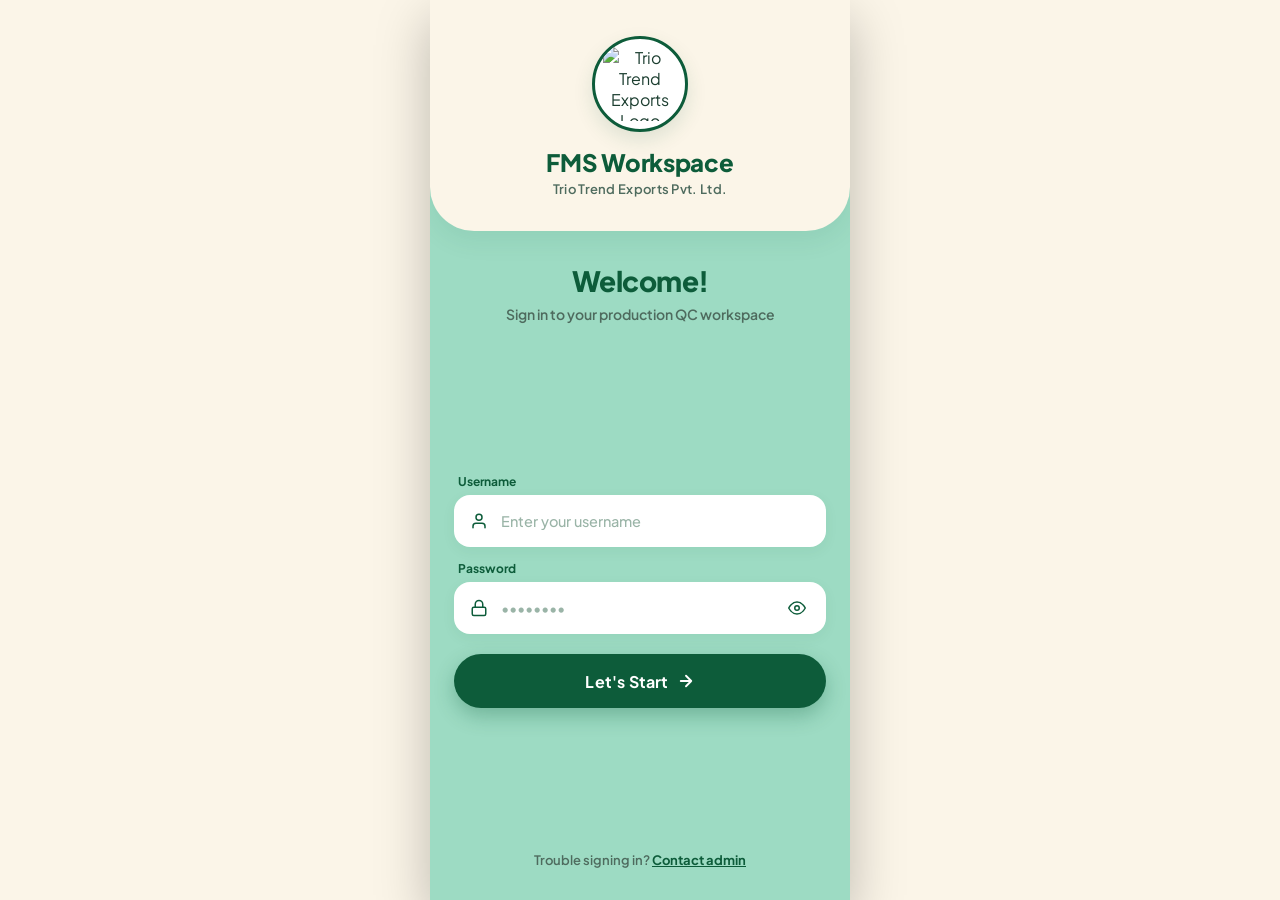
==== commit e32e02fd: "Add files via upload" ====
--- a/index.html
+++ b/index.html
@@ -1,995 +1,1053 @@
-<!DOCTYPE html>
-<html lang="en">
-
-<head>
-  <meta charset="UTF-8">
-  <meta name="viewport"
-    content="width=device-width, initial-scale=1.0, maximum-scale=1.0, user-scalable=no, viewport-fit=cover">
-  <meta name="theme-color" content="#fbf6eb">
-  <meta name="apple-mobile-web-app-capable" content="yes">
-  <meta name="apple-mobile-web-app-status-bar-style" content="default">
-  <meta name="apple-mobile-web-app-title" content="FMS Mobile">
-  <link rel="apple-touch-icon"
-    href="https://res.cloudinary.com/dnrgcigsj/image/upload/v1789365942/trio-dark-logo_ayyhkh.svg">
-  <title>FMS Workspace — Mobile Production</title>
-  <link rel="manifest" href="manifest.json">
-  <link rel="stylesheet" href="style.css?v=1.2.2">
-  <script>
-    // Auth guard: bounce to login if not signed in
-    if (!localStorage.getItem('nimbus_logged_in')) {
-      window.location.href = 'login.html';
-    }
-  </script>
-</head>
-
-<body>
-  <div class="app" style="padding-top: calc(62px + env(safe-area-inset-top));">
-
-    <!-- ═══ IN-APP LIVE UPDATE BANNER ═══ -->
-    <div class="app-update-banner" id="appUpdateBanner" style="display: none;">
-      <div class="aub-inner">
-        <div class="aub-left">
-          <span class="aub-badge">Update Ready</span>
-          <div class="aub-title">New version available (<span id="aubNewVer">v1.0.5</span>)</div>
-        </div>
-        <div class="aub-actions">
-          <button type="button" class="aub-update-btn" id="aubUpdateBtn">Update App</button>
-          <button type="button" class="aub-close-btn" id="aubCloseBtn" aria-label="Dismiss">&times;</button>
-        </div>
-      </div>
-    </div>
-
-    <!-- ═══ IN-APP LIVE UPDATE MODAL (OTA DOWNLOADER) ═══ -->
-    <div class="update-modal-overlay" id="updateModalOverlay" style="display: none;">
-      <div class="update-modal-card">
-
-        <!-- Header with App Icon and Version -->
-        <div class="umc-header">
-          <div class="umc-brand">
-            <div class="umc-icon-wrap">
-              <img src="https://res.cloudinary.com/dnrgcigsj/image/upload/v1789365942/trio-dark-logo_ayyhkh.svg"
-                alt="FMS Logo" class="umc-app-icon">
-            </div>
-            <div class="umc-title-box">
-              <h3 class="umc-title">FMS Workspace Update</h3>
-              <div class="umc-meta">
-                <span class="umc-version-badge" id="umcVersionBadge">v1.0.5</span>
-                <span class="umc-size-badge" id="umcSizeBadge">12.3 MB</span>
-              </div>
-            </div>
-          </div>
-          <button type="button" class="umc-close-btn" id="umcCloseBtn" aria-label="Cancel update">&times;</button>
-        </div>
-
-        <!-- Release Notes Preview -->
-        <div class="umc-notes-card">
-          <div class="umc-notes-title">What's New in this version</div>
-          <ul class="umc-notes-list" id="umcNotesList">
-            <li>Dynamic KPI calculation for Unit filtering</li>
-            <li>Excel (.xlsx) and PDF report downloads</li>
-            <li>Live in-app auto updater & performance engine</li>
-          </ul>
-        </div>
-
-        <!-- Progress Bar & Metrics -->
-        <div class="umc-progress-section">
-          <div class="umc-status-row">
-            <span class="umc-status-text" id="umcStatusText">Ready to download</span>
-            <span class="umc-percent-text" id="umcPercentText">0%</span>
-          </div>
-
-          <div class="umc-progress-track">
-            <div class="umc-progress-fill" id="umcProgressFill" style="width: 0%;">
-              <div class="umc-progress-shimmer"></div>
-            </div>
-          </div>
-
-          <div class="umc-metrics-row">
-            <span class="umc-metric-downloaded" id="umcMetricDownloaded">0.0 MB / 12.3 MB</span>
-            <span class="umc-metric-speed" id="umcMetricSpeed">0.0 KB/s</span>
-          </div>
-        </div>
-
-        <!-- Action / Footer Section -->
-        <div class="umc-footer">
-          <button type="button" class="umc-start-btn" id="umcStartBtn" style="display: none;">
-            <svg width="18" height="18" viewBox="0 0 24 24" fill="none" stroke="currentColor" stroke-width="2.5"
-              stroke-linecap="round" stroke-linejoin="round">
-              <path d="M21 15v4a2 2 0 0 1-2 2H5a2 2 0 0 1-2-2v-4" />
-              <polyline points="7 10 12 15 17 10" />
-              <line x1="12" y1="15" x2="12" y2="3" />
-            </svg>
-            <span>Download & Install Now</span>
-          </button>
-          <div class="umc-sub-note" id="umcSubNote">Please keep the app open during download.</div>
-        </div>
-
-      </div>
-    </div>
-
-    <!-- ═══ SIDE DRAWER ═══ -->
-    <div class="side-overlay" id="sideOverlay"></div>
-    <aside class="side-panel" id="sidePanel">
-      <div class="side-panel-head">
-        <div class="side-panel-brand">
-          <div class="side-panel-logo">
-            <img src="https://res.cloudinary.com/dnrgcigsj/image/upload/v1789365942/trio-dark-logo_ayyhkh.svg"
-              alt="Trio Trend Exports Logo" class="sp-logo-small">
-          </div>
-          <div class="sp-brand-text">
-            <strong>FMS Workspace</strong>
-            <small>Trio Trend Exports</small>
-          </div>
-        </div>
-        <button class="sp-close-btn" id="sideCloseBtn" aria-label="Close menu">
-          <svg width="15" height="15" viewBox="0 0 24 24" fill="none" stroke="currentColor" stroke-width="2.5"
-            stroke-linecap="round">
-            <path d="M18 6L6 18M6 6l12 12" />
-          </svg>
-        </button>
-      </div>
-
-      <div class="drawer-user-card">
-        <div class="drawer-avatar" id="drawerUserInitial">QC</div>
-        <div>
-          <div class="drawer-username" id="drawerUserName">Inspector</div>
-          <div class="drawer-user-role">QC Inspection Portal</div>
-        </div>
-      </div>
-
-      <div class="side-panel-label">QC</div>
-
-      <nav class="side-panel-list">
-        <a href="end-of-line.html" class="side-item" data-label="End of Line" style="text-decoration:none;">
-          <span class="side-item-icon">
-            <svg width="18" height="18" viewBox="0 0 24 24" fill="none" stroke="currentColor" stroke-width="2.2"
-              stroke-linecap="round">
-              <path d="M6 3v18M6 4h9l-2 3 2 3H6" />
-            </svg>
-          </span>
-          <div class="side-item-content">
-            <span class="side-item-text">End of Line</span>
-            <span class="side-item-sub">Live QC Verification</span>
-          </div>
-          <span class="side-item-arrow">&rarr;</span>
-        </a>
-
-        <a href="edge-paint.html" class="side-item" data-label="Edge Paint" style="text-decoration:none;">
-          <span class="side-item-icon">
-            <svg width="18" height="18" viewBox="0 0 24 24" fill="none" stroke="currentColor" stroke-width="2.2"
-              stroke-linecap="round">
-              <path d="M12 2l4 4-8 8-4-4 8-8zM18 14v4a2 2 0 0 1-2 2H6a2 2 0 0 1-2-2v-4" />
-            </svg>
-          </span>
-          <div class="side-item-content">
-            <span class="side-item-text">Edge Paint</span>
-            <span class="side-item-sub">Stage 02 Finishing</span>
-          </div>
-          <span class="side-item-arrow">&rarr;</span>
-        </a>
-
-        <a href="pre-aql.html" class="side-item" data-label="Pre AQL" style="text-decoration:none;">
-          <span class="side-item-icon">
-            <svg width="18" height="18" viewBox="0 0 24 24" fill="none" stroke="currentColor" stroke-width="2.2"
-              stroke-linecap="round">
-              <rect x="5" y="3" width="14" height="18" rx="2" />
-              <path d="M9 7h6M9 11h6M9 15h4" />
-            </svg>
-          </span>
-          <div class="side-item-content">
-            <span class="side-item-text">Pre AQL</span>
-            <span class="side-item-sub">Batch Sampling Check</span>
-          </div>
-          <span class="side-item-arrow">&rarr;</span>
-        </a>
-
-        <a href="post-aql.html" class="side-item" data-label="Post AQL" style="text-decoration:none;">
-          <span class="side-item-icon">
-            <svg width="18" height="18" viewBox="0 0 24 24" fill="none" stroke="currentColor" stroke-width="2.2"
-              stroke-linecap="round">
-              <path d="M12 22s8-4 8-10V5l-8-3-8 3v7c0 6 8 10 8 10z" />
-              <path d="M9 12l2 2 4-4" />
-            </svg>
-          </span>
-          <div class="side-item-content">
-            <span class="side-item-text">Post AQL</span>
-            <span class="side-item-sub">Final Release Verification</span>
-          </div>
-          <span class="side-item-arrow">&rarr;</span>
-        </a>
-      </nav>
-
-      <div class="drawer-footer">
-        <button class="drawer-action-btn" id="drawerSyncBtn">Sync Sheets Data</button>
-        <button class="drawer-action-btn" id="drawerUpdateBtn"
-          style="margin-top:6px; background:rgba(15,81,50,0.08); color:var(--forest-green); border:1px solid rgba(15,81,50,0.25);">
-          <span>App Version <strong id="drawerAppVersion">1.0.5</strong></span>
-          <small style="display:block; font-size:10px; opacity:0.75;">Tap to Check for Updates</small>
-        </button>
-        <button class="drawer-logout-btn" id="drawerLogoutBtn">Sign Out</button>
-      </div>
-    </aside>
-
-    <!-- ═══ NOTIFICATION SHEET ═══ -->
-    <div class="notif-overlay" id="notifOverlay"></div>
-    <div class="notif-sheet" id="notifSheet">
-      <div class="notif-sheet-header">
-        <div class="notif-header-title">
-          <span>Notifications</span>
-        </div>
-        <button class="notif-close-btn" id="notifCloseBtn" aria-label="Close">
-          <svg width="14" height="14" viewBox="0 0 24 24" fill="none" stroke="currentColor" stroke-width="2.5"
-            stroke-linecap="round">
-            <path d="M18 6L6 18M6 6l12 12" />
-          </svg>
-        </button>
-      </div>
-      <div class="notif-list">
-        <div class="notif-item">
-          <div class="notif-item-icon">✓</div>
-          <div class="notif-item-body">
-            <strong>Google Sheets Synced</strong>
-            <p>Production batch inventory and user permissions are live.</p>
-            <small>Active</small>
-          </div>
-        </div>
-      </div>
-    </div>
-
-    <!-- ═══ USER PROFILE CARD / SHEET ═══ -->
-    <div class="profile-overlay" id="profileOverlay"></div>
-    <div class="profile-sheet" id="profileSheet">
-      <div class="profile-sheet-header">
-        <span class="ps-header-title">Inspector Profile</span>
-        <button class="profile-close-btn" id="profileCloseBtn" aria-label="Close profile">
-          <svg width="14" height="14" viewBox="0 0 24 24" fill="none" stroke="currentColor" stroke-width="2.5"
-            stroke-linecap="round">
-            <path d="M18 6L6 18M6 6l12 12" />
-          </svg>
-        </button>
-      </div>
-
-      <div class="ps-user-card">
-        <div class="ps-avatar" id="profileAvatarText">QC</div>
-        <div class="ps-user-details">
-          <h3 class="ps-user-name" id="profileUserName">Inspector</h3>
-          <span class="ps-role-badge">Quality Inspector</span>
-          <span class="ps-company-tag">Trio Trend Exports Pvt. Ltd.</span>
-        </div>
-      </div>
-
-      <div class="ps-info-grid">
-        <div class="ps-info-item">
-          <span class="ps-info-label">Active Units</span>
-          <span class="ps-info-val">P-32, S-18, S-37+</span>
-        </div>
-        <div class="ps-info-item">
-          <span class="ps-info-label">System Status</span>
-          <span class="ps-info-val ps-status-online">
-            <span class="ps-status-dot"></span> Online
-          </span>
-        </div>
-        <div class="ps-info-item">
-          <span class="ps-info-label">Current App</span>
-          <span class="ps-info-val" id="profileAppVer">v1.0.5</span>
-        </div>
-        <div class="ps-info-item">
-          <span class="ps-info-label">Access Level</span>
-          <span class="ps-info-val">Full QC Line Entry</span>
-        </div>
-      </div>
-
-      <div class="ps-actions">
-        <button type="button" class="ps-action-btn" id="profileSyncBtn">
-          <svg width="14" height="14" viewBox="0 0 24 24" fill="none" stroke="currentColor" stroke-width="2.2"
-            stroke-linecap="round">
-            <path d="M21.5 2v6h-6M21.34 15.57a10 10 0 1 1-.57-8.38l5.67-1.19" />
-          </svg>
-          <span>Sync Sheets Data</span>
-        </button>
-
-        <button type="button" class="ps-logout-btn" id="profileLogoutBtn">
-          <svg width="14" height="14" viewBox="0 0 24 24" fill="none" stroke="currentColor" stroke-width="2.2"
-            stroke-linecap="round">
-            <path d="M9 21H5a2 2 0 0 1-2-2V5a2 2 0 0 1 2-2h4" />
-            <polyline points="16 17 21 12 16 7" />
-            <line x1="21" y1="12" x2="9" y2="12" />
-          </svg>
-          <span>Sign Out</span>
-        </button>
-      </div>
-    </div>
-
-    <!-- ═══ TOPBAR / HEADER ═══ -->
-    <header class="topbar" style="position: fixed; top: 0; left: 50%; transform: translateX(-50%); width: 100%; max-width: 420px; z-index: 85; box-sizing: border-box; background-color: #fbf6eb;">
-      <button class="icon-btn" id="menuBtn" title="Menu" aria-label="Menu">
-        <svg width="18" height="18" viewBox="0 0 24 24" fill="none" stroke="currentColor" stroke-width="2.2"
-          stroke-linecap="round">
-          <path d="M4 7h16M4 12h16M4 17h16" />
-        </svg>
-      </button>
-
-      <div class="brand-center">
-        <img src="https://res.cloudinary.com/dnrgcigsj/image/upload/v1789365942/trio-dark-logo_ayyhkh.svg"
-          alt="Trio Trend Exports" class="topbar-brand-logo">
-        <span class="topbar-brand-divider"></span>
-        <div class="topbar-brand-text">
-          <span class="brand-title">FMS Workspace</span>
-          <span class="brand-sub">Trio Trend Exports</span>
-        </div>
-      </div>
-
-      <div class="topbar-right">
-        <button class="icon-btn notif-btn" id="bellBtn" title="Notifications" aria-label="Notifications">
-          <svg width="18" height="18" viewBox="0 0 24 24" fill="none" stroke="currentColor" stroke-width="2"
-            stroke-linejoin="round">
-            <path d="M18 8A6 6 0 0 0 6 8c0 7-3 9-3 9h18s-3-2-3-9" />
-            <path d="M13.73 21a2 2 0 0 1-3.46 0" />
-          </svg>
-          <span class="notif-dot"></span>
-        </button>
-
-        <button class="avatar-badge" id="avatarBtn" title="Profile" aria-label="User Profile">
-          <span id="userAvatarText">QC</span>
-        </button>
-      </div>
-    </header>
-
-    <!-- ═══ HERO OVERVIEW CARD ═══ -->
-    <section class="hero-card">
-      <div class="hero-content-wrap">
-        <div class="hero-left-col">
-          <h1 class="hero-greeting" id="heroGreeting">Welcome, Inspector!</h1>
-          <p class="hero-tagline">FMS Workspace – Production, QC & Store in One Place</p>
-
-          <!-- Segmented Switcher Big Buttons -->
-          <div class="segmented-control-wrap">
-            <div class="segmented-control">
-              <button class="seg-btn active" id="segStagesBtn" aria-label="QC">
-                <span class="seg-btn-icon">
-                  <svg width="16" height="16" viewBox="0 0 24 24" fill="none" stroke="currentColor" stroke-width="2.6" stroke-linecap="round" stroke-linejoin="round">
-                    <rect x="3" y="3" width="18" height="18" rx="4" />
-                    <path d="M9 12l2 2 4-4" />
-                  </svg>
-                </span>
-                <span>QC</span>
-              </button>
-              <button class="seg-btn" id="segKpiBtn" aria-label="Store & W/H">
-                <span class="seg-btn-icon">
-                  <svg width="16" height="16" viewBox="0 0 24 24" fill="none" stroke="currentColor" stroke-width="2.3" stroke-linecap="round" stroke-linejoin="round">
-                    <path d="M21 16V8a2 2 0 0 0-1-1.73l-7-4a2 2 0 0 0-2 0l-7 4A2 2 0 0 0 3 8v8a2 2 0 0 0 1 1.73l7 4a2 2 0 0 0 2 0l7-4A2 2 0 0 0 21 16z" />
-                    <polyline points="3.27 6.96 12 12.01 20.73 6.96" />
-                    <line x1="12" y1="22.08" x2="12" y2="12" />
-                  </svg>
-                </span>
-                <span>Store & W/H</span>
-              </button>
-            </div>
-          </div>
-        </div>
-
-        <div class="hero-art-col">
-          <img src="https://res.cloudinary.com/dnrgcigsj/image/upload/v1793704335/Brown_Leather_Duffel_and_Wallet_Set_sk8e4u.png" alt="Trio Trend Luxury Leather" class="hero-bag-img">
-        </div>
-      </div>
-      <button id="syncBtn" style="display:none;" aria-hidden="true"></button>
-    </section>
-
-    <!-- ═══ CONTENT AREA ═══ -->
-    <main class="content">
-
-      <!-- ── VIEW 1: HOME VIEW ── -->
-      <div id="viewHome">
-        <div class="section-header">
-          <div class="section-title-wrap">
-            <h2 class="section-label" id="stagesSectionLabel">QC</h2>
-            <span class="section-badge">Live</span>
-          </div>
-          <button class="refresh-pill-btn" id="manualRefreshBtn" title="Refresh">
-            <svg width="12" height="12" viewBox="0 0 24 24" fill="none" stroke="currentColor" stroke-width="2.5"
-              stroke-linecap="round">
-              <path d="M21.5 2v6h-6M21.34 15.57a10 10 0 1 1-.57-8.38l5.67-1.19" />
-            </svg>
-            <span>Sync</span>
-          </button>
-        </div>
-
-        <!-- STAGES GRID (Matches Screen 3) -->
-        <div class="clay-grid" id="stagesGrid">
-
-          <!-- Card 1: End of Line -->
-          <a href="end-of-line.html" class="stage-card stage-card--primary" data-label="End of Line"
-            style="text-decoration:none;">
-            <div class="stage-card-header">
-              <span class="stage-icon">
-                <svg width="20" height="20" viewBox="0 0 24 24" fill="none" stroke="currentColor" stroke-width="2.2"
-                  stroke-linecap="round">
-                  <path d="M6 3v18M6 4h9l-2 3 2 3H6" />
-                </svg>
-              </span>
-              <div class="stage-count" id="eolStageCount">
-                <span class="stage-count-num" id="eolStageCountNum">—</span>
-              </div>
-            </div>
-
-            <div class="stage-card-info">
-              <h3>END OF LINE</h3>
-              <p class="stage-sub">Inspection & Warehouse</p>
-            </div>
-
-            <div class="stage-footer">
-              <span class="stage-bar stage-bar-today" id="eolTodayBar">
-                Today <span id="eolTodayCountNum">0</span>
-              </span>
-              <span class="stage-arrow" aria-hidden="true">
-                <svg width="13" height="13" viewBox="0 0 24 24" fill="none" stroke="currentColor" stroke-width="2.6"
-                  stroke-linecap="round" stroke-linejoin="round">
-                  <line x1="12" y1="5" x2="12" y2="19"></line>
-                  <line x1="5" y1="12" x2="19" y2="12"></line>
-                </svg>
-              </span>
-            </div>
-          </a>
-
-          <!-- Card 2: Edge Paint -->
-          <a href="edge-paint.html" class="stage-card" data-label="Edge Paint" style="text-decoration:none;">
-            <div class="stage-card-header">
-              <span class="stage-icon">
-                <svg width="20" height="20" viewBox="0 0 24 24" fill="none" stroke="currentColor" stroke-width="2.2"
-                  stroke-linecap="round">
-                  <path d="M12 2l4 4-8 8-4-4 8-8zM18 14v4a2 2 0 0 1-2 2H6a2 2 0 0 1-2-2v-4" />
-                </svg>
-              </span>
-              <span class="stage-num-badge">02</span>
-            </div>
-
-            <div class="stage-card-info">
-              <h3>EDGE PAINT</h3>
-              <p class="stage-sub">Edge Finishing</p>
-            </div>
-
-            <div class="stage-footer">
-              <span class="stage-status-text">Standby</span>
-              <span class="stage-arrow" aria-hidden="true">
-                <svg width="13" height="13" viewBox="0 0 24 24" fill="none" stroke="currentColor" stroke-width="2.6"
-                  stroke-linecap="round" stroke-linejoin="round">
-                  <line x1="12" y1="5" x2="12" y2="19"></line>
-                  <line x1="5" y1="12" x2="19" y2="12"></line>
-                </svg>
-              </span>
-            </div>
-          </a>
-
-          <!-- Card 3: Pre AQL -->
-          <a href="pre-aql.html" class="stage-card" data-label="Pre AQL" style="text-decoration:none;">
-            <div class="stage-card-header">
-              <span class="stage-icon">
-                <svg width="20" height="20" viewBox="0 0 24 24" fill="none" stroke="currentColor" stroke-width="2.2"
-                  stroke-linecap="round">
-                  <rect x="5" y="3" width="14" height="18" rx="2" />
-                  <path d="M9 7h6M9 11h6M9 15h4" />
-                </svg>
-              </span>
-              <span class="stage-num-badge">03</span>
-            </div>
-
-            <div class="stage-card-info">
-              <h3>PRE AQL</h3>
-              <p class="stage-sub">Sampling Check</p>
-            </div>
-
-            <div class="stage-footer">
-              <span class="stage-status-text">Verified</span>
-              <span class="stage-arrow" aria-hidden="true">
-                <svg width="13" height="13" viewBox="0 0 24 24" fill="none" stroke="currentColor" stroke-width="2.6"
-                  stroke-linecap="round" stroke-linejoin="round">
-                  <line x1="12" y1="5" x2="12" y2="19"></line>
-                  <line x1="5" y1="12" x2="19" y2="12"></line>
-                </svg>
-              </span>
-            </div>
-          </a>
-
-          <!-- Card 4: Post AQL -->
-          <a href="post-aql.html" class="stage-card" data-label="Post AQL" style="text-decoration:none;">
-            <div class="stage-card-header">
-              <span class="stage-icon">
-                <svg width="20" height="20" viewBox="0 0 24 24" fill="none" stroke="currentColor" stroke-width="2.2"
-                  stroke-linecap="round">
-                  <path d="M12 22s8-4 8-10V5l-8-3-8 3v7c0 6 8 10 8 10z" />
-                  <path d="M9 12l2 2 4-4" />
-                </svg>
-              </span>
-              <span class="stage-num-badge">04</span>
-            </div>
-
-            <div class="stage-card-info">
-              <h3>POST AQL</h3>
-              <p class="stage-sub">Packaging Release</p>
-            </div>
-
-            <div class="stage-footer">
-              <span class="stage-status-text">Approved</span>
-              <span class="stage-arrow" aria-hidden="true">
-                <svg width="13" height="13" viewBox="0 0 24 24" fill="none" stroke="currentColor" stroke-width="2.6"
-                  stroke-linecap="round" stroke-linejoin="round">
-                  <line x1="12" y1="5" x2="12" y2="19"></line>
-                  <line x1="5" y1="12" x2="19" y2="12"></line>
-                </svg>
-              </span>
-            </div>
-          </a>
-
-        </div>
-
-        <!-- KPI Grid (Store / Warehouse) -->
-        <div class="clay-grid kpi-grid" id="kpiGrid" hidden>
-          <div class="kpi-card">
-            <span class="stage-status-pill pink">Internal Transit</span>
-            <h3>STORE INVENTORY</h3>
-            <div class="kpi-value" id="kpiStoreValue">—</div>
-            <p class="kpi-sub">Total balance in store</p>
-          </div>
-
-          <div class="kpi-card">
-            <span class="stage-status-pill cyan">Final Dispatch</span>
-            <h3>WAREHOUSE STOCK</h3>
-            <div class="kpi-value" id="kpiWarehouseValue">—</div>
-            <p class="kpi-sub">Approved & transferred to WH</p>
-          </div>
-        </div>
-
-        <!-- ── DASHBOARD WIDGET 1: QC OVERVIEW ── -->
-        <div class="dash-card qc-overview-card">
-          <div class="dash-card-header">
-            <span class="dash-card-icon">
-              <svg width="18" height="18" viewBox="0 0 24 24" fill="none" stroke="currentColor" stroke-width="2.4" stroke-linecap="round" stroke-linejoin="round">
-                <line x1="18" y1="20" x2="18" y2="10"></line>
-                <line x1="12" y1="20" x2="12" y2="4"></line>
-                <line x1="6" y1="20" x2="6" y2="14"></line>
-              </svg>
-            </span>
-            <h3>QC Overview</h3>
-          </div>
-
-          <div class="qc-overview-body">
-            <div class="donut-chart-wrap">
-              <svg class="donut-chart" viewBox="0 0 100 100">
-                <!-- Background track -->
-                <circle cx="50" cy="50" r="38" fill="none" stroke="#eef4f0" stroke-width="11" />
-                <!-- Dynamic Segments -->
-                <circle id="donutSegApproved" cx="50" cy="50" r="38" fill="none" stroke="#0d5c3a" stroke-width="11"
-                  stroke-dasharray="0 238.76" stroke-dashoffset="0" stroke-linecap="butt" />
-                <circle id="donutSegVerified" cx="50" cy="50" r="38" fill="none" stroke="#52b788" stroke-width="11"
-                  stroke-dasharray="0 238.76" stroke-dashoffset="0" stroke-linecap="butt" />
-                <circle id="donutSegStandby" cx="50" cy="50" r="38" fill="none" stroke="#b7e4c7" stroke-width="11"
-                  stroke-dasharray="0 238.76" stroke-dashoffset="0" stroke-linecap="butt" />
-                <circle id="donutSegPending" cx="50" cy="50" r="38" fill="none" stroke="#d8e2dc" stroke-width="11"
-                  stroke-dasharray="0 238.76" stroke-dashoffset="0" stroke-linecap="butt" />
-              </svg>
-              <div class="donut-center-info">
-                <span class="donut-pct" id="donutCompletedPct">0%</span>
-                <span class="donut-lbl" id="donutCompletedLbl">Completed</span>
-              </div>
-            </div>
-
-            <div class="qc-overview-legend">
-              <div class="legend-row">
-                <span class="legend-color-box" style="background-color: #0d5c3a;"></span>
-                <span class="legend-title">Approved</span>
-                <span class="legend-val" id="legendValApproved">0%</span>
-              </div>
-              <div class="legend-row">
-                <span class="legend-color-box" style="background-color: #52b788;"></span>
-                <span class="legend-title">Verified</span>
-                <span class="legend-val" id="legendValVerified">0%</span>
-              </div>
-              <div class="legend-row">
-                <span class="legend-color-box" style="background-color: #b7e4c7;"></span>
-                <span class="legend-title">Standby</span>
-                <span class="legend-val" id="legendValStandby">0%</span>
-              </div>
-              <div class="legend-row">
-                <span class="legend-color-box" style="background-color: #d8e2dc;"></span>
-                <span class="legend-title">Pending</span>
-                <span class="legend-val" id="legendValPending">0%</span>
-              </div>
-            </div>
-          </div>
-        </div>
-
-        <!-- ── DASHBOARD WIDGET 2: TODAY'S ACTIVITY ── -->
-        <div class="dash-card today-activity-card">
-          <div class="dash-card-header">
-            <span class="dash-card-icon">
-              <svg width="18" height="18" viewBox="0 0 24 24" fill="none" stroke="currentColor" stroke-width="2.4" stroke-linecap="round" stroke-linejoin="round">
-                <path d="M16 4h2a2 2 0 0 1 2 2v14a2 2 0 0 1-2 2H6a2 2 0 0 1-2-2V6a2 2 0 0 1 2-2h2"></path>
-                <rect x="8" y="2" width="8" height="4" rx="1" ry="1"></rect>
-              </svg>
-            </span>
-            <h3>Today's Activity</h3>
-          </div>
-
-          <div class="activity-list" id="homeActivityList">
-            <div class="activity-item">
-              <div class="activity-icon-badge badge-green">
-                <svg width="14" height="14" viewBox="0 0 24 24" fill="none" stroke="currentColor" stroke-width="3" stroke-linecap="round" stroke-linejoin="round">
-                  <polyline points="20 6 9 17 4 12"></polyline>
-                </svg>
-              </div>
-              <span class="activity-text">Syncing activity records...</span>
-              <span class="activity-time">Just now</span>
-            </div>
-          </div>
-        </div>
-
-        <!-- ── DASHBOARD WIDGET 3: PRODUCTION STATUS ── -->
-        <div class="dash-card production-status-card">
-          <div class="dash-card-header">
-            <span class="dash-card-icon">
-              <svg width="18" height="18" viewBox="0 0 24 24" fill="none" stroke="currentColor" stroke-width="2.4" stroke-linecap="round" stroke-linejoin="round">
-                <polygon points="12 2 2 7 12 12 22 7 12 2"></polygon>
-                <polyline points="2 17 12 22 22 17"></polyline>
-                <polyline points="2 12 12 17 22 12"></polyline>
-              </svg>
-            </span>
-            <h3>Production Status</h3>
-          </div>
-
-          <div class="prod-stacked-bar">
-            <div class="psb-seg seg-approved" id="psbApproved" style="width: 0%;"></div>
-            <div class="psb-seg seg-verified" id="psbVerified" style="width: 0%;"></div>
-            <div class="psb-seg seg-standby" id="psbStandby" style="width: 0%;"></div>
-            <div class="psb-seg seg-pending" id="psbPending" style="width: 0%;"></div>
-          </div>
-
-          <div class="prod-legend-row">
-            <div class="prod-legend-item">
-              <span class="legend-color-box" style="background-color: #0d5c3a;"></span>
-              <span id="prodLegendApproved">Approved (0)</span>
-            </div>
-            <div class="prod-legend-item">
-              <span class="legend-color-box" style="background-color: #52b788;"></span>
-              <span id="prodLegendVerified">Verified (0)</span>
-            </div>
-            <div class="prod-legend-item">
-              <span class="legend-color-box" style="background-color: #b7e4c7;"></span>
-              <span id="prodLegendStandby">Standby (0)</span>
-            </div>
-            <div class="prod-legend-item">
-              <span class="legend-color-box" style="background-color: #d8e2dc;"></span>
-              <span id="prodLegendPending">Pending (0)</span>
-            </div>
-          </div>
-        </div>
-
-        <!-- ── DASHBOARD WIDGET 4: QUICK LINKS ── -->
-        <div class="dash-card quick-links-card">
-          <div class="dash-card-header">
-            <span class="dash-card-icon">
-              <svg width="18" height="18" viewBox="0 0 24 24" fill="none" stroke="currentColor" stroke-width="2.4" stroke-linecap="round" stroke-linejoin="round">
-                <path d="M10 13a5 5 0 0 0 7.54.54l3-3a5 5 0 0 0-7.07-7.07l-1.72 1.71"></path>
-                <path d="M14 11a5 5 0 0 0-7.54-.54l-3 3a5 5 0 0 0 7.07 7.07l1.71-1.71"></path>
-              </svg>
-            </span>
-            <h3>Quick Links</h3>
-          </div>
-
-          <div class="quick-links-grid">
-            <a href="report.html" class="quick-link-btn" title="QC Report">
-              <span class="ql-icon">
-                <svg width="22" height="22" viewBox="0 0 24 24" fill="none" stroke="currentColor" stroke-width="2.2" stroke-linecap="round" stroke-linejoin="round">
-                  <path d="M14 2H6a2 2 0 0 0-2 2v16a2 2 0 0 0 2 2h12a2 2 0 0 0 2-2V8z"></path>
-                  <polyline points="14 2 14 8 20 8"></polyline>
-                  <line x1="16" y1="13" x2="8" y2="13"></line>
-                  <line x1="16" y1="17" x2="8" y2="17"></line>
-                </svg>
-              </span>
-              <span class="ql-label">QC Report</span>
-            </a>
-
-            <a href="javascript:void(0)" class="quick-link-btn" id="qlStoreReportBtn" title="Store Report">
-              <span class="ql-icon">
-                <svg width="22" height="22" viewBox="0 0 24 24" fill="none" stroke="currentColor" stroke-width="2.2" stroke-linecap="round" stroke-linejoin="round">
-                  <path d="M21 16V8a2 2 0 0 0-1-1.73l-7-4a2 2 0 0 0-2 0l-7 4A2 2 0 0 0 3 8v8a2 2 0 0 0 1 1.73l7 4a2 2 0 0 0 2 0l7-4A2 2 0 0 0 21 16z"></path>
-                  <polyline points="3.27 6.96 12 12.01 20.73 6.96"></polyline>
-                  <line x1="12" y1="22.08" x2="12" y2="12"></line>
-                </svg>
-              </span>
-              <span class="ql-label">Store Report</span>
-            </a>
-
-            <a href="report-eol.html" class="quick-link-btn" title="Summary">
-              <span class="ql-icon">
-                <svg width="22" height="22" viewBox="0 0 24 24" fill="none" stroke="currentColor" stroke-width="2.2" stroke-linecap="round" stroke-linejoin="round">
-                  <line x1="18" y1="20" x2="18" y2="10"></line>
-                  <line x1="12" y1="20" x2="12" y2="4"></line>
-                  <line x1="6" y1="20" x2="6" y2="14"></line>
-                </svg>
-              </span>
-              <span class="ql-label">Summary</span>
-            </a>
-          </div>
-        </div>
-
-      </div>
-
-    </main>
-
-    <!-- ═══ BOTTOM NAVIGATION BAR (Exact Match to Screen 2 & 3) ═══ -->
-    <nav class="bottom-nav">
-      <button class="nav-tab active" data-view="home" aria-label="Home">
-        <span class="nav-icon">
-          <svg width="20" height="20" viewBox="0 0 24 24" fill="none" stroke="currentColor" stroke-width="2"
-            stroke-linecap="round" stroke-linejoin="round">
-            <path d="M3 9l9-7 9 7v11a2 2 0 0 1-2 2H5a2 2 0 0 1-2-2z"></path>
-            <polyline points="9 22 9 12 15 12 15 22"></polyline>
-          </svg>
-        </span>
-        <span class="nav-label">Home</span>
-      </button>
-
-      <!-- Center Elevated Circular Green Button -->
-      <a href="end-of-line.html" class="nav-center-action" id="navCenterAuditBtn" aria-label="Audit End of Line">
-        <div class="action-circle">
-          <svg width="22" height="22" viewBox="0 0 24 24" fill="none" stroke="#fff" stroke-width="2.5"
-            stroke-linecap="round" stroke-linejoin="round">
-            <line x1="12" y1="5" x2="12" y2="19"></line>
-            <line x1="5" y1="12" x2="19" y2="12"></line>
-          </svg>
-        </div>
-      </a>
-
-      <a href="report.html" class="nav-tab" data-view="reports" aria-label="Reports" style="text-decoration: none;">
-        <span class="nav-icon">
-          <svg width="20" height="20" viewBox="0 0 24 24" fill="none" stroke="currentColor" stroke-width="2"
-            stroke-linecap="round" stroke-linejoin="round">
-            <path d="M18 20V10M12 20V4M6 20v-6"></path>
-          </svg>
-        </span>
-        <span class="nav-label">Reports</span>
-      </a>
-    </nav>
-
-    <!-- ═══ TOAST ═══ -->
-    <div class="toast" id="toast"></div>
-
-    <!-- ═══ END OF LINE BOTTOM SHEET MODAL (Curved Peach Section from Screen 2) ═══ -->
-    <div class="sheet-overlay" id="eolOverlay"></div>
-    <div class="form-sheet" id="eolSheet">
-
-      <div class="sheet-handle"></div>
-
-      <div class="sheet-header">
-        <div class="sheet-header-icon">
-          <svg width="20" height="20" viewBox="0 0 24 24" fill="none" stroke="currentColor" stroke-width="2.2"
-            stroke-linecap="round">
-            <path d="M6 2L3 6v14a2 2 0 0 0 2 2h14a2 2 0 0 0 2-2V6l-3-4z"></path>
-            <line x1="3" y1="6" x2="21" y2="6"></line>
-            <path d="M16 10a4 4 0 0 1-8 0"></path>
-          </svg>
-        </div>
-        <div class="sheet-header-titles">
-          <h2 class="sheet-title">End of Line</h2>
-          <p class="sheet-sub">Quality Inspection Form</p>
-        </div>
-        <button class="sheet-close-btn" id="eolCloseBtn" aria-label="Close">
-          <svg width="15" height="15" viewBox="0 0 24 24" fill="none" stroke="currentColor" stroke-width="2.5"
-            stroke-linecap="round">
-            <path d="M18 6L6 18M6 6l12 12" />
-          </svg>
-        </button>
-      </div>
-
-      <form class="sheet-form" id="eolForm">
-        <div class="sheet-scroll-area">
-
-          <!-- Section 1: Batch Details -->
-          <div class="form-section-banner">
-            <div class="fs-title-wrap">
-              <span class="fs-dot"></span>
-              <h3>Batch Details</h3>
-            </div>
-            <span class="fs-badge">Auto-Fill</span>
-          </div>
-
-          <div class="batch-complete-warning" id="batchCompleteWarning" role="alert" hidden>
-            <span class="batch-complete-warning__icon">✓</span>
-            <div>
-              <strong>Warehouse transfer complete</strong>
-              <p>All quantity for this Batch ID has already been sent to WH.</p>
-            </div>
-          </div>
-
-          <!-- Batch ID Custom Dropdown -->
-          <div class="form-group">
-            <label class="form-label" for="batchTrigger">
-              <span>Batch ID</span>
-              <span class="req-star">*</span>
-            </label>
-            <div class="input-wrapper custom-dropdown" id="batchDropdown">
-              <div class="form-input dropdown-trigger" id="batchTrigger" tabindex="0">
-                <div class="trigger-left">
-                  <span id="batchTriggerText">Select Batch ID...</span>
-                </div>
-                <span class="trigger-arrow">&darr;</span>
-              </div>
-
-              <div class="dropdown-menu" id="batchMenu">
-                <div class="dropdown-search">
-                  <svg width="14" height="14" viewBox="0 0 24 24" fill="none" stroke="currentColor" stroke-width="2">
-                    <circle cx="11" cy="11" r="8" />
-                    <path d="M21 21l-4.3-4.3" />
-                  </svg>
-                  <input type="text" id="batchSearch" placeholder="Search batch number...">
-                </div>
-
-                <div class="dropdown-unit-filters">
-                  <button type="button" class="unit-filter-btn active" data-unit="ALL">All</button>
-                  <button type="button" class="unit-filter-btn" data-unit="P-32">P-32</button>
-                  <button type="button" class="unit-filter-btn" data-unit="S-18">S-18</button>
-                  <button type="button" class="unit-filter-btn" data-unit="S-37">S-37</button>
-                  <button type="button" class="unit-filter-btn" data-unit="S-29">S-29</button>
-                  <button type="button" class="unit-filter-btn" data-unit="14-B">14-B</button>
-                </div>
-
-                <ul class="dropdown-list" id="batchList">
-                  <li class="dropdown-item disabled">Loading batches...</li>
-                </ul>
-              </div>
-
-              <input type="hidden" id="eol_batch" name="eol_batch">
-            </div>
-          </div>
-
-          <!-- Style & Colour -->
-          <div class="form-row-2">
-            <div class="form-group">
-              <label class="form-label">Style No.</label>
-              <input type="text" class="form-input readonly-input" id="eol_style" placeholder="ST-001" readonly
-                required>
-            </div>
-            <div class="form-group">
-              <label class="form-label">Colour</label>
-              <input type="text" class="form-input readonly-input" id="eol_colour" placeholder="Colour" readonly
-                required>
-            </div>
-          </div>
-
-          <!-- Available Qty & PO -->
-          <div class="form-row-2">
-            <div class="form-group">
-              <label class="form-label">Available Qty</label>
-              <input type="number" class="form-input readonly-input num-mono" id="eol_qty" placeholder="0" readonly
-                required>
-            </div>
-            <div class="form-group">
-              <label class="form-label">PO Number</label>
-              <input type="text" class="form-input readonly-input" id="eol_po" placeholder="PO-0000" readonly required>
-            </div>
-          </div>
-
-          <!-- SKU & Floor -->
-          <div class="form-row-2">
-            <div class="form-group">
-              <label class="form-label">SKU</label>
-              <input type="text" class="form-input readonly-input" id="eol_sku" placeholder="SKU-000" readonly required>
-            </div>
-            <div class="form-group">
-              <label class="form-label">Floor No.</label>
-              <input type="number" class="form-input" id="eol_floor" placeholder="e.g. 2">
-            </div>
-          </div>
-
-          <!-- Unit & Fabricator -->
-          <div class="form-row-2">
-            <div class="form-group">
-              <label class="form-label">Unit</label>
-              <input type="text" class="form-input readonly-input" id="eol_unit" placeholder="Unit" readonly required>
-            </div>
-            <div class="form-group">
-              <label class="form-label">Fabricator</label>
-              <input type="text" class="form-input readonly-input" id="eol_fabricator" placeholder="Fabricator" readonly
-                required>
-            </div>
-          </div>
-
-          <!-- QC Inspector & ETD -->
-          <div class="form-row-2">
-            <div class="form-group">
-              <label class="form-label">End-Line QC</label>
-              <input type="text" class="form-input readonly-input" id="eol_qcname" placeholder="QC Name" readonly
-                required>
-            </div>
-            <div class="form-group">
-              <label class="form-label">ETD</label>
-              <div class="date-field-wrap">
-                <input type="date" class="form-input" id="eol_etd" required>
-                <span class="date-display" id="eol_etd_display">DD/MM/YYYY</span>
-              </div>
-            </div>
-          </div>
-
-          <!-- Checking Date -->
-          <div class="form-group">
-            <label class="form-label">Checking Date</label>
-            <div class="date-field-wrap">
-              <input type="date" class="form-input" id="eol_checkdate" required>
-              <span class="date-display" id="eol_checkdate_display">DD/MM/YYYY</span>
-            </div>
-          </div>
-
-          <!-- ─── CURVED PEACH SECTION (Matches Screen 2) ─── -->
-          <div class="peach-qc-card">
-            <div class="peach-qc-header">
-              <h3>QC Audit & Dispatch</h3>
-              <span class="pass-rate-pill" id="auditPassRateText">100% Pass</span>
-            </div>
-
-            <!-- Stepper Counters (Matches Screen 2 `- 1 +` style with manual typing) -->
-            <div class="form-row-2">
-              <div class="form-group">
-                <label class="form-label" for="eol_checked">Checked Qty</label>
-                <div class="stepper-counter-widget">
-                  <button type="button" class="stepper-btn" id="btnCheckedMinus" aria-label="Decrease">&minus;</button>
-                  <input type="number" class="stepper-val-input num-mono" id="eol_checked" value="0" min="0" step="1"
-                    inputmode="numeric" placeholder="0" autocomplete="off" required>
-                  <span id="checkedDisplayVal" style="display:none;" aria-hidden="true">0</span>
-                  <button type="button" class="stepper-btn" id="btnCheckedPlus" aria-label="Increase">&plus;</button>
-                </div>
-              </div>
-
-              <div class="form-group">
-                <label class="form-label" for="eol_repair">Repair Qty</label>
-                <div class="stepper-counter-widget">
-                  <button type="button" class="stepper-btn" id="btnRepairMinus" aria-label="Decrease">&minus;</button>
-                  <input type="number" class="stepper-val-input num-mono" id="eol_repair" value="0" min="0" step="1"
-                    inputmode="numeric" placeholder="0" autocomplete="off">
-                  <span id="repairDisplayVal" style="display:none;" aria-hidden="true">0</span>
-                  <button type="button" class="stepper-btn" id="btnRepairPlus" aria-label="Increase">&plus;</button>
-                </div>
-              </div>
-            </div>
-
-            <div class="form-group">
-              <label class="form-label">Sent to Warehouse</label>
-              <input type="number" class="form-input readonly-input num-mono" id="eol_wh" placeholder="0" readonly>
-            </div>
-
-            <div class="form-group">
-              <label class="form-label">Repairing Reason</label>
-              <textarea class="form-input form-textarea" id="eol_reason" placeholder="Notes or defect reasons..."
-                rows="2"></textarea>
-            </div>
-
-            <div style="display:none;" id="auditSummaryDetail"></div>
-            <div style="display:none;" id="auditSummaryWh"></div>
-          </div>
-
-        </div>
-
-        <!-- Sticky Bottom Form Actions (Matches Screen 2 "Add to Cart" + Heart) -->
-        <div class="form-actions-sticky">
-          <button type="submit" class="form-btn-submit">Submit Verification</button>
-          <button type="reset" class="form-btn-reset" id="eolResetBtn" title="Reset Form">
-            <svg width="20" height="20" viewBox="0 0 24 24" fill="none" stroke="currentColor" stroke-width="2.5"
-              stroke-linecap="round">
-              <path d="M3 12a9 9 0 1 0 9-9 9.75 9.75 0 0 0-6.74 2.74L3 8" />
-              <path d="M3 3v5h5" />
-            </svg>
-          </button>
-        </div>
-
-      </form>
-    </div>
-
-  </div>
-
-  <script src="xlsx.full.min.js?v=1.0.5"></script>
-  <script src="jspdf.umd.min.js?v=1.0.5"></script>
-  <script src="jspdf.plugin.autotable.min.js?v=1.0.5"></script>
-  <script src="db.js?v=1.0.5"></script>
-  <script src="main.js?v=1.2.2"></script>
-</body>
-
+<!DOCTYPE html>
+<html lang="en">
+
+<head>
+  <meta charset="UTF-8">
+  <meta name="viewport"
+    content="width=device-width, initial-scale=1.0, maximum-scale=1.0, user-scalable=no, viewport-fit=cover">
+  <meta name="theme-color" content="#fbf6eb">
+  <meta name="apple-mobile-web-app-capable" content="yes">
+  <meta name="apple-mobile-web-app-status-bar-style" content="default">
+  <meta name="apple-mobile-web-app-title" content="FMS Mobile">
+  <link rel="apple-touch-icon"
+    href="https://res.cloudinary.com/dnrgcigsj/image/upload/v1789365942/trio-dark-logo_ayyhkh.svg">
+  <title>FMS Workspace — Mobile Production</title>
+  <link rel="manifest" href="manifest.json">
+  <link rel="stylesheet" href="style.css?v=2.6.0">
+  <script>
+    // Auth guard: bounce to login if not signed in
+    if (!localStorage.getItem('nimbus_logged_in')) {
+      window.location.href = 'login.html';
+    }
+  </script>
+</head>
+
+<body>
+  <div class="app" style="padding-top: calc(62px + env(safe-area-inset-top));">
+
+    <!-- ═══ IN-APP LIVE UPDATE BANNER ═══ -->
+    <div class="app-update-banner" id="appUpdateBanner" style="display: none;">
+      <div class="aub-inner">
+        <div class="aub-left">
+          <span class="aub-badge">Update Ready</span>
+          <div class="aub-title">New version available (<span id="aubNewVer">v1.0.5</span>)</div>
+        </div>
+        <div class="aub-actions">
+          <button type="button" class="aub-update-btn" id="aubUpdateBtn">Update App</button>
+          <button type="button" class="aub-close-btn" id="aubCloseBtn" aria-label="Dismiss">&times;</button>
+        </div>
+      </div>
+    </div>
+
+    <!-- ═══ IN-APP LIVE UPDATE MODAL (OTA DOWNLOADER) ═══ -->
+    <div class="update-modal-overlay" id="updateModalOverlay" style="display: none;">
+      <div class="update-modal-card">
+
+        <!-- Header with App Icon and Version -->
+        <div class="umc-header">
+          <div class="umc-brand">
+            <div class="umc-icon-wrap">
+              <img src="https://res.cloudinary.com/dnrgcigsj/image/upload/v1789365942/trio-dark-logo_ayyhkh.svg"
+                alt="FMS Logo" class="umc-app-icon">
+            </div>
+            <div class="umc-title-box">
+              <h3 class="umc-title">FMS Workspace Update</h3>
+              <div class="umc-meta">
+                <span class="umc-version-badge" id="umcVersionBadge">v1.0.5</span>
+                <span class="umc-size-badge" id="umcSizeBadge">12.3 MB</span>
+              </div>
+            </div>
+          </div>
+          <button type="button" class="umc-close-btn" id="umcCloseBtn" aria-label="Cancel update">&times;</button>
+        </div>
+
+        <!-- Release Notes Preview -->
+        <div class="umc-notes-card">
+          <div class="umc-notes-title">What's New in this version</div>
+          <ul class="umc-notes-list" id="umcNotesList">
+            <li>Dynamic KPI calculation for Unit filtering</li>
+            <li>Excel (.xlsx) and PDF report downloads</li>
+            <li>Live in-app auto updater & performance engine</li>
+          </ul>
+        </div>
+
+        <!-- Progress Bar & Metrics -->
+        <div class="umc-progress-section">
+          <div class="umc-status-row">
+            <span class="umc-status-text" id="umcStatusText">Ready to download</span>
+            <span class="umc-percent-text" id="umcPercentText">0%</span>
+          </div>
+
+          <div class="umc-progress-track">
+            <div class="umc-progress-fill" id="umcProgressFill" style="width: 0%;">
+              <div class="umc-progress-shimmer"></div>
+            </div>
+          </div>
+
+          <div class="umc-metrics-row">
+            <span class="umc-metric-downloaded" id="umcMetricDownloaded">0.0 MB / 12.3 MB</span>
+            <span class="umc-metric-speed" id="umcMetricSpeed">0.0 KB/s</span>
+          </div>
+        </div>
+
+        <!-- Action / Footer Section -->
+        <div class="umc-footer">
+          <button type="button" class="umc-start-btn" id="umcStartBtn" style="display: none;">
+            <svg width="18" height="18" viewBox="0 0 24 24" fill="none" stroke="currentColor" stroke-width="2.5"
+              stroke-linecap="round" stroke-linejoin="round">
+              <path d="M21 15v4a2 2 0 0 1-2 2H5a2 2 0 0 1-2-2v-4" />
+              <polyline points="7 10 12 15 17 10" />
+              <line x1="12" y1="15" x2="12" y2="3" />
+            </svg>
+            <span>Download & Install Now</span>
+          </button>
+          <div class="umc-sub-note" id="umcSubNote">Please keep the app open during download.</div>
+        </div>
+
+      </div>
+    </div>
+
+    <!-- ═══ SIDE DRAWER ═══ -->
+    <div class="side-overlay" id="sideOverlay"></div>
+    <aside class="side-panel" id="sidePanel">
+      <div class="side-panel-head">
+        <div class="side-panel-brand">
+          <div class="side-panel-logo">
+            <img src="https://res.cloudinary.com/dnrgcigsj/image/upload/v1789365942/trio-dark-logo_ayyhkh.svg"
+              alt="Trio Trend Exports Logo" class="sp-logo-small">
+          </div>
+          <div class="sp-brand-text">
+            <strong>FMS Workspace</strong>
+            <small>Trio Trend Exports</small>
+          </div>
+        </div>
+        <button class="sp-close-btn" id="sideCloseBtn" aria-label="Close menu">
+          <svg width="15" height="15" viewBox="0 0 24 24" fill="none" stroke="currentColor" stroke-width="2.5"
+            stroke-linecap="round">
+            <path d="M18 6L6 18M6 6l12 12" />
+          </svg>
+        </button>
+      </div>
+
+      <div class="drawer-user-card">
+        <div class="drawer-avatar" id="drawerUserInitial">QC</div>
+        <div>
+          <div class="drawer-username" id="drawerUserName">Inspector</div>
+          <div class="drawer-user-role">QC Inspection Portal</div>
+        </div>
+      </div>
+
+      <div class="side-panel-label">QC</div>
+
+      <nav class="side-panel-list">
+        <a href="end-of-line.html" class="side-item" data-label="End of Line" style="text-decoration:none;">
+          <span class="side-item-icon">
+            <svg width="18" height="18" viewBox="0 0 24 24" fill="none" stroke="currentColor" stroke-width="2.2"
+              stroke-linecap="round">
+              <path d="M6 3v18M6 4h9l-2 3 2 3H6" />
+            </svg>
+          </span>
+          <div class="side-item-content">
+            <span class="side-item-text">End of Line</span>
+            <span class="side-item-sub">Live QC Verification</span>
+          </div>
+          <span class="side-item-arrow">&rarr;</span>
+        </a>
+
+        <a href="edge-paint.html" class="side-item" data-label="Edge Paint" style="text-decoration:none;">
+          <span class="side-item-icon">
+            <svg width="18" height="18" viewBox="0 0 24 24" fill="none" stroke="currentColor" stroke-width="2.2"
+              stroke-linecap="round">
+              <path d="M12 2l4 4-8 8-4-4 8-8zM18 14v4a2 2 0 0 1-2 2H6a2 2 0 0 1-2-2v-4" />
+            </svg>
+          </span>
+          <div class="side-item-content">
+            <span class="side-item-text">Edge Paint</span>
+            <span class="side-item-sub">Stage 02 Finishing</span>
+          </div>
+          <span class="side-item-arrow">&rarr;</span>
+        </a>
+
+        <a href="pre-aql.html" class="side-item" data-label="Pre AQL" style="text-decoration:none;">
+          <span class="side-item-icon">
+            <svg width="18" height="18" viewBox="0 0 24 24" fill="none" stroke="currentColor" stroke-width="2.2"
+              stroke-linecap="round">
+              <rect x="5" y="3" width="14" height="18" rx="2" />
+              <path d="M9 7h6M9 11h6M9 15h4" />
+            </svg>
+          </span>
+          <div class="side-item-content">
+            <span class="side-item-text">Pre AQL</span>
+            <span class="side-item-sub">Batch Sampling Check</span>
+          </div>
+          <span class="side-item-arrow">&rarr;</span>
+        </a>
+
+        <a href="post-aql.html" class="side-item" data-label="Post AQL" style="text-decoration:none;">
+          <span class="side-item-icon">
+            <svg width="18" height="18" viewBox="0 0 24 24" fill="none" stroke="currentColor" stroke-width="2.2"
+              stroke-linecap="round">
+              <path d="M12 22s8-4 8-10V5l-8-3-8 3v7c0 6 8 10 8 10z" />
+              <path d="M9 12l2 2 4-4" />
+            </svg>
+          </span>
+          <div class="side-item-content">
+            <span class="side-item-text">Post AQL</span>
+            <span class="side-item-sub">Final Release Verification</span>
+          </div>
+          <span class="side-item-arrow">&rarr;</span>
+        </a>
+      </nav>
+
+      <div class="drawer-footer">
+        <button class="drawer-action-btn" id="drawerSyncBtn">Sync Sheets Data</button>
+        <button class="drawer-action-btn" id="drawerUpdateBtn"
+          style="margin-top:6px; background:rgba(15,81,50,0.08); color:var(--forest-green); border:1px solid rgba(15,81,50,0.25);">
+          <span>App Version <strong id="drawerAppVersion">1.0.5</strong></span>
+          <small style="display:block; font-size:10px; opacity:0.75;">Tap to Check for Updates</small>
+        </button>
+        <button class="drawer-logout-btn" id="drawerLogoutBtn">Sign Out</button>
+      </div>
+    </aside>
+
+    <!-- ═══ NOTIFICATION SHEET ═══ -->
+    <div class="notif-overlay" id="notifOverlay"></div>
+    <div class="notif-sheet" id="notifSheet">
+      <div class="notif-sheet-header">
+        <div class="notif-header-title">
+          <span>Notifications</span>
+        </div>
+        <button class="notif-close-btn" id="notifCloseBtn" aria-label="Close">
+          <svg width="14" height="14" viewBox="0 0 24 24" fill="none" stroke="currentColor" stroke-width="2.5"
+            stroke-linecap="round">
+            <path d="M18 6L6 18M6 6l12 12" />
+          </svg>
+        </button>
+      </div>
+      <div class="notif-list">
+        <div class="notif-item">
+          <div class="notif-item-icon">✓</div>
+          <div class="notif-item-body">
+            <strong>Google Sheets Synced</strong>
+            <p>Production batch inventory and user permissions are live.</p>
+            <small>Active</small>
+          </div>
+        </div>
+      </div>
+    </div>
+
+    <!-- ═══ USER PROFILE CARD / SHEET ═══ -->
+    <div class="profile-overlay" id="profileOverlay"></div>
+    <div class="profile-sheet" id="profileSheet">
+      <div class="profile-sheet-header">
+        <span class="ps-header-title">Inspector Profile</span>
+        <button class="profile-close-btn" id="profileCloseBtn" aria-label="Close profile">
+          <svg width="14" height="14" viewBox="0 0 24 24" fill="none" stroke="currentColor" stroke-width="2.5"
+            stroke-linecap="round">
+            <path d="M18 6L6 18M6 6l12 12" />
+          </svg>
+        </button>
+      </div>
+
+      <div class="ps-user-card">
+        <div class="ps-avatar" id="profileAvatarText">QC</div>
+        <div class="ps-user-details">
+          <h3 class="ps-user-name" id="profileUserName">Inspector</h3>
+          <span class="ps-role-badge">Quality Inspector</span>
+          <span class="ps-company-tag">Trio Trend Exports Pvt. Ltd.</span>
+        </div>
+      </div>
+
+      <div class="ps-info-grid">
+        <div class="ps-info-item">
+          <span class="ps-info-label">Active Units</span>
+          <span class="ps-info-val">P-32, S-18, S-37+</span>
+        </div>
+        <div class="ps-info-item">
+          <span class="ps-info-label">System Status</span>
+          <span class="ps-info-val ps-status-online">
+            <span class="ps-status-dot"></span> Online
+          </span>
+        </div>
+        <div class="ps-info-item">
+          <span class="ps-info-label">Current App</span>
+          <span class="ps-info-val" id="profileAppVer">v1.0.5</span>
+        </div>
+        <div class="ps-info-item">
+          <span class="ps-info-label">Access Level</span>
+          <span class="ps-info-val">Full QC Line Entry</span>
+        </div>
+      </div>
+
+      <div class="ps-actions">
+        <button type="button" class="ps-action-btn" id="profileSyncBtn">
+          <svg width="14" height="14" viewBox="0 0 24 24" fill="none" stroke="currentColor" stroke-width="2.2"
+            stroke-linecap="round">
+            <path d="M21.5 2v6h-6M21.34 15.57a10 10 0 1 1-.57-8.38l5.67-1.19" />
+          </svg>
+          <span>Sync Sheets Data</span>
+        </button>
+
+        <button type="button" class="ps-logout-btn" id="profileLogoutBtn">
+          <svg width="14" height="14" viewBox="0 0 24 24" fill="none" stroke="currentColor" stroke-width="2.2"
+            stroke-linecap="round">
+            <path d="M9 21H5a2 2 0 0 1-2-2V5a2 2 0 0 1 2-2h4" />
+            <polyline points="16 17 21 12 16 7" />
+            <line x1="21" y1="12" x2="9" y2="12" />
+          </svg>
+          <span>Sign Out</span>
+        </button>
+      </div>
+    </div>
+
+    <!-- ═══ TOPBAR / HEADER ═══ -->
+    <header class="topbar" style="position: fixed; top: 0; left: 50%; transform: translateX(-50%); width: 100%; max-width: 420px; z-index: 85; box-sizing: border-box; background-color: #fbf6eb;">
+      <button class="icon-btn" id="menuBtn" title="Menu" aria-label="Menu">
+        <svg width="18" height="18" viewBox="0 0 24 24" fill="none" stroke="currentColor" stroke-width="2.2"
+          stroke-linecap="round">
+          <path d="M4 7h16M4 12h16M4 17h16" />
+        </svg>
+      </button>
+
+      <div class="brand-center">
+        <img src="https://res.cloudinary.com/dnrgcigsj/image/upload/v1789365942/trio-dark-logo_ayyhkh.svg"
+          alt="Trio Trend Exports" class="topbar-brand-logo">
+        <span class="topbar-brand-divider"></span>
+        <div class="topbar-brand-text">
+          <span class="brand-title">FMS Workspace</span>
+          <span class="brand-sub">Trio Trend Exports</span>
+        </div>
+      </div>
+
+      <div class="topbar-right">
+        <button class="icon-btn notif-btn" id="bellBtn" title="Notifications" aria-label="Notifications">
+          <svg width="18" height="18" viewBox="0 0 24 24" fill="none" stroke="currentColor" stroke-width="2"
+            stroke-linejoin="round">
+            <path d="M18 8A6 6 0 0 0 6 8c0 7-3 9-3 9h18s-3-2-3-9" />
+            <path d="M13.73 21a2 2 0 0 1-3.46 0" />
+          </svg>
+          <span class="notif-dot"></span>
+        </button>
+
+        <button class="avatar-badge" id="avatarBtn" title="Profile" aria-label="User Profile">
+          <span id="userAvatarText">QC</span>
+        </button>
+      </div>
+    </header>
+
+    <!-- ═══ HERO OVERVIEW CARD ═══ -->
+    <section class="hero-card">
+      <div class="hero-content-wrap">
+        <div class="hero-left-col">
+          <h1 class="hero-greeting" id="heroGreeting">Welcome, Inspector!</h1>
+          <p class="hero-tagline">FMS Workspace – Production, QC & Store in One Place</p>
+
+          <!-- Segmented Switcher Big Buttons -->
+          <div class="segmented-control-wrap">
+            <div class="segmented-control">
+              <button class="seg-btn active" id="segStagesBtn" aria-label="QC">
+                <span class="seg-btn-icon">
+                  <svg width="16" height="16" viewBox="0 0 24 24" fill="none" stroke="currentColor" stroke-width="2.6" stroke-linecap="round" stroke-linejoin="round">
+                    <rect x="3" y="3" width="18" height="18" rx="4" />
+                    <path d="M9 12l2 2 4-4" />
+                  </svg>
+                </span>
+                <span>QC</span>
+              </button>
+              <button class="seg-btn" id="segKpiBtn" aria-label="Store & W/H">
+                <span class="seg-btn-icon">
+                  <svg width="16" height="16" viewBox="0 0 24 24" fill="none" stroke="currentColor" stroke-width="2.3" stroke-linecap="round" stroke-linejoin="round">
+                    <path d="M21 16V8a2 2 0 0 0-1-1.73l-7-4a2 2 0 0 0-2 0l-7 4A2 2 0 0 0 3 8v8a2 2 0 0 0 1 1.73l7 4a2 2 0 0 0 2 0l7-4A2 2 0 0 0 21 16z" />
+                    <polyline points="3.27 6.96 12 12.01 20.73 6.96" />
+                    <line x1="12" y1="22.08" x2="12" y2="12" />
+                  </svg>
+                </span>
+                <span>Store & W/H</span>
+              </button>
+            </div>
+          </div>
+        </div>
+
+        <div class="hero-art-col">
+          <img src="https://res.cloudinary.com/dnrgcigsj/image/upload/v1793704335/Brown_Leather_Duffel_and_Wallet_Set_sk8e4u.png" alt="Trio Trend Luxury Leather" class="hero-bag-img">
+        </div>
+      </div>
+      <button id="syncBtn" style="display:none;" aria-hidden="true"></button>
+    </section>
+
+    <!-- ═══ CONTENT AREA ═══ -->
+    <main class="content">
+
+      <!-- ── VIEW 1: HOME VIEW ── -->
+      <div id="viewHome">
+        <div class="section-header">
+          <div class="section-title-wrap">
+            <h2 class="section-label" id="stagesSectionLabel">QC</h2>
+            <span class="section-badge">Live</span>
+          </div>
+          <button class="refresh-pill-btn" id="manualRefreshBtn" title="Refresh">
+            <svg width="12" height="12" viewBox="0 0 24 24" fill="none" stroke="currentColor" stroke-width="2.5"
+              stroke-linecap="round">
+              <path d="M21.5 2v6h-6M21.34 15.57a10 10 0 1 1-.57-8.38l5.67-1.19" />
+            </svg>
+            <span>Sync</span>
+          </button>
+        </div>
+
+        <!-- STAGES GRID (Matches Screen 3) -->
+        <div class="clay-grid" id="stagesGrid">
+
+          <!-- Card 1: End of Line -->
+          <a href="end-of-line.html" class="stage-card stage-card--primary" data-label="End of Line"
+            style="text-decoration:none;">
+            <div class="stage-card-header">
+              <span class="stage-icon">
+                <svg width="20" height="20" viewBox="0 0 24 24" fill="none" stroke="currentColor" stroke-width="2.2"
+                  stroke-linecap="round">
+                  <path d="M6 3v18M6 4h9l-2 3 2 3H6" />
+                </svg>
+              </span>
+              <div class="stage-count" id="eolStageCount">
+                <span class="stage-count-num" id="eolStageCountNum">—</span>
+              </div>
+            </div>
+
+            <div class="stage-card-info">
+              <h3>END OF LINE</h3>
+              <p class="stage-sub">Inspection & Warehouse</p>
+            </div>
+
+            <div class="stage-footer">
+              <span class="stage-bar stage-bar-today" id="eolTodayBar">
+                Today <span id="eolTodayCountNum">0</span>
+              </span>
+              <span class="stage-arrow" aria-hidden="true">
+                <svg width="13" height="13" viewBox="0 0 24 24" fill="none" stroke="currentColor" stroke-width="2.6"
+                  stroke-linecap="round" stroke-linejoin="round">
+                  <line x1="12" y1="5" x2="12" y2="19"></line>
+                  <line x1="5" y1="12" x2="19" y2="12"></line>
+                </svg>
+              </span>
+            </div>
+          </a>
+
+          <!-- Card 2: Edge Paint -->
+          <a href="edge-paint.html" class="stage-card" data-label="Edge Paint" style="text-decoration:none;">
+            <div class="stage-card-header">
+              <span class="stage-icon">
+                <svg width="20" height="20" viewBox="0 0 24 24" fill="none" stroke="currentColor" stroke-width="2.2"
+                  stroke-linecap="round">
+                  <path d="M12 2l4 4-8 8-4-4 8-8zM18 14v4a2 2 0 0 1-2 2H6a2 2 0 0 1-2-2v-4" />
+                </svg>
+              </span>
+              <span class="stage-num-badge">02</span>
+            </div>
+
+            <div class="stage-card-info">
+              <h3>EDGE PAINT</h3>
+              <p class="stage-sub">Edge Finishing</p>
+            </div>
+
+            <div class="stage-footer">
+              <span class="stage-status-text">Standby</span>
+              <span class="stage-arrow" aria-hidden="true">
+                <svg width="13" height="13" viewBox="0 0 24 24" fill="none" stroke="currentColor" stroke-width="2.6"
+                  stroke-linecap="round" stroke-linejoin="round">
+                  <line x1="12" y1="5" x2="12" y2="19"></line>
+                  <line x1="5" y1="12" x2="19" y2="12"></line>
+                </svg>
+              </span>
+            </div>
+          </a>
+
+          <!-- Card 3: Pre AQL -->
+          <a href="pre-aql.html" class="stage-card" data-label="Pre AQL" style="text-decoration:none;">
+            <div class="stage-card-header">
+              <span class="stage-icon">
+                <svg width="20" height="20" viewBox="0 0 24 24" fill="none" stroke="currentColor" stroke-width="2.2"
+                  stroke-linecap="round">
+                  <rect x="5" y="3" width="14" height="18" rx="2" />
+                  <path d="M9 7h6M9 11h6M9 15h4" />
+                </svg>
+              </span>
+              <span class="stage-num-badge">03</span>
+            </div>
+
+            <div class="stage-card-info">
+              <h3>PRE AQL</h3>
+              <p class="stage-sub">Sampling Check</p>
+            </div>
+
+            <div class="stage-footer">
+              <span class="stage-status-text">Verified</span>
+              <span class="stage-arrow" aria-hidden="true">
+                <svg width="13" height="13" viewBox="0 0 24 24" fill="none" stroke="currentColor" stroke-width="2.6"
+                  stroke-linecap="round" stroke-linejoin="round">
+                  <line x1="12" y1="5" x2="12" y2="19"></line>
+                  <line x1="5" y1="12" x2="19" y2="12"></line>
+                </svg>
+              </span>
+            </div>
+          </a>
+
+          <!-- Card 4: Post AQL -->
+          <a href="post-aql.html" class="stage-card" data-label="Post AQL" style="text-decoration:none;">
+            <div class="stage-card-header">
+              <span class="stage-icon">
+                <svg width="20" height="20" viewBox="0 0 24 24" fill="none" stroke="currentColor" stroke-width="2.2"
+                  stroke-linecap="round">
+                  <path d="M12 22s8-4 8-10V5l-8-3-8 3v7c0 6 8 10 8 10z" />
+                  <path d="M9 12l2 2 4-4" />
+                </svg>
+              </span>
+              <span class="stage-num-badge">04</span>
+            </div>
+
+            <div class="stage-card-info">
+              <h3>POST AQL</h3>
+              <p class="stage-sub">Packaging Release</p>
+            </div>
+
+            <div class="stage-footer">
+              <span class="stage-status-text">Approved</span>
+              <span class="stage-arrow" aria-hidden="true">
+                <svg width="13" height="13" viewBox="0 0 24 24" fill="none" stroke="currentColor" stroke-width="2.6"
+                  stroke-linecap="round" stroke-linejoin="round">
+                  <line x1="12" y1="5" x2="12" y2="19"></line>
+                  <line x1="5" y1="12" x2="19" y2="12"></line>
+                </svg>
+              </span>
+            </div>
+          </a>
+
+        </div>
+
+        <!-- KPI Grid (Store / Warehouse) -->
+        <div class="clay-grid kpi-grid" id="kpiGrid" hidden>
+          <div class="kpi-card">
+            <span class="stage-status-pill pink">Internal Transit</span>
+            <h3>STORE INVENTORY</h3>
+            <div class="kpi-value" id="kpiStoreValue">—</div>
+            <p class="kpi-sub">Total balance in store</p>
+          </div>
+
+          <div class="kpi-card">
+            <span class="stage-status-pill cyan">Final Dispatch</span>
+            <h3>WAREHOUSE STOCK</h3>
+            <div class="kpi-value" id="kpiWarehouseValue">—</div>
+            <p class="kpi-sub">Approved & transferred to WH</p>
+          </div>
+        </div>
+
+        <!-- ── DASHBOARD WIDGET 1: QC OVERVIEW ── -->
+        <div class="dash-card qc-overview-card">
+          <div class="dash-card-header">
+            <span class="dash-card-icon">
+              <svg width="18" height="18" viewBox="0 0 24 24" fill="none" stroke="currentColor" stroke-width="2.4" stroke-linecap="round" stroke-linejoin="round">
+                <line x1="18" y1="20" x2="18" y2="10"></line>
+                <line x1="12" y1="20" x2="12" y2="4"></line>
+                <line x1="6" y1="20" x2="6" y2="14"></line>
+              </svg>
+            </span>
+            <h3>QC Overview</h3>
+          </div>
+
+          <div class="qc-overview-body">
+            <div class="donut-chart-wrap">
+              <svg class="donut-chart" viewBox="0 0 100 100">
+                <!-- Background track -->
+                <circle cx="50" cy="50" r="38" fill="none" stroke="#eef4f0" stroke-width="11" />
+                <!-- Dynamic Segments -->
+                <circle id="donutSegApproved" cx="50" cy="50" r="38" fill="none" stroke="#0d5c3a" stroke-width="11"
+                  stroke-dasharray="0 238.76" stroke-dashoffset="0" stroke-linecap="butt" />
+                <circle id="donutSegVerified" cx="50" cy="50" r="38" fill="none" stroke="#52b788" stroke-width="11"
+                  stroke-dasharray="0 238.76" stroke-dashoffset="0" stroke-linecap="butt" />
+                <circle id="donutSegStandby" cx="50" cy="50" r="38" fill="none" stroke="#b7e4c7" stroke-width="11"
+                  stroke-dasharray="0 238.76" stroke-dashoffset="0" stroke-linecap="butt" />
+                <circle id="donutSegPending" cx="50" cy="50" r="38" fill="none" stroke="#d8e2dc" stroke-width="11"
+                  stroke-dasharray="0 238.76" stroke-dashoffset="0" stroke-linecap="butt" />
+              </svg>
+              <div class="donut-center-info">
+                <span class="donut-pct" id="donutCompletedPct">0%</span>
+                <span class="donut-lbl" id="donutCompletedLbl">Completed</span>
+              </div>
+            </div>
+
+            <div class="qc-overview-legend">
+              <div class="legend-row">
+                <span class="legend-color-box" style="background-color: #0d5c3a;"></span>
+                <span class="legend-title">Approved</span>
+                <span class="legend-val" id="legendValApproved">0%</span>
+              </div>
+              <div class="legend-row">
+                <span class="legend-color-box" style="background-color: #52b788;"></span>
+                <span class="legend-title">Verified</span>
+                <span class="legend-val" id="legendValVerified">0%</span>
+              </div>
+              <div class="legend-row">
+                <span class="legend-color-box" style="background-color: #b7e4c7;"></span>
+                <span class="legend-title">Standby</span>
+                <span class="legend-val" id="legendValStandby">0%</span>
+              </div>
+              <div class="legend-row">
+                <span class="legend-color-box" style="background-color: #d8e2dc;"></span>
+                <span class="legend-title">Pending</span>
+                <span class="legend-val" id="legendValPending">0%</span>
+              </div>
+            </div>
+          </div>
+        </div>
+
+        <!-- ── DASHBOARD WIDGET 2: TODAY'S ACTIVITY ── -->
+        <div class="dash-card today-activity-card">
+          <div class="dash-card-header">
+            <span class="dash-card-icon">
+              <svg width="18" height="18" viewBox="0 0 24 24" fill="none" stroke="currentColor" stroke-width="2.4" stroke-linecap="round" stroke-linejoin="round">
+                <path d="M16 4h2a2 2 0 0 1 2 2v14a2 2 0 0 1-2 2H6a2 2 0 0 1-2-2V6a2 2 0 0 1 2-2h2"></path>
+                <rect x="8" y="2" width="8" height="4" rx="1" ry="1"></rect>
+              </svg>
+            </span>
+            <h3>Today's Activity</h3>
+          </div>
+
+          <div class="activity-list" id="homeActivityList">
+            <div class="activity-item">
+              <div class="activity-icon-badge badge-green">
+                <svg width="14" height="14" viewBox="0 0 24 24" fill="none" stroke="currentColor" stroke-width="3" stroke-linecap="round" stroke-linejoin="round">
+                  <polyline points="20 6 9 17 4 12"></polyline>
+                </svg>
+              </div>
+              <span class="activity-text">Syncing activity records...</span>
+              <span class="activity-time">Just now</span>
+            </div>
+          </div>
+        </div>
+
+        <!-- ── DASHBOARD WIDGET 3: PRODUCTION STATUS ── -->
+        <div class="dash-card production-status-card">
+          <div class="dash-card-header">
+            <span class="dash-card-icon">
+              <svg width="18" height="18" viewBox="0 0 24 24" fill="none" stroke="currentColor" stroke-width="2.4" stroke-linecap="round" stroke-linejoin="round">
+                <polygon points="12 2 2 7 12 12 22 7 12 2"></polygon>
+                <polyline points="2 17 12 22 22 17"></polyline>
+                <polyline points="2 12 12 17 22 12"></polyline>
+              </svg>
+            </span>
+            <h3>Production Status</h3>
+          </div>
+
+          <div class="prod-stacked-bar">
+            <div class="psb-seg seg-approved" id="psbApproved" style="width: 0%;"></div>
+            <div class="psb-seg seg-verified" id="psbVerified" style="width: 0%;"></div>
+            <div class="psb-seg seg-standby" id="psbStandby" style="width: 0%;"></div>
+            <div class="psb-seg seg-pending" id="psbPending" style="width: 0%;"></div>
+          </div>
+
+          <div class="prod-legend-row">
+            <div class="prod-legend-item">
+              <span class="legend-color-box" style="background-color: #0d5c3a;"></span>
+              <span id="prodLegendApproved">Approved (0)</span>
+            </div>
+            <div class="prod-legend-item">
+              <span class="legend-color-box" style="background-color: #52b788;"></span>
+              <span id="prodLegendVerified">Verified (0)</span>
+            </div>
+            <div class="prod-legend-item">
+              <span class="legend-color-box" style="background-color: #b7e4c7;"></span>
+              <span id="prodLegendStandby">Standby (0)</span>
+            </div>
+            <div class="prod-legend-item">
+              <span class="legend-color-box" style="background-color: #d8e2dc;"></span>
+              <span id="prodLegendPending">Pending (0)</span>
+            </div>
+          </div>
+        </div>
+
+        <!-- ── DASHBOARD WIDGET 4: QUICK LINKS ── -->
+        <div class="dash-card quick-links-card">
+          <div class="dash-card-header">
+            <span class="dash-card-icon">
+              <svg width="18" height="18" viewBox="0 0 24 24" fill="none" stroke="currentColor" stroke-width="2.4" stroke-linecap="round" stroke-linejoin="round">
+                <path d="M10 13a5 5 0 0 0 7.54.54l3-3a5 5 0 0 0-7.07-7.07l-1.72 1.71"></path>
+                <path d="M14 11a5 5 0 0 0-7.54-.54l-3 3a5 5 0 0 0 7.07 7.07l1.71-1.71"></path>
+              </svg>
+            </span>
+            <h3>Quick Links</h3>
+          </div>
+
+          <div class="quick-links-grid">
+            <a href="report.html" class="quick-link-btn" title="QC Report">
+              <span class="ql-icon">
+                <svg width="22" height="22" viewBox="0 0 24 24" fill="none" stroke="currentColor" stroke-width="2.2" stroke-linecap="round" stroke-linejoin="round">
+                  <path d="M14 2H6a2 2 0 0 0-2 2v16a2 2 0 0 0 2 2h12a2 2 0 0 0 2-2V8z"></path>
+                  <polyline points="14 2 14 8 20 8"></polyline>
+                  <line x1="16" y1="13" x2="8" y2="13"></line>
+                  <line x1="16" y1="17" x2="8" y2="17"></line>
+                </svg>
+              </span>
+              <span class="ql-label">QC Report</span>
+            </a>
+
+            <a href="javascript:void(0)" class="quick-link-btn" id="qlStoreReportBtn" title="Store Report">
+              <span class="ql-icon">
+                <svg width="22" height="22" viewBox="0 0 24 24" fill="none" stroke="currentColor" stroke-width="2.2" stroke-linecap="round" stroke-linejoin="round">
+                  <path d="M21 16V8a2 2 0 0 0-1-1.73l-7-4a2 2 0 0 0-2 0l-7 4A2 2 0 0 0 3 8v8a2 2 0 0 0 1 1.73l7 4a2 2 0 0 0 2 0l7-4A2 2 0 0 0 21 16z"></path>
+                  <polyline points="3.27 6.96 12 12.01 20.73 6.96"></polyline>
+                  <line x1="12" y1="22.08" x2="12" y2="12"></line>
+                </svg>
+              </span>
+              <span class="ql-label">Store Report</span>
+            </a>
+
+            <a href="report-eol.html" class="quick-link-btn" title="Summary">
+              <span class="ql-icon">
+                <svg width="22" height="22" viewBox="0 0 24 24" fill="none" stroke="currentColor" stroke-width="2.2" stroke-linecap="round" stroke-linejoin="round">
+                  <line x1="18" y1="20" x2="18" y2="10"></line>
+                  <line x1="12" y1="20" x2="12" y2="4"></line>
+                  <line x1="6" y1="20" x2="6" y2="14"></line>
+                </svg>
+              </span>
+              <span class="ql-label">Summary</span>
+            </a>
+          </div>
+        </div>
+
+      </div>
+
+    </main>
+
+    <!-- ═══ BOTTOM NAVIGATION BAR (Exact Match to Screen 2 & 3) ═══ -->
+    <nav class="bottom-nav">
+      <button class="nav-tab active" data-view="home" aria-label="Home">
+        <span class="nav-icon">
+          <svg width="20" height="20" viewBox="0 0 24 24" fill="none" stroke="currentColor" stroke-width="2"
+            stroke-linecap="round" stroke-linejoin="round">
+            <path d="M3 9l9-7 9 7v11a2 2 0 0 1-2 2H5a2 2 0 0 1-2-2z"></path>
+            <polyline points="9 22 9 12 15 12 15 22"></polyline>
+          </svg>
+        </span>
+        <span class="nav-label">Home</span>
+      </button>
+
+      <!-- Center Elevated Circular Green Button -->
+      <a href="end-of-line.html" class="nav-center-action" id="navCenterAuditBtn" aria-label="Audit End of Line">
+        <div class="action-circle">
+          <svg width="22" height="22" viewBox="0 0 24 24" fill="none" stroke="#fff" stroke-width="2.5"
+            stroke-linecap="round" stroke-linejoin="round">
+            <line x1="12" y1="5" x2="12" y2="19"></line>
+            <line x1="5" y1="12" x2="19" y2="12"></line>
+          </svg>
+        </div>
+      </a>
+
+      <a href="report.html" class="nav-tab" data-view="reports" aria-label="Reports" style="text-decoration: none;">
+        <span class="nav-icon">
+          <svg width="20" height="20" viewBox="0 0 24 24" fill="none" stroke="currentColor" stroke-width="2"
+            stroke-linecap="round" stroke-linejoin="round">
+            <path d="M18 20V10M12 20V4M6 20v-6"></path>
+          </svg>
+        </span>
+        <span class="nav-label">Reports</span>
+      </a>
+    </nav>
+
+    <!-- ═══ TOAST ═══ -->
+    <div class="toast" id="toast"></div>
+
+    <!-- ═══ END OF LINE BOTTOM SHEET MODAL (Curved Peach Section from Screen 2) ═══ -->
+    <div class="sheet-overlay" id="eolOverlay"></div>
+    <div class="form-sheet" id="eolSheet">
+
+      <div class="sheet-handle"></div>
+
+      <div class="sheet-header">
+        <div class="sheet-header-icon">
+          <svg width="20" height="20" viewBox="0 0 24 24" fill="none" stroke="currentColor" stroke-width="2.2"
+            stroke-linecap="round">
+            <path d="M6 2L3 6v14a2 2 0 0 0 2 2h14a2 2 0 0 0 2-2V6l-3-4z"></path>
+            <line x1="3" y1="6" x2="21" y2="6"></line>
+            <path d="M16 10a4 4 0 0 1-8 0"></path>
+          </svg>
+        </div>
+        <div class="sheet-header-titles">
+          <h2 class="sheet-title">End of Line</h2>
+          <p class="sheet-sub">Quality Inspection Form</p>
+        </div>
+        <button class="sheet-close-btn" id="eolCloseBtn" aria-label="Close">
+          <svg width="15" height="15" viewBox="0 0 24 24" fill="none" stroke="currentColor" stroke-width="2.5"
+            stroke-linecap="round">
+            <path d="M18 6L6 18M6 6l12 12" />
+          </svg>
+        </button>
+      </div>
+
+      <form class="sheet-form" id="eolForm">
+        <div class="sheet-scroll-area">
+
+          <!-- Section 1: Batch Details -->
+          <div class="form-section-banner">
+            <div class="fs-title-wrap">
+              <span class="fs-dot"></span>
+              <h3>Batch Details</h3>
+            </div>
+            <span class="fs-badge">Auto-Fill</span>
+          </div>
+
+          <div class="batch-complete-warning" id="batchCompleteWarning" role="alert" hidden>
+            <span class="batch-complete-warning__icon">✓</span>
+            <div>
+              <strong>Warehouse transfer complete</strong>
+              <p>All quantity for this Batch ID has already been sent to WH.</p>
+            </div>
+          </div>
+
+          <!-- Batch ID Custom Dropdown -->
+          <div class="form-group">
+            <label class="form-label" for="batchTrigger">
+              <span>Batch ID</span>
+              <span class="req-star">*</span>
+            </label>
+            <div class="input-wrapper custom-dropdown" id="batchDropdown">
+              <div class="form-input dropdown-trigger" id="batchTrigger" tabindex="0">
+                <div class="trigger-left">
+                  <span id="batchTriggerText">Select Batch ID...</span>
+                </div>
+                <span class="trigger-arrow">&darr;</span>
+              </div>
+
+              <div class="dropdown-menu" id="batchMenu">
+                <div class="dropdown-search">
+                  <svg width="14" height="14" viewBox="0 0 24 24" fill="none" stroke="currentColor" stroke-width="2">
+                    <circle cx="11" cy="11" r="8" />
+                    <path d="M21 21l-4.3-4.3" />
+                  </svg>
+                  <input type="text" id="batchSearch" placeholder="Search batch number...">
+                </div>
+
+                <div class="dropdown-unit-filters">
+                  <button type="button" class="unit-filter-btn active" data-unit="ALL">All</button>
+                  <button type="button" class="unit-filter-btn" data-unit="P-32">P-32</button>
+                  <button type="button" class="unit-filter-btn" data-unit="S-18">S-18</button>
+                  <button type="button" class="unit-filter-btn" data-unit="S-37">S-37</button>
+                  <button type="button" class="unit-filter-btn" data-unit="S-29">S-29</button>
+                  <button type="button" class="unit-filter-btn" data-unit="14-B">14-B</button>
+                </div>
+
+                <ul class="dropdown-list" id="batchList">
+                  <li class="dropdown-item disabled">Loading batches...</li>
+                </ul>
+              </div>
+
+              <input type="hidden" id="eol_batch" name="eol_batch">
+            </div>
+          </div>
+
+          <!-- Style & Colour -->
+          <div class="form-row-2">
+            <div class="form-group">
+              <label class="form-label">Style No.</label>
+              <input type="text" class="form-input readonly-input" id="eol_style" placeholder="ST-001" readonly
+                required>
+            </div>
+            <div class="form-group">
+              <label class="form-label">Colour</label>
+              <input type="text" class="form-input readonly-input" id="eol_colour" placeholder="Colour" readonly
+                required>
+            </div>
+          </div>
+
+          <!-- Available Qty & PO -->
+          <div class="form-row-2">
+            <div class="form-group">
+              <label class="form-label">Available Qty</label>
+              <input type="number" class="form-input readonly-input num-mono" id="eol_qty" placeholder="0" readonly
+                required>
+            </div>
+            <div class="form-group">
+              <label class="form-label">PO Number</label>
+              <input type="text" class="form-input readonly-input" id="eol_po" placeholder="PO-0000" readonly required>
+            </div>
+          </div>
+
+          <!-- SKU & Floor -->
+          <div class="form-row-2">
+            <div class="form-group">
+              <label class="form-label">SKU</label>
+              <input type="text" class="form-input readonly-input" id="eol_sku" placeholder="SKU-000" readonly required>
+            </div>
+            <div class="form-group">
+              <label class="form-label">Floor No.</label>
+              <input type="number" class="form-input" id="eol_floor" placeholder="e.g. 2">
+            </div>
+          </div>
+
+          <!-- Unit & Fabricator -->
+          <div class="form-row-2">
+            <div class="form-group">
+              <label class="form-label">Unit</label>
+              <input type="text" class="form-input readonly-input" id="eol_unit" placeholder="Unit" readonly required>
+            </div>
+            <div class="form-group">
+              <label class="form-label">Fabricator</label>
+              <input type="text" class="form-input readonly-input" id="eol_fabricator" placeholder="Fabricator" readonly
+                required>
+            </div>
+          </div>
+
+          <!-- QC Inspector & ETD -->
+          <div class="form-row-2">
+            <div class="form-group">
+              <label class="form-label">End-Line QC</label>
+              <input type="text" class="form-input readonly-input" id="eol_qcname" placeholder="QC Name" readonly
+                required>
+            </div>
+            <div class="form-group">
+              <label class="form-label">ETD</label>
+              <div class="date-field-wrap">
+                <input type="date" class="form-input" id="eol_etd" required>
+                <span class="date-display" id="eol_etd_display">DD/MM/YYYY</span>
+              </div>
+            </div>
+          </div>
+
+          <!-- Checking Date -->
+          <div class="form-group">
+            <label class="form-label">Checking Date</label>
+            <div class="date-field-wrap">
+              <input type="date" class="form-input" id="eol_checkdate" required>
+              <span class="date-display" id="eol_checkdate_display">DD/MM/YYYY</span>
+            </div>
+          </div>
+
+          <!-- ─── CURVED PEACH SECTION (Matches Screen 2) ─── -->
+          <div class="peach-qc-card">
+            <div class="peach-qc-header">
+              <h3>QC Audit & Dispatch</h3>
+              <span class="pass-rate-pill" id="auditPassRateText">100% Pass</span>
+            </div>
+
+            <!-- Stepper Counters (Matches Screen 2 `- 1 +` style with manual typing) -->
+            <div class="form-row-2">
+              <div class="form-group">
+                <label class="form-label" for="eol_checked">Checked Qty</label>
+                <div class="stepper-counter-widget">
+                  <button type="button" class="stepper-btn" id="btnCheckedMinus" aria-label="Decrease">&minus;</button>
+                  <input type="number" class="stepper-val-input num-mono" id="eol_checked" value="0" min="0" step="1"
+                    inputmode="numeric" placeholder="0" autocomplete="off" required>
+                  <span id="checkedDisplayVal" style="display:none;" aria-hidden="true">0</span>
+                  <button type="button" class="stepper-btn" id="btnCheckedPlus" aria-label="Increase">&plus;</button>
+                </div>
+              </div>
+
+              <div class="form-group">
+                <label class="form-label" for="eol_repair">Repair Qty</label>
+                <div class="stepper-counter-widget">
+                  <button type="button" class="stepper-btn" id="btnRepairMinus" aria-label="Decrease">&minus;</button>
+                  <input type="number" class="stepper-val-input num-mono" id="eol_repair" value="0" min="0" step="1"
+                    inputmode="numeric" placeholder="0" autocomplete="off">
+                  <span id="repairDisplayVal" style="display:none;" aria-hidden="true">0</span>
+                  <button type="button" class="stepper-btn" id="btnRepairPlus" aria-label="Increase">&plus;</button>
+                </div>
+              </div>
+            </div>
+
+            <div class="form-group">
+              <label class="form-label">Sent to Warehouse</label>
+              <input type="number" class="form-input readonly-input num-mono" id="eol_wh" placeholder="0" readonly>
+            </div>
+
+            <!-- Repair Category (Multi-Select Dropdown) -->
+            <div class="form-group" id="repairCategoryGroup">
+              <label class="form-label" for="categoryTrigger">
+                Repair Category <span class="required-star" id="repairCategoryReq" style="display:none; color: #dc2626; font-weight: 800;">*</span>
+              </label>
+              <div class="input-wrapper custom-dropdown" id="categoryDropdown">
+                <div class="form-input dropdown-trigger" id="categoryTrigger" tabindex="0">
+                  <div class="trigger-left" style="overflow: hidden; text-overflow: ellipsis; white-space: nowrap; max-width: calc(100% - 24px);">
+                    <span id="categoryTriggerText" class="placeholder-text" style="color: var(--text-sub);">Select Repair Category...</span>
+                  </div>
+                  <span class="trigger-arrow">&darr;</span>
+                </div>
+
+                <div class="dropdown-menu multi-select-menu" id="categoryMenu">
+                  <div class="multi-select-header" style="display: flex; justify-content: space-between; align-items: center; padding: 6px 8px; border-bottom: 1px solid rgba(13,92,58,0.08); margin-bottom: 6px;">
+                    <span style="font-size: 11px; font-weight: 700; color: var(--text-muted);">Select Categories</span>
+                    <button type="button" class="btn-clear-selection" id="categoryClearBtn" style="background: none; border: none; font-size: 11px; color: var(--forest-green); font-weight: 700; cursor: pointer; padding: 0;">Clear</button>
+                  </div>
+                  <ul class="dropdown-list" id="categoryList">
+                    <li class="dropdown-item multi-item" data-value="Stitching">
+                      <span class="item-name">Stitching</span>
+                      <span class="item-checkbox"></span>
+                    </li>
+                    <li class="dropdown-item multi-item" data-value="Edge-Paint">
+                      <span class="item-name">Edge-Paint</span>
+                      <span class="item-checkbox"></span>
+                    </li>
+                    <li class="dropdown-item multi-item" data-value="Workmanship">
+                      <span class="item-name">Workmanship</span>
+                      <span class="item-checkbox"></span>
+                    </li>
+                    <li class="dropdown-item multi-item" data-value="Finishing">
+                      <span class="item-name">Finishing</span>
+                      <span class="item-checkbox"></span>
+                    </li>
+                    <li class="dropdown-item multi-item" data-value="Hardware">
+                      <span class="item-name">Hardware</span>
+                      <span class="item-checkbox"></span>
+                    </li>
+                    <li class="dropdown-item multi-item" data-value="Assembly">
+                      <span class="item-name">Assembly</span>
+                      <span class="item-checkbox"></span>
+                    </li>
+                    <li class="dropdown-item multi-item" data-value="Material">
+                      <span class="item-name">Material</span>
+                      <span class="item-checkbox"></span>
+                    </li>
+                  </ul>
+                  <div style="padding-top: 6px; border-top: 1px solid rgba(13,92,58,0.08); margin-top: 6px; text-align: right;">
+                    <button type="button" id="categoryDoneBtn" class="primary-pill-btn" style="padding: 4px 14px; font-size: 11px; height: auto; border-radius: 999px;">Done</button>
+                  </div>
+                </div>
+
+                <input type="hidden" id="eol_repair_category" name="eol_repair_category">
+              </div>
+            </div>
+
+            <div class="form-group">
+              <label class="form-label">Repairing Reason</label>
+              <textarea class="form-input form-textarea" id="eol_reason" placeholder="Notes or defect reasons..."
+                rows="2"></textarea>
+            </div>
+
+            <div style="display:none;" id="auditSummaryDetail"></div>
+            <div style="display:none;" id="auditSummaryWh"></div>
+          </div>
+
+        </div>
+
+        <!-- Sticky Bottom Form Actions (Matches Screen 2 "Add to Cart" + Heart) -->
+        <div class="form-actions-sticky">
+          <button type="submit" class="form-btn-submit">Submit Verification</button>
+          <button type="reset" class="form-btn-reset" id="eolResetBtn" title="Reset Form">
+            <svg width="20" height="20" viewBox="0 0 24 24" fill="none" stroke="currentColor" stroke-width="2.5"
+              stroke-linecap="round">
+              <path d="M3 12a9 9 0 1 0 9-9 9.75 9.75 0 0 0-6.74 2.74L3 8" />
+              <path d="M3 3v5h5" />
+            </svg>
+          </button>
+        </div>
+
+      </form>
+    </div>
+
+  </div>
+
+  <script src="xlsx.full.min.js?v=1.0.5"></script>
+  <script src="jspdf.umd.min.js?v=1.0.5"></script>
+  <script src="jspdf.plugin.autotable.min.js?v=1.0.5"></script>
+  <script src="endline_qc_data.js?v=2.5.1"></script>
+  <script src="db.js?v=2.6.0"></script>
+  <script src="main.js?v=2.6.0"></script>
+</body>
+
 </html>
--- a/style.css
+++ b/style.css
@@ -0,0 +1,3674 @@
+@import url('https://fonts.googleapis.com/css2?family=Plus+Jakarta+Sans:wght@500;600;700;800&family=JetBrains+Mono:wght@600;700;800&display=swap');
+
+/* ═════════════════════════════════════════════════
+   TEMPLATE THEME: WARM CREAM, MINT, PEACH & FOREST GREEN
+   (Inspired by User's Reference Template)
+═════════════════════════════════════════════════ */
+:root {
+  --bg-app: #faf5ea;
+  --bg-top-bar: #fbf6eb;
+  --bg-cream: #faf5ea;
+  --bg-cream-card: #f5efe3;
+  --surface-white: #ffffff;
+  --surface-cream: #fdf8ee;
+  
+  --forest-green: #0d5c3a;
+  --forest-green-hover: #08492d;
+  --forest-green-light: #e8f5ef;
+  --forest-green-badge: rgba(13, 92, 58, 0.12);
+  
+  --mint-green: #a3e2c9;
+  --mint-light: #e8faf2;
+  --mint-border: #87d4b7;
+  
+  --peach-accent: #f8c39b;
+  --peach-light: #fef1e5;
+  --peach-dark: #e8a372;
+  
+  --text-dark: #153829;
+  --text-muted: #4e6b5e;
+  --text-sub: #7b978a;
+  --text-white: #ffffff;
+  --error: #d9383a;
+  
+  --radius-pill: 9999px;
+  --radius-xl: 32px;
+  --radius-lg: 22px;
+  --radius-md: 16px;
+  --radius-sm: 10px;
+  
+  --shadow-soft: 0 4px 18px rgba(21, 56, 41, 0.05);
+  --shadow-card: 0 6px 20px rgba(21, 56, 41, 0.06);
+  --shadow-float: 0 10px 30px rgba(13, 92, 58, 0.18);
+}
+
+/* ═══════════════ RESET & BASE ═══════════════ */
+* {
+  box-sizing: border-box;
+  margin: 0;
+  padding: 0;
+  -webkit-tap-highlight-color: transparent;
+}
+
+html {
+  background-color: var(--bg-app); /* Default creamy color */
+  overflow-x: hidden;
+}
+
+body {
+  font-family: 'Plus Jakarta Sans', -apple-system, BlinkMacSystemFont, sans-serif;
+  background-color: var(--bg-app); /* Default creamy color */
+  color: var(--text-dark);
+  min-height: 100vh;
+  display: flex;
+  justify-content: center;
+  overflow-x: hidden;
+}
+
+@media (max-width: 480px) {
+  html, body {
+    background-color: var(--bg-app);
+  }
+}
+
+/* App Viewport Container */
+.app {
+  width: 100%;
+  max-width: 420px;
+  min-height: 100vh;
+  background-color: var(--bg-app);
+  position: relative;
+  display: flex;
+  flex-direction: column;
+  box-sizing: border-box;
+  padding-top: calc(62px + env(safe-area-inset-top)); /* Space for fixed frozen topbar */
+  padding-bottom: calc(90px + env(safe-area-inset-bottom));
+  box-shadow: 0 20px 50px rgba(0, 0, 0, 0.35);
+}
+
+.num-mono {
+  font-family: 'JetBrains Mono', monospace !important;
+}
+
+/* ═══════════════ TOPBAR / HEADER (PERMANENTLY FROZEN AT TOP) ═══════════════ */
+.topbar {
+  position: fixed !important;
+  top: 0 !important;
+  left: 50% !important;
+  transform: translateX(-50%) !important;
+  width: 100% !important;
+  max-width: 420px !important;
+  box-sizing: border-box !important;
+  z-index: 85 !important;
+  display: flex !important;
+  align-items: center !important;
+  justify-content: space-between !important;
+  padding: calc(12px + env(safe-area-inset-top)) 18px 12px !important;
+  height: calc(62px + env(safe-area-inset-top)) !important;
+  background-color: #fbf6eb !important;
+  border-bottom: 1.5px solid rgba(13, 92, 58, 0.1) !important;
+  box-shadow: 0 4px 18px rgba(13, 92, 58, 0.08) !important;
+}
+
+.topbar.scrolled {
+  box-shadow: 0 6px 22px rgba(13, 92, 58, 0.12) !important;
+  border-bottom: 1.5px solid rgba(13, 92, 58, 0.16) !important;
+}
+
+.icon-btn {
+  width: 38px;
+  height: 38px;
+  border-radius: 50%;
+  background-color: var(--surface-white);
+  border: 1px solid rgba(13, 92, 58, 0.1);
+  color: var(--forest-green);
+  display: flex;
+  align-items: center;
+  justify-content: center;
+  cursor: pointer;
+  box-shadow: var(--shadow-soft);
+  transition: all 0.2s cubic-bezier(0.34, 1.56, 0.64, 1);
+  flex-shrink: 0;
+}
+
+.icon-btn:hover {
+  background-color: var(--forest-green-light);
+  transform: translateY(-1px);
+}
+
+.icon-btn:active {
+  transform: scale(0.92);
+}
+
+.brand-center {
+  display: flex;
+  align-items: center;
+  justify-content: center;
+  gap: 8px;
+}
+
+.topbar-brand-divider {
+  width: 1px;
+  height: 24px;
+  background-color: rgba(13, 92, 58, 0.22);
+  display: inline-block;
+  flex-shrink: 0;
+}
+
+.topbar-brand-logo {
+  height: 32px;
+  width: auto;
+  max-width: 62px;
+  object-fit: contain;
+  flex-shrink: 0;
+  display: block;
+}
+
+.topbar-brand-text {
+  display: flex;
+  flex-direction: column;
+  text-align: left;
+}
+
+.topbar-brand-row {
+  display: flex;
+  align-items: center;
+  justify-content: center;
+  gap: 8px;
+}
+
+.topbar-logo-mini {
+  height: 28px;
+  width: auto;
+  max-width: 56px;
+  object-fit: contain;
+}
+
+.brand-title {
+  font-size: 15.5px;
+  font-weight: 800;
+  color: var(--forest-green);
+  letter-spacing: -0.2px;
+  line-height: 1.2;
+}
+
+.brand-sub {
+  font-size: 10.5px;
+  font-weight: 600;
+  color: var(--text-muted);
+  letter-spacing: 0.2px;
+  margin-top: 1px;
+}
+
+.topbar-right {
+  display: flex;
+  align-items: center;
+  gap: 8px;
+}
+
+.avatar-badge {
+  width: 36px;
+  height: 36px;
+  border-radius: 50%;
+  background-color: var(--forest-green);
+  border: 2px solid var(--surface-white);
+  color: #fff;
+  font-size: 12px;
+  font-weight: 800;
+  display: flex;
+  align-items: center;
+  justify-content: center;
+  cursor: pointer;
+  box-shadow: 0 4px 10px rgba(13, 92, 58, 0.25);
+  transition: transform 0.2s ease;
+}
+
+.avatar-badge:active {
+  transform: scale(0.92);
+}
+
+.notif-btn {
+  position: relative;
+}
+
+.notif-dot {
+  position: absolute;
+  top: 7px;
+  right: 7px;
+  width: 7px;
+  height: 7px;
+  border-radius: 50%;
+  background-color: var(--error);
+  border: 1.5px solid var(--surface-white);
+}
+
+/* ═══════════════ HERO BANNER & GREETING (DEEP GREEN THEME) ═══════════════ */
+.hero-card {
+  margin: 12px 14px 14px;
+  background: radial-gradient(circle at 86% 45%, rgba(35, 140, 80, 0.40) 0%, rgba(13, 92, 58, 0.12) 48%, transparent 72%),
+              linear-gradient(135deg, #063820 0%, #094d2c 55%, #032615 100%);
+  border-radius: 24px;
+  padding: 18px 16px 16px;
+  box-shadow: 0 12px 28px -6px rgba(5, 40, 24, 0.42), 0 4px 12px rgba(0, 0, 0, 0.08);
+  border: 1px solid rgba(255, 255, 255, 0.12);
+  position: relative;
+  overflow: hidden;
+}
+
+.hero-content-wrap {
+  display: flex;
+  align-items: stretch;
+  justify-content: space-between;
+  position: relative;
+  z-index: 2;
+  min-height: 126px;
+}
+
+.hero-left-col {
+  flex: 1;
+  min-width: 0;
+  display: flex;
+  flex-direction: column;
+  justify-content: space-between;
+  position: relative;
+  z-index: 3;
+}
+
+.hero-greeting {
+  font-size: 18px;
+  font-weight: 800;
+  color: #ffffff;
+  letter-spacing: -0.3px;
+  line-height: 1.22;
+  margin-bottom: 3px;
+  max-width: 220px;
+  text-shadow: 0 1px 3px rgba(0, 0, 0, 0.25);
+}
+
+.hero-tagline {
+  font-size: 11px;
+  font-weight: 500;
+  color: rgba(220, 245, 235, 0.9);
+  margin-bottom: 12px;
+  line-height: 1.35;
+  max-width: 200px;
+}
+
+.hero-art-col {
+  position: absolute;
+  right: -8px;
+  top: 50%;
+  transform: translateY(-50%);
+  width: 152px;
+  height: 120px;
+  display: flex;
+  align-items: center;
+  justify-content: center;
+  pointer-events: none;
+  z-index: 2;
+}
+
+.hero-art-col::after {
+  content: '';
+  position: absolute;
+  bottom: 8px;
+  right: 14px;
+  width: 108px;
+  height: 14px;
+  background: radial-gradient(ellipse at center, rgba(0, 0, 0, 0.45) 0%, rgba(0, 0, 0, 0.18) 50%, transparent 75%);
+  border-radius: 50%;
+  z-index: -1;
+  pointer-events: none;
+}
+
+.hero-bag-img {
+  width: 100%;
+  height: 100%;
+  object-fit: contain;
+  display: block;
+}
+
+/* ─── SEGMENTED SWITCHER ─── */
+.segmented-control-wrap {
+  width: auto;
+  display: inline-flex;
+  position: relative;
+  z-index: 4;
+}
+
+.segmented-control {
+  display: inline-flex;
+  background-color: rgba(0, 0, 0, 0.35);
+  border: 1px solid rgba(255, 255, 255, 0.18);
+  border-radius: var(--radius-pill);
+  padding: 3px;
+  gap: 3px;
+  backdrop-filter: blur(6px);
+  -webkit-backdrop-filter: blur(6px);
+}
+
+.seg-btn {
+  height: 35px;
+  padding: 0 13px;
+  border-radius: var(--radius-pill);
+  border: 1px solid transparent;
+  background: transparent;
+  color: rgba(235, 250, 242, 0.88);
+  font-family: inherit;
+  font-size: 12px;
+  font-weight: 700;
+  cursor: pointer;
+  display: inline-flex;
+  align-items: center;
+  justify-content: center;
+  gap: 5px;
+  letter-spacing: -0.1px;
+  transition: all 0.22s cubic-bezier(0.34, 1.56, 0.64, 1);
+  -webkit-tap-highlight-color: transparent;
+  white-space: nowrap;
+}
+
+.seg-btn .seg-btn-icon {
+  display: inline-flex;
+  align-items: center;
+  justify-content: center;
+  transition: transform 0.2s ease;
+}
+
+.seg-btn:hover:not(.active) {
+  color: #ffffff;
+  background-color: rgba(255, 255, 255, 0.1);
+}
+
+.seg-btn.active {
+  background-color: #ffffff;
+  color: #083c25;
+  box-shadow: 0 3px 10px rgba(0, 0, 0, 0.2);
+  font-weight: 800;
+  border-color: #ffffff;
+}
+
+.seg-btn.active .seg-btn-icon {
+  color: #083c25;
+  transform: scale(1.05);
+}
+
+.seg-btn:active {
+  transform: scale(0.96);
+}
+
+/* ═══════════════ DASHBOARD WIDGET CARDS ═══════════════ */
+.dash-card {
+  background-color: var(--surface-white);
+  border-radius: 20px;
+  border: 1.5px solid rgba(13, 92, 58, 0.08);
+  box-shadow: 0 4px 18px rgba(21, 56, 41, 0.05);
+  padding: 16px;
+  margin-bottom: 14px;
+  box-sizing: border-box;
+}
+
+.dash-card-header {
+  display: flex;
+  align-items: center;
+  gap: 8px;
+  margin-bottom: 14px;
+  padding-bottom: 10px;
+  border-bottom: 1px solid rgba(13, 92, 58, 0.06);
+}
+
+.dash-card-header h3 {
+  font-size: 15px;
+  font-weight: 800;
+  color: var(--forest-green);
+  letter-spacing: -0.2px;
+  margin: 0;
+}
+
+.dash-card-icon {
+  display: inline-flex;
+  align-items: center;
+  justify-content: center;
+  color: var(--forest-green);
+}
+
+/* ─── 1. QC Overview (Donut + Legend) ─── */
+.qc-overview-body {
+  display: flex;
+  align-items: center;
+  justify-content: space-between;
+  gap: 16px;
+}
+
+.donut-chart-wrap {
+  position: relative;
+  width: 110px;
+  height: 110px;
+  flex-shrink: 0;
+  display: flex;
+  align-items: center;
+  justify-content: center;
+}
+
+.donut-chart {
+  width: 100%;
+  height: 100%;
+  transform: rotate(-90deg);
+}
+
+.donut-center-info {
+  position: absolute;
+  inset: 0;
+  display: flex;
+  flex-direction: column;
+  align-items: center;
+  justify-content: center;
+  text-align: center;
+  pointer-events: none;
+}
+
+.donut-pct {
+  font-size: 21px;
+  font-weight: 800;
+  color: #153829;
+  line-height: 1;
+  font-family: 'JetBrains Mono', monospace;
+}
+
+.donut-lbl {
+  font-size: 10px;
+  font-weight: 600;
+  color: #7b978a;
+  margin-top: 2px;
+}
+
+.qc-overview-legend {
+  flex: 1;
+  display: flex;
+  flex-direction: column;
+  gap: 8px;
+}
+
+.legend-row {
+  display: flex;
+  align-items: center;
+  justify-content: space-between;
+}
+
+.legend-color-box {
+  width: 11px;
+  height: 11px;
+  border-radius: 3px;
+  flex-shrink: 0;
+}
+
+.legend-title {
+  font-size: 12px;
+  font-weight: 600;
+  color: #4e6b5e;
+  margin-left: 8px;
+  flex: 1;
+}
+
+.legend-val {
+  font-size: 12.5px;
+  font-weight: 800;
+  color: #153829;
+  font-family: 'JetBrains Mono', monospace;
+}
+
+/* ─── 2. Today's Activity ─── */
+.activity-list {
+  display: flex;
+  flex-direction: column;
+  gap: 12px;
+}
+
+.activity-item {
+  display: flex;
+  align-items: center;
+  gap: 10px;
+}
+
+.activity-icon-badge {
+  width: 32px;
+  height: 32px;
+  border-radius: 50%;
+  display: flex;
+  align-items: center;
+  justify-content: center;
+  flex-shrink: 0;
+}
+
+.activity-icon-badge.badge-green {
+  background-color: #e0f7ed;
+  color: #0d5c3a;
+}
+
+.activity-icon-badge.badge-mint {
+  background-color: #e8faf2;
+  color: #0d5c3a;
+}
+
+.activity-icon-badge.badge-amber {
+  background-color: #f0fdf7;
+  color: #0d5c3a;
+}
+
+.activity-text {
+  font-size: 13.5px;
+  font-weight: 700;
+  color: #153829;
+  letter-spacing: -0.1px;
+}
+
+.activity-time {
+  font-size: 11.5px;
+  font-weight: 600;
+  color: #7b978a;
+  margin-left: auto;
+}
+
+/* ─── 3. Production Status ─── */
+.prod-stacked-bar {
+  display: flex;
+  height: 28px;
+  border-radius: 8px;
+  overflow: hidden;
+  margin-bottom: 12px;
+  box-shadow: inset 0 1px 3px rgba(0, 0, 0, 0.08);
+}
+
+.psb-seg {
+  height: 100%;
+  display: flex;
+  align-items: center;
+  justify-content: center;
+  font-weight: 800;
+  font-size: 12px;
+  font-family: 'JetBrains Mono', monospace;
+  transition: width 0.3s ease;
+}
+
+.psb-seg.seg-approved {
+  background-color: #0d5c3a;
+  color: #ffffff;
+}
+
+.psb-seg.seg-verified {
+  background-color: #52b788;
+  color: #ffffff;
+}
+
+.psb-seg.seg-standby {
+  background-color: #b7e4c7;
+  color: #0d5c3a;
+}
+
+.psb-seg.seg-pending {
+  background-color: #d8e2dc;
+  color: #4e6b5e;
+  font-size: 11px;
+}
+
+.prod-legend-row {
+  display: flex;
+  align-items: center;
+  justify-content: space-between;
+  flex-wrap: wrap;
+  gap: 8px;
+}
+
+.prod-legend-item {
+  display: flex;
+  align-items: center;
+  gap: 6px;
+  font-size: 11.5px;
+  font-weight: 600;
+  color: #4e6b5e;
+}
+
+/* ─── 4. Quick Links ─── */
+.quick-links-grid {
+  display: grid;
+  grid-template-columns: repeat(3, 1fr);
+  gap: 10px;
+}
+
+.quick-link-btn {
+  background-color: #f0f9f4;
+  border: 1.5px solid rgba(13, 92, 58, 0.1);
+  border-radius: 16px;
+  padding: 14px 6px;
+  display: flex;
+  flex-direction: column;
+  align-items: center;
+  justify-content: center;
+  gap: 6px;
+  text-decoration: none;
+  cursor: pointer;
+  box-shadow: 0 2px 8px rgba(13, 92, 58, 0.04);
+  transition: all 0.2s cubic-bezier(0.34, 1.56, 0.64, 1);
+}
+
+.quick-link-btn:hover {
+  background-color: #e2f4eb;
+  border-color: rgba(13, 92, 58, 0.25);
+  transform: translateY(-2px);
+  box-shadow: 0 4px 14px rgba(13, 92, 58, 0.09);
+}
+
+.quick-link-btn:active {
+  transform: scale(0.95);
+}
+
+.ql-icon {
+  display: inline-flex;
+  align-items: center;
+  justify-content: center;
+  color: var(--forest-green);
+}
+
+.ql-label {
+  font-size: 12px;
+  font-weight: 800;
+  color: var(--forest-green);
+  letter-spacing: -0.1px;
+}
+
+/* ═══════════════ CONTENT ═══════════════ */
+@keyframes contentFadeIn {
+  from {
+    opacity: 0.85;
+    transform: translateY(5px);
+  }
+  to {
+    opacity: 1;
+    transform: translateY(0);
+  }
+}
+
+.content {
+  flex: 1;
+  padding: 0 16px 16px;
+  animation: contentFadeIn 0.28s cubic-bezier(0.16, 1, 0.3, 1);
+}
+
+.section-header {
+  display: flex;
+  align-items: center;
+  justify-content: space-between;
+  margin-bottom: 12px;
+  padding: 0 2px;
+}
+
+.section-title-wrap {
+  display: flex;
+  align-items: center;
+  gap: 6px;
+}
+
+.section-label {
+  font-size: 16px;
+  font-weight: 800;
+  color: var(--forest-green);
+  letter-spacing: -0.2px;
+}
+
+.section-badge {
+  font-size: 10px;
+  font-weight: 700;
+  color: var(--forest-green);
+  background-color: var(--mint-green);
+  padding: 2px 7px;
+  border-radius: var(--radius-pill);
+}
+
+.refresh-pill-btn {
+  display: flex;
+  align-items: center;
+  gap: 4px;
+  background-color: var(--surface-white);
+  border: 1px solid rgba(13, 92, 58, 0.15);
+  border-radius: var(--radius-pill);
+  padding: 4px 10px;
+  font-size: 11px;
+  font-weight: 700;
+  color: var(--forest-green);
+  cursor: pointer;
+  box-shadow: var(--shadow-soft);
+  transition: all 0.15s ease;
+}
+
+.refresh-pill-btn:active {
+  transform: scale(0.95);
+}
+
+.refresh-pill-btn.spinning svg {
+  animation: spin 0.8s linear infinite;
+}
+
+@keyframes spin {
+  to { transform: rotate(360deg); }
+}
+
+/* ═══════════════ STAGE CARDS GRID (Matches Screen 3) ═══════════════ */
+.clay-grid {
+  display: grid;
+  grid-template-columns: 1fr 1fr;
+  gap: 12px;
+  margin-bottom: 14px;
+}
+
+.clay-grid[hidden] {
+  display: none !important;
+}
+
+.stage-card {
+  position: relative;
+  background-color: var(--surface-white);
+  border: 1.5px solid transparent;
+  border-radius: var(--radius-lg);
+  padding: 14px 12px;
+  display: flex;
+  flex-direction: column;
+  align-items: flex-start;
+  text-align: left;
+  cursor: pointer;
+  box-shadow: var(--shadow-card);
+  transition: all 0.2s cubic-bezier(0.34, 1.56, 0.64, 1);
+}
+
+.stage-card:hover {
+  transform: translateY(-2px);
+  box-shadow: 0 8px 24px rgba(21, 56, 41, 0.09);
+  border-color: rgba(13, 92, 58, 0.2);
+}
+
+.stage-card:active {
+  transform: scale(0.96);
+}
+
+.stage-card--primary {
+  border-color: var(--mint-green);
+}
+
+.stage-card-header {
+  width: 100%;
+  display: flex;
+  align-items: center;
+  justify-content: space-between;
+  margin-bottom: 10px;
+}
+
+.stage-icon {
+  width: 40px;
+  height: 40px;
+  border-radius: 12px;
+  background-color: var(--forest-green-light);
+  display: flex;
+  align-items: center;
+  justify-content: center;
+  color: var(--forest-green);
+}
+
+.stage-count-num {
+  font-family: 'JetBrains Mono', monospace;
+  font-weight: 800;
+  font-size: 22px;
+  color: var(--forest-green);
+  transition: transform 0.2s ease;
+}
+
+.stage-count-num.bump {
+  transform: scale(1.22);
+}
+
+.stage-num-badge {
+  font-family: 'JetBrains Mono', monospace;
+  font-size: 12px;
+  font-weight: 700;
+  color: var(--text-sub);
+}
+
+.stage-card-info {
+  margin-bottom: 12px;
+}
+
+.stage-status-pill {
+  display: inline-flex;
+  align-items: center;
+  gap: 4px;
+  font-size: 9.5px;
+  font-weight: 800;
+  text-transform: uppercase;
+  padding: 2px 7px;
+  border-radius: var(--radius-pill);
+  margin-bottom: 4px;
+}
+
+.stage-status-pill.green {
+  background-color: var(--mint-green);
+  color: var(--forest-green);
+}
+
+.stage-status-pill.amber {
+  background-color: var(--peach-accent);
+  color: #7c3a07;
+}
+
+.stage-status-pill.purple {
+  background-color: #e5defc;
+  color: #4a2896;
+}
+
+.stage-status-pill.pink {
+  background-color: #ffdce6;
+  color: #8c1e40;
+}
+
+.stage-status-pill.cyan {
+  background-color: #d1f5fa;
+  color: #0d5f6e;
+}
+
+.pulse-dot {
+  width: 5px;
+  height: 5px;
+  border-radius: 50%;
+  background-color: currentColor;
+  animation: pulseDot 1.6s infinite;
+}
+
+@keyframes pulseDot {
+  0%, 100% { opacity: 1; }
+  50% { opacity: 0.3; }
+}
+
+.stage-card h3 {
+  font-size: 13px;
+  font-weight: 800;
+  color: var(--forest-green);
+  margin-bottom: 2px;
+  letter-spacing: -0.1px;
+}
+
+.stage-sub {
+  font-size: 10px;
+  color: var(--text-muted);
+  font-weight: 600;
+  line-height: 1.35;
+}
+
+.stage-footer {
+  width: 100%;
+  display: flex;
+  align-items: center;
+  justify-content: space-between;
+  margin-top: auto;
+  padding-top: 8px;
+  border-top: 1px solid rgba(13, 92, 58, 0.06);
+}
+
+/* Stepper Pill Badge (like `- 2 +` in Screen 3) */
+.stage-bar-today {
+  display: inline-flex;
+  align-items: center;
+  gap: 4px;
+  padding: 3px 8px;
+  border-radius: var(--radius-pill);
+  background-color: var(--mint-light);
+  border: 1px solid var(--mint-border);
+  color: var(--forest-green);
+  font-size: 10px;
+  font-weight: 700;
+  transition: transform 0.2s ease;
+}
+
+.stage-bar-today.bump {
+  transform: scale(1.15);
+}
+
+.stage-bar-today #eolTodayCountNum {
+  font-family: 'JetBrains Mono', monospace;
+  font-weight: 800;
+}
+
+.stage-status-text {
+  font-size: 11px;
+  font-weight: 700;
+  color: var(--forest-green);
+}
+
+/* Circle Action Button (Matching Stage Cards) */
+.stage-arrow {
+  width: 28px;
+  height: 28px;
+  min-width: 28px;
+  min-height: 28px;
+  border-radius: 50%;
+  border: 1.5px solid var(--forest-green);
+  background-color: var(--surface-white);
+  color: var(--forest-green);
+  display: inline-flex;
+  align-items: center;
+  justify-content: center;
+  box-shadow: 0 1.5px 5px rgba(13, 92, 58, 0.08);
+  transition: all 0.24s cubic-bezier(0.34, 1.56, 0.64, 1);
+  flex-shrink: 0;
+  padding: 0;
+  line-height: 1;
+}
+
+.stage-arrow svg {
+  display: block;
+  stroke: currentColor;
+  transition: transform 0.24s cubic-bezier(0.34, 1.56, 0.64, 1);
+}
+
+.stage-card:hover .stage-arrow,
+.stage-card:active .stage-arrow {
+  background-color: var(--forest-green);
+  color: var(--text-white);
+  border-color: var(--forest-green);
+  transform: scale(1.08);
+  box-shadow: 0 3px 10px rgba(13, 92, 58, 0.28);
+}
+
+.stage-card:hover .stage-arrow svg,
+.stage-card:active .stage-arrow svg {
+  transform: translateX(1.5px);
+}
+
+/* ═══════════════ KPI CARDS (Store / WH) ═══════════════ */
+.kpi-card {
+  background-color: var(--surface-white);
+  border-radius: var(--radius-lg);
+  padding: 16px 14px;
+  display: flex;
+  flex-direction: column;
+  box-shadow: var(--shadow-card);
+  border: 1px solid rgba(13, 92, 58, 0.08);
+}
+
+.kpi-card h3 {
+  font-size: 12.5px;
+  font-weight: 800;
+  color: var(--forest-green);
+  margin-top: 4px;
+}
+
+.kpi-value {
+  font-family: 'JetBrains Mono', monospace;
+  font-size: 26px;
+  font-weight: 800;
+  color: var(--forest-green);
+  margin: 6px 0 2px;
+}
+
+.kpi-sub {
+  font-size: 10.5px;
+  color: var(--text-muted);
+  font-weight: 600;
+}
+
+/* ═══════════════ QUALITY CARD ═══════════════ */
+.quality-card {
+  margin-top: 4px;
+  background-color: var(--surface-white);
+  border-radius: var(--radius-lg);
+  padding: 14px 16px;
+  display: flex;
+  align-items: center;
+  gap: 12px;
+  box-shadow: var(--shadow-card);
+  border: 1px solid rgba(13, 92, 58, 0.08);
+}
+
+.quality-icon {
+  width: 40px;
+  height: 40px;
+  border-radius: 12px;
+  background-color: var(--forest-green);
+  color: var(--surface-white);
+  display: flex;
+  align-items: center;
+  justify-content: center;
+  flex-shrink: 0;
+}
+
+.quality-text strong {
+  display: block;
+  font-size: 13px;
+  font-weight: 800;
+  color: var(--forest-green);
+  margin-bottom: 2px;
+}
+
+.quality-text small {
+  display: block;
+  font-size: 11px;
+  color: var(--text-muted);
+  font-weight: 600;
+}
+
+/* ═══════════════ REPORTS & ANALYSIS VIEW ═══════════════ */
+.export-actions-card {
+  background: linear-gradient(135deg, #ffffff 0%, #f4faf6 100%);
+  border-radius: var(--radius-lg);
+  padding: 14px 16px;
+  margin-bottom: 12px;
+  box-shadow: var(--shadow-card);
+  border: 1.5px solid rgba(13, 92, 58, 0.12);
+}
+
+.export-header-row {
+  display: flex;
+  align-items: flex-start;
+  justify-content: space-between;
+  margin-bottom: 12px;
+}
+
+.export-title-block {
+  display: flex;
+  flex-direction: column;
+}
+
+.export-label {
+  font-size: 13.5px;
+  font-weight: 800;
+  color: var(--forest-green);
+  letter-spacing: -0.2px;
+}
+
+.export-sub {
+  font-size: 10.5px;
+  font-weight: 600;
+  color: var(--text-muted);
+  margin-top: 1px;
+}
+
+.export-badge {
+  font-size: 9.5px;
+  font-weight: 800;
+  color: var(--forest-green);
+  background-color: var(--mint-green);
+  padding: 2px 8px;
+  border-radius: var(--radius-pill);
+  text-transform: uppercase;
+  letter-spacing: 0.4px;
+}
+
+.export-btn-group {
+  display: flex;
+  gap: 10px;
+}
+
+.export-btn {
+  flex: 1;
+  height: 44px;
+  border-radius: var(--radius-pill);
+  border: none;
+  font-family: inherit;
+  font-size: 11.5px;
+  font-weight: 800;
+  cursor: pointer;
+  display: flex;
+  align-items: center;
+  justify-content: center;
+  gap: 6px;
+  transition: all 0.2s cubic-bezier(0.34, 1.56, 0.64, 1);
+}
+
+.export-btn svg {
+  flex-shrink: 0;
+}
+
+.export-excel-btn {
+  background-color: var(--forest-green);
+  color: #ffffff;
+  box-shadow: 0 4px 14px rgba(13, 92, 58, 0.28);
+}
+
+.export-excel-btn:hover {
+  background-color: var(--forest-green-hover);
+  transform: translateY(-1px);
+}
+
+.export-excel-btn:active {
+  transform: scale(0.96);
+}
+
+.export-pdf-btn {
+  background-color: var(--peach-accent);
+  color: #5c2805;
+  border: 1.5px solid rgba(232, 163, 114, 0.6);
+  box-shadow: 0 4px 14px rgba(248, 195, 155, 0.35);
+}
+
+.export-pdf-btn:hover {
+  background-color: #f6b586;
+  transform: translateY(-1px);
+}
+
+.export-pdf-btn:active {
+  transform: scale(0.96);
+}
+
+/* Analysis Filter Bar */
+.analysis-filter-bar {
+  margin-bottom: 12px;
+}
+
+.filter-scroll-pills {
+  display: flex;
+  gap: 6px;
+  overflow-x: auto;
+  padding-bottom: 4px;
+  scrollbar-width: none;
+}
+
+.filter-scroll-pills::-webkit-scrollbar {
+  display: none;
+}
+
+.rep-filter-pill {
+  background-color: var(--surface-white);
+  border: 1px solid rgba(13, 92, 58, 0.12);
+  border-radius: var(--radius-pill);
+  padding: 5px 12px;
+  font-size: 11px;
+  font-weight: 700;
+  color: var(--text-muted);
+  cursor: pointer;
+  white-space: nowrap;
+  box-shadow: var(--shadow-soft);
+  transition: all 0.18s ease;
+}
+
+.rep-filter-pill.active {
+  background-color: var(--forest-green);
+  color: #ffffff;
+  border-color: var(--forest-green);
+  box-shadow: 0 3px 10px rgba(13, 92, 58, 0.25);
+}
+
+/* 4-Card Analysis Grid */
+.analysis-kpi-grid {
+  display: grid;
+  grid-template-columns: 1fr 1fr;
+  gap: 10px;
+  margin-bottom: 14px;
+}
+
+.analysis-kpi-card {
+  background-color: var(--surface-white);
+  border-radius: var(--radius-lg);
+  padding: 12px 14px;
+  box-shadow: var(--shadow-card);
+  border: 1px solid rgba(13, 92, 58, 0.07);
+  display: flex;
+  flex-direction: column;
+}
+
+.akpi-head {
+  display: flex;
+  align-items: center;
+  gap: 6px;
+  margin-bottom: 6px;
+}
+
+.akpi-icon {
+  width: 22px;
+  height: 22px;
+  border-radius: 6px;
+  display: flex;
+  align-items: center;
+  justify-content: center;
+}
+
+.akpi-icon.green {
+  background-color: var(--mint-light);
+  color: var(--forest-green);
+}
+
+.akpi-icon.mint {
+  background-color: #e5f6ef;
+  color: #0b5c39;
+}
+
+.akpi-icon.blue {
+  background-color: #e8f1fc;
+  color: #1a56a6;
+}
+
+.akpi-icon.peach {
+  background-color: var(--peach-light);
+  color: #a84e0d;
+}
+
+.akpi-label {
+  font-size: 10px;
+  font-weight: 800;
+  color: var(--text-muted);
+  text-transform: uppercase;
+  letter-spacing: 0.3px;
+}
+
+.akpi-val {
+  font-family: 'JetBrains Mono', monospace;
+  font-size: 18px;
+  font-weight: 800;
+  color: var(--forest-green);
+  line-height: 1.2;
+  margin-bottom: 6px;
+}
+
+.akpi-bar-bg {
+  width: 100%;
+  height: 5px;
+  background-color: rgba(13, 92, 58, 0.08);
+  border-radius: var(--radius-pill);
+  overflow: hidden;
+  margin-bottom: 4px;
+}
+
+.akpi-bar-fill {
+  height: 100%;
+  background-color: var(--forest-green);
+  border-radius: var(--radius-pill);
+  transition: width 0.4s ease;
+}
+
+.akpi-bar-fill.mint { background-color: var(--mint-green); }
+.akpi-bar-fill.blue { background-color: #2b74d9; }
+.akpi-bar-fill.peach { background-color: var(--peach-dark); }
+
+.akpi-sub {
+  font-size: 9.5px;
+  font-weight: 600;
+  color: var(--text-sub);
+}
+
+/* Unit Analysis List */
+.unit-analysis-list {
+  display: flex;
+  flex-direction: column;
+  gap: 8px;
+}
+
+.unit-analysis-item {
+  background-color: var(--bg-cream-card);
+  border-radius: var(--radius-md);
+  padding: 10px 12px;
+  display: flex;
+  flex-direction: column;
+  gap: 6px;
+}
+
+.uai-top-row {
+  display: flex;
+  align-items: center;
+  justify-content: space-between;
+}
+
+.uai-unit-name {
+  font-size: 12.5px;
+  font-weight: 800;
+  color: var(--forest-green);
+}
+
+.uai-qty-info {
+  font-family: 'JetBrains Mono', monospace;
+  font-size: 11px;
+  font-weight: 700;
+  color: var(--text-muted);
+}
+
+.uai-bar-bg {
+  width: 100%;
+  height: 6px;
+  background-color: rgba(13, 92, 58, 0.1);
+  border-radius: var(--radius-pill);
+  overflow: hidden;
+}
+
+.uai-bar-fill {
+  height: 100%;
+  background-color: var(--forest-green);
+  border-radius: var(--radius-pill);
+  transition: width 0.4s ease;
+}
+
+.uai-meta-row {
+  display: flex;
+  align-items: center;
+  justify-content: space-between;
+  font-size: 10px;
+  font-weight: 600;
+  color: var(--text-sub);
+}
+
+.reports-card {
+  background-color: var(--surface-white);
+  border-radius: var(--radius-lg);
+  padding: 16px;
+  margin-bottom: 14px;
+  box-shadow: var(--shadow-card);
+}
+
+.reports-card-header {
+  display: flex;
+  align-items: center;
+  justify-content: space-between;
+  margin-bottom: 12px;
+}
+
+.reports-card-header h3 {
+  font-size: 14px;
+  font-weight: 800;
+  color: var(--forest-green);
+}
+
+.card-badge {
+  font-size: 10.5px;
+  font-weight: 700;
+  color: var(--forest-green);
+  background-color: var(--mint-green);
+  padding: 2px 8px;
+  border-radius: var(--radius-pill);
+}
+
+.leaderboard-list {
+  display: flex;
+  flex-direction: column;
+  gap: 8px;
+}
+
+.leaderboard-item {
+  display: flex;
+  align-items: center;
+  gap: 10px;
+  padding: 8px 10px;
+  background-color: var(--bg-cream-card);
+  border-radius: var(--radius-md);
+}
+
+.lb-avatar {
+  width: 32px;
+  height: 32px;
+  border-radius: 50%;
+  background-color: var(--forest-green);
+  color: #fff;
+  font-size: 11px;
+  font-weight: 800;
+  display: flex;
+  align-items: center;
+  justify-content: center;
+}
+
+.lb-info {
+  flex: 1;
+}
+
+.lb-name-row {
+  display: flex;
+  justify-content: space-between;
+  align-items: center;
+  margin-bottom: 4px;
+}
+
+.lb-name-row strong {
+  font-size: 12.5px;
+  color: var(--text-dark);
+}
+
+.lb-name-row span {
+  font-family: 'JetBrains Mono', monospace;
+  font-size: 11px;
+  font-weight: 700;
+  color: var(--forest-green);
+}
+
+.lb-bar-bg {
+  width: 100%;
+  height: 6px;
+  background-color: rgba(13, 92, 58, 0.1);
+  border-radius: var(--radius-pill);
+  overflow: hidden;
+}
+
+.lb-bar-fill {
+  height: 100%;
+  background-color: var(--forest-green);
+  border-radius: var(--radius-pill);
+}
+
+/* Reports Batch List */
+.reports-search-wrap {
+  position: relative;
+  display: flex;
+  align-items: center;
+  margin-bottom: 10px;
+}
+
+.reports-search-wrap svg {
+  position: absolute;
+  left: 12px;
+  color: var(--text-muted);
+}
+
+.reports-search-wrap input {
+  width: 100%;
+  height: 40px;
+  background-color: var(--bg-cream-card);
+  border: 1px solid rgba(13, 92, 58, 0.1);
+  border-radius: var(--radius-pill);
+  padding: 0 12px 0 36px;
+  font-family: inherit;
+  font-size: 13px;
+  outline: none;
+}
+
+.batch-preview-list {
+  display: flex;
+  flex-direction: column;
+  gap: 8px;
+  max-height: 280px;
+  overflow-y: auto;
+}
+
+.batch-preview-item {
+  display: flex;
+  align-items: center;
+  justify-content: space-between;
+  padding: 10px 12px;
+  background-color: var(--bg-cream-card);
+  border-radius: var(--radius-md);
+  cursor: pointer;
+  transition: all 0.15s ease;
+}
+
+.batch-preview-item:hover {
+  background-color: var(--mint-light);
+}
+
+.bpi-title {
+  font-family: 'JetBrains Mono', monospace;
+  font-size: 12.5px;
+  font-weight: 700;
+  color: var(--forest-green);
+}
+
+.bpi-sub {
+  font-size: 10.5px;
+  color: var(--text-muted);
+  margin-top: 2px;
+}
+
+.bpi-qty-badge {
+  font-family: 'JetBrains Mono', monospace;
+  font-size: 11px;
+  font-weight: 700;
+  padding: 3px 8px;
+  border-radius: var(--radius-pill);
+}
+
+.bpi-qty-badge.complete {
+  background-color: var(--mint-green);
+  color: var(--forest-green);
+}
+
+.bpi-qty-badge.pending {
+  background-color: var(--peach-accent);
+  color: #7c3a07;
+}
+
+.empty-state {
+  text-align: center;
+  padding: 20px;
+  color: var(--text-muted);
+  font-size: 12px;
+}
+
+/* ═════════════════════════════════════════════════
+   BOTTOM NAVIGATION BAR & ANIMATED ACTIVE TABS
+   Clear distinction between Home & Reports with
+   bouncy spring pills, indicator bars & micro-interactions
+═════════════════════════════════════════════════ */
+.bottom-nav {
+  position: fixed;
+  bottom: 0;
+  left: 50%;
+  transform: translateX(-50%);
+  width: 100%;
+  max-width: 420px;
+  background: rgba(255, 255, 255, 0.96);
+  backdrop-filter: blur(16px);
+  -webkit-backdrop-filter: blur(16px);
+  border-top: 1px solid rgba(13, 92, 58, 0.1);
+  display: flex;
+  align-items: center;
+  justify-content: space-around;
+  padding: 6px 16px calc(6px + env(safe-area-inset-bottom));
+  z-index: 40;
+  box-shadow: 0 -4px 24px rgba(13, 92, 58, 0.08);
+}
+
+.nav-tab {
+  flex: 1;
+  background: none;
+  border: none;
+  display: flex;
+  flex-direction: column;
+  align-items: center;
+  justify-content: center;
+  gap: 3px;
+  color: #7d9387; /* Soft muted slate-green: immediately distinguishable from active dark green */
+  text-decoration: none;
+  font-family: inherit;
+  font-size: 11px;
+  font-weight: 600;
+  cursor: pointer;
+  position: relative;
+  padding: 4px 0 8px 0;
+  transition: color 0.25s ease, transform 0.2s cubic-bezier(0.34, 1.56, 0.64, 1);
+  -webkit-tap-highlight-color: transparent;
+  user-select: none;
+  outline: none;
+}
+
+.nav-tab:active {
+  transform: scale(0.92);
+}
+
+/* Nav Icon Capsule */
+.nav-tab .nav-icon {
+  width: 52px;
+  height: 28px;
+  border-radius: 14px;
+  display: flex;
+  align-items: center;
+  justify-content: center;
+  color: inherit;
+  background: transparent;
+  position: relative;
+  transition: all 0.28s cubic-bezier(0.34, 1.56, 0.64, 1);
+}
+
+.nav-tab .nav-icon svg {
+  stroke: currentColor;
+  stroke-width: 1.85px;
+  transition: transform 0.28s cubic-bezier(0.34, 1.56, 0.64, 1), stroke-width 0.25s ease, filter 0.25s ease;
+}
+
+/* Nav Label Text */
+.nav-tab .nav-label,
+.nav-tab > span:not(.nav-icon) {
+  font-size: 11px;
+  font-weight: 600;
+  letter-spacing: 0.1px;
+  transition: color 0.25s ease, font-weight 0.25s ease, transform 0.25s ease;
+  line-height: 1.2;
+}
+
+/* ── ACTIVE TAB STATE ── */
+.nav-tab.active {
+  color: var(--forest-green);
+}
+
+.nav-tab.active .nav-label,
+.nav-tab.active > span:not(.nav-icon) {
+  font-weight: 800;
+  letter-spacing: -0.15px;
+  color: var(--forest-green);
+}
+
+/* Capsule pill behind active icon */
+.nav-tab.active .nav-icon {
+  background: linear-gradient(135deg, rgba(163, 226, 201, 0.52) 0%, rgba(13, 92, 58, 0.12) 100%);
+  color: var(--forest-green);
+  border: 1px solid rgba(13, 92, 58, 0.18);
+  box-shadow: 0 2px 10px rgba(13, 92, 58, 0.14), inset 0 1px 0 rgba(255, 255, 255, 0.9);
+  animation: navPillSpring 0.45s cubic-bezier(0.34, 1.56, 0.64, 1), navPillPulse 1.2s ease-out 1;
+}
+
+.nav-tab.active .nav-icon svg {
+  stroke: var(--forest-green);
+  stroke-width: 2.35px;
+  filter: drop-shadow(0 1px 2px rgba(13, 92, 58, 0.25));
+  animation: navIconPop 0.45s cubic-bezier(0.34, 1.56, 0.64, 1);
+}
+
+/* Animated Active Indicator Pill Bar (Below Label) */
+.nav-tab::after {
+  content: '';
+  position: absolute;
+  bottom: 0px;
+  left: 50%;
+  width: 16px;
+  height: 3px;
+  border-radius: 9999px;
+  background: var(--forest-green);
+  box-shadow: 0 1.5px 6px rgba(13, 92, 58, 0.4);
+  transform: translateX(-50%) scaleX(0);
+  opacity: 0;
+  transition: transform 0.32s cubic-bezier(0.34, 1.56, 0.64, 1), opacity 0.22s ease;
+  pointer-events: none;
+}
+
+.nav-tab.active::after {
+  transform: translateX(-50%) scaleX(1);
+  opacity: 1;
+  animation: navIndicatorIn 0.38s cubic-bezier(0.34, 1.56, 0.64, 1);
+}
+
+/* Interactive Bounce Class (Triggered on Tap/Re-click) */
+.nav-tab .nav-icon.nav-bounce {
+  animation: navPillSpring 0.45s cubic-bezier(0.34, 1.56, 0.64, 1);
+}
+
+/* Keyframes */
+@keyframes navPillSpring {
+  0% {
+    transform: scale(0.78);
+    opacity: 0.5;
+  }
+  50% {
+    transform: scale(1.12);
+  }
+  75% {
+    transform: scale(0.96);
+  }
+  100% {
+    transform: scale(1);
+    opacity: 1;
+  }
+}
+
+@keyframes navIconPop {
+  0% {
+    transform: translateY(3px) scale(0.88);
+  }
+  50% {
+    transform: translateY(-2px) scale(1.1);
+  }
+  100% {
+    transform: translateY(0) scale(1);
+  }
+}
+
+@keyframes navPillPulse {
+  0% {
+    box-shadow: 0 0 0 0 rgba(13, 92, 58, 0.4);
+  }
+  70% {
+    box-shadow: 0 0 0 10px rgba(13, 92, 58, 0);
+  }
+  100% {
+    box-shadow: 0 0 0 0 rgba(13, 92, 58, 0);
+  }
+}
+
+@keyframes navIndicatorIn {
+  0% {
+    transform: translateX(-50%) translateY(4px) scaleX(0);
+    opacity: 0;
+  }
+  100% {
+    transform: translateX(-50%) translateY(0) scaleX(1);
+    opacity: 1;
+  }
+}
+
+/* Hover state for desktop/preview */
+@media (hover: hover) {
+  .nav-tab:hover:not(.active) {
+    color: #456254;
+  }
+  .nav-tab:hover:not(.active) .nav-icon {
+    background: rgba(13, 92, 58, 0.05);
+  }
+}
+
+/* Center Elevated Green Button (matches Screen 2 & 3 hero action) */
+.nav-center-action {
+  background: none;
+  border: none;
+  display: flex;
+  flex-direction: column;
+  align-items: center;
+  cursor: pointer;
+  margin-top: -26px;
+  text-decoration: none;
+  outline: none;
+  -webkit-tap-highlight-color: transparent;
+}
+
+.action-circle {
+  width: 52px;
+  height: 52px;
+  border-radius: 50%;
+  background: linear-gradient(135deg, #0d5c3a 0%, #08492d 100%);
+  color: var(--text-white);
+  display: flex;
+  align-items: center;
+  justify-content: center;
+  box-shadow: 0 6px 20px rgba(13, 92, 58, 0.38), 0 2px 6px rgba(13, 92, 58, 0.2);
+  border: 4px solid var(--surface-white);
+  transition: transform 0.25s cubic-bezier(0.34, 1.56, 0.64, 1), box-shadow 0.25s ease;
+}
+
+.nav-center-action:active .action-circle {
+  transform: scale(0.9);
+  box-shadow: 0 3px 10px rgba(13, 92, 58, 0.25);
+}
+
+@media (hover: hover) {
+  .nav-center-action:hover .action-circle {
+    transform: translateY(-2px) scale(1.05);
+    box-shadow: 0 8px 24px rgba(13, 92, 58, 0.45);
+  }
+}
+
+/* ═══════════════ TOAST ═══════════════ */
+.toast {
+  position: fixed;
+  bottom: calc(85px + env(safe-area-inset-bottom));
+  left: 50%;
+  transform: translateX(-50%) translateY(20px);
+  background-color: var(--forest-green);
+  color: #fff;
+  padding: 10px 20px;
+  border-radius: var(--radius-pill);
+  font-size: 13px;
+  font-weight: 700;
+  opacity: 0;
+  pointer-events: none;
+  transition: all 0.25s ease;
+  z-index: 100000;
+  box-shadow: var(--shadow-float);
+  white-space: nowrap;
+}
+
+.toast.show {
+  opacity: 1;
+  transform: translateX(-50%) translateY(0);
+}
+
+/* ═══════════════ SIDE DRAWER ═══════════════ */
+.side-overlay {
+  position: fixed;
+  inset: 0;
+  background-color: rgba(11, 41, 30, 0.65);
+  backdrop-filter: blur(5px);
+  -webkit-backdrop-filter: blur(5px);
+  opacity: 0;
+  pointer-events: none;
+  transition: opacity 0.3s ease;
+  z-index: 100;
+}
+
+.side-overlay.open {
+  opacity: 1;
+  pointer-events: auto;
+}
+
+.side-panel {
+  position: fixed;
+  top: 0;
+  left: 0;
+  bottom: 0;
+  width: 82%;
+  max-width: 320px;
+  background-color: #faf5ea !important;
+  z-index: 101;
+  display: flex;
+  flex-direction: column;
+  padding: calc(16px + env(safe-area-inset-top)) 18px calc(20px + env(safe-area-inset-bottom));
+  transform: translateX(-100%);
+  visibility: hidden;
+  transition: transform 0.34s cubic-bezier(0.25, 0.9, 0.35, 1), visibility 0s linear 0.34s;
+  box-shadow: 12px 0 35px rgba(0, 0, 0, 0.22);
+  border-right: 1.5px solid rgba(13, 92, 58, 0.12);
+}
+
+.side-panel.open {
+  transform: translateX(0);
+  visibility: visible;
+  transition: transform 0.34s cubic-bezier(0.25, 0.9, 0.35, 1), visibility 0s linear 0s;
+}
+
+@media (min-width: 481px) {
+  .side-panel {
+    left: calc(50% - 210px);
+    width: 310px;
+    border-radius: 0 24px 24px 0;
+  }
+}
+
+.side-panel-head {
+  display: flex;
+  align-items: center;
+  justify-content: space-between;
+  margin-bottom: 16px;
+  padding-bottom: 12px;
+  border-bottom: 1.5px solid rgba(13, 92, 58, 0.1);
+}
+
+.side-panel-brand {
+  display: flex;
+  align-items: center;
+  gap: 10px;
+}
+
+.side-panel-logo {
+  width: 38px;
+  height: 38px;
+  border-radius: 50%;
+  border: 1.5px solid var(--forest-green);
+  background-color: var(--surface-white);
+  display: flex;
+  align-items: center;
+  justify-content: center;
+  overflow: hidden;
+  box-shadow: var(--shadow-soft);
+  flex-shrink: 0;
+}
+
+.sp-logo-small {
+  width: 30px;
+  height: 30px;
+  object-fit: contain;
+}
+
+.sp-brand-text strong {
+  display: block;
+  font-size: 15px;
+  font-weight: 800;
+  color: #0d5c3a !important;
+  letter-spacing: -0.2px;
+}
+
+.sp-brand-text small {
+  display: block;
+  font-size: 11px;
+  font-weight: 600;
+  color: #4e6b5e !important;
+}
+
+.sp-close-btn {
+  width: 34px;
+  height: 34px;
+  border-radius: 50%;
+  background-color: var(--surface-white);
+  border: 1.5px solid rgba(13, 92, 58, 0.15);
+  color: var(--forest-green);
+  display: flex;
+  align-items: center;
+  justify-content: center;
+  cursor: pointer;
+  transition: all 0.2s ease;
+}
+
+.sp-close-btn:hover {
+  background-color: var(--forest-green-light);
+  transform: scale(1.05);
+}
+
+.sp-close-btn:active {
+  transform: scale(0.92);
+}
+
+.drawer-user-card {
+  display: flex;
+  align-items: center;
+  gap: 12px;
+  background-color: var(--surface-white);
+  border-radius: var(--radius-md);
+  padding: 12px 14px;
+  margin-bottom: 16px;
+  box-shadow: var(--shadow-soft);
+  border: 1px solid rgba(13, 92, 58, 0.08);
+}
+
+.drawer-avatar {
+  width: 40px;
+  height: 40px;
+  border-radius: 50%;
+  background-color: var(--forest-green);
+  color: #fff;
+  font-size: 13px;
+  font-weight: 800;
+  display: flex;
+  align-items: center;
+  justify-content: center;
+  box-shadow: 0 4px 10px rgba(13, 92, 58, 0.25);
+  flex-shrink: 0;
+}
+
+.drawer-username {
+  font-size: 14px;
+  font-weight: 800;
+  color: var(--forest-green);
+}
+
+.drawer-user-role {
+  font-size: 11px;
+  color: var(--text-muted);
+  font-weight: 600;
+  margin-top: 1px;
+}
+
+.side-panel-label {
+  font-size: 11px;
+  font-weight: 800;
+  color: var(--text-muted);
+  text-transform: uppercase;
+  letter-spacing: 0.5px;
+  margin-bottom: 10px;
+  padding-left: 2px;
+}
+
+.side-panel-list {
+  display: flex;
+  flex-direction: column;
+  gap: 8px;
+  flex: 1;
+  overflow-y: auto;
+}
+
+.side-item {
+  display: flex;
+  align-items: center;
+  gap: 12px;
+  width: 100%;
+  border: 1px solid rgba(13, 92, 58, 0.08);
+  background-color: var(--surface-white);
+  border-radius: var(--radius-md);
+  padding: 12px 14px;
+  cursor: pointer;
+  text-align: left;
+  box-shadow: var(--shadow-soft);
+  transition: all 0.18s ease;
+}
+
+.side-item:hover {
+  transform: translateY(-1px);
+  border-color: rgba(13, 92, 58, 0.2);
+  box-shadow: 0 6px 16px rgba(21, 56, 41, 0.08);
+}
+
+.side-item:active {
+  transform: scale(0.97);
+}
+
+.side-item-icon {
+  width: 36px;
+  height: 36px;
+  border-radius: 10px;
+  background-color: var(--forest-green-light);
+  display: flex;
+  align-items: center;
+  justify-content: center;
+  color: var(--forest-green);
+  flex-shrink: 0;
+}
+
+.side-item-content {
+  flex: 1;
+}
+
+.side-item-text {
+  display: block;
+  font-size: 13.5px;
+  font-weight: 800;
+  color: var(--forest-green);
+}
+
+.side-item-sub {
+  display: block;
+  font-size: 10.5px;
+  color: var(--text-muted);
+  font-weight: 600;
+  margin-top: 1px;
+}
+
+.side-item-arrow {
+  color: var(--forest-green);
+  font-size: 14px;
+  font-weight: 700;
+}
+
+.drawer-footer {
+  display: flex;
+  flex-direction: column;
+  gap: 10px;
+  padding-top: 14px;
+  border-top: 1.5px solid rgba(13, 92, 58, 0.1);
+  margin-top: auto;
+}
+
+.drawer-action-btn, .drawer-logout-btn {
+  height: 44px;
+  border-radius: var(--radius-pill);
+  border: none;
+  font-family: inherit;
+  font-size: 13.5px;
+  font-weight: 700;
+  cursor: pointer;
+  display: flex;
+  align-items: center;
+  justify-content: center;
+  gap: 6px;
+  transition: all 0.18s ease;
+}
+
+.drawer-action-btn {
+  background-color: var(--surface-white);
+  color: var(--forest-green);
+  border: 1.5px solid rgba(13, 92, 58, 0.18);
+  box-shadow: var(--shadow-soft);
+}
+
+.drawer-action-btn:hover {
+  background-color: var(--forest-green-light);
+  border-color: var(--forest-green);
+}
+
+.drawer-action-btn:active {
+  transform: scale(0.97);
+  background-color: rgba(13, 92, 58, 0.14) !important;
+}
+
+.btn-inline-spinner {
+  display: inline-block;
+  width: 12px;
+  height: 12px;
+  border: 2px solid rgba(15, 81, 50, 0.25);
+  border-top-color: var(--forest-green);
+  border-radius: 50%;
+  animation: spin 0.7s linear infinite;
+  vertical-align: middle;
+}
+
+.drawer-logout-btn {
+  background-color: #fde8e8;
+  color: var(--error);
+  border: 1.5px solid rgba(217, 56, 58, 0.2);
+}
+
+.drawer-logout-btn:hover {
+  background-color: #fcd2d2;
+}
+
+/* ═══════════════ NOTIFICATION SHEET ═══════════════ */
+.notif-overlay {
+  position: fixed;
+  inset: 0;
+  background-color: rgba(11, 61, 43, 0.4);
+  backdrop-filter: blur(4px);
+  opacity: 0;
+  pointer-events: none;
+  transition: opacity 0.25s ease;
+  z-index: 90;
+}
+
+.notif-overlay.open {
+  opacity: 1;
+  pointer-events: auto;
+}
+
+.notif-sheet {
+  position: fixed;
+  top: 70px;
+  right: 16px;
+  width: 90%;
+  max-width: 320px;
+  background-color: var(--surface-white);
+  border-radius: var(--radius-lg);
+  padding: 14px;
+  z-index: 100;
+  box-shadow: var(--shadow-float);
+  opacity: 0;
+  transform: translateY(-8px);
+  pointer-events: none;
+  transition: all 0.25s cubic-bezier(0.34, 1.56, 0.64, 1);
+}
+
+.notif-sheet.open {
+  opacity: 1;
+  transform: translateY(0);
+  pointer-events: auto;
+}
+
+@media (min-width: 481px) {
+  .notif-sheet {
+    right: calc(50% - 200px);
+  }
+}
+
+.notif-sheet-header {
+  display: flex;
+  align-items: center;
+  justify-content: space-between;
+  margin-bottom: 10px;
+  padding-bottom: 8px;
+  border-bottom: 1px solid rgba(13, 92, 58, 0.08);
+}
+
+.notif-header-title {
+  display: flex;
+  align-items: center;
+  gap: 6px;
+  font-size: 13px;
+  font-weight: 800;
+  color: var(--forest-green);
+}
+
+.notif-close-btn {
+  background: none;
+  border: none;
+  color: var(--text-muted);
+  cursor: pointer;
+}
+
+.notif-list {
+  display: flex;
+  flex-direction: column;
+  gap: 8px;
+}
+
+.notif-item {
+  display: flex;
+  align-items: flex-start;
+  gap: 10px;
+  padding: 9px;
+  background-color: var(--bg-cream-card);
+  border-radius: var(--radius-md);
+}
+
+.notif-item-icon {
+  width: 26px;
+  height: 26px;
+  border-radius: 50%;
+  background-color: var(--mint-green);
+  color: var(--forest-green);
+  display: flex;
+  align-items: center;
+  justify-content: center;
+  flex-shrink: 0;
+}
+
+.notif-item-body strong {
+  display: block;
+  font-size: 12px;
+  color: var(--forest-green);
+  margin-bottom: 1px;
+}
+
+.notif-item-body p {
+  font-size: 11px;
+  color: var(--text-muted);
+  line-height: 1.35;
+}
+
+.notif-item-body small {
+  display: block;
+  font-size: 9.5px;
+  color: var(--text-sub);
+  margin-top: 3px;
+}
+
+/* ═════════════════════════════════════════════════
+   END OF LINE — BOTTOM SHEET FORM
+   (Features the Curved Peach Section from Screen 2)
+═════════════════════════════════════════════════ */
+.sheet-overlay {
+  position: fixed;
+  inset: 0;
+  background-color: rgba(11, 41, 30, 0.65);
+  backdrop-filter: blur(6px);
+  -webkit-backdrop-filter: blur(6px);
+  opacity: 0;
+  pointer-events: none;
+  transition: opacity 0.3s ease;
+  z-index: 200;
+}
+
+.sheet-overlay.open {
+  opacity: 1;
+  pointer-events: auto;
+}
+
+.form-sheet {
+  position: fixed;
+  bottom: 0;
+  left: 50%;
+  transform: translateX(-50%) translateY(100%);
+  width: 100%;
+  max-width: 420px;
+  max-height: 92vh;
+  background-color: #faf5ea !important;
+  border-radius: 32px 32px 0 0;
+  z-index: 201;
+  display: flex;
+  flex-direction: column;
+  box-shadow: 0 -12px 40px rgba(0, 0, 0, 0.28);
+  transition: transform 0.36s cubic-bezier(0.25, 0.9, 0.35, 1);
+  overflow: hidden;
+  border-top: 1.5px solid rgba(13, 92, 58, 0.12);
+  border-left: 1.5px solid rgba(13, 92, 58, 0.1);
+  border-right: 1.5px solid rgba(13, 92, 58, 0.1);
+}
+
+.form-sheet.open {
+  transform: translateX(-50%) translateY(0);
+}
+
+.sheet-handle {
+  width: 42px;
+  height: 5px;
+  border-radius: 9999px;
+  background-color: rgba(13, 92, 58, 0.22);
+  margin: 10px auto 4px;
+  flex-shrink: 0;
+}
+
+.sheet-header {
+  display: flex;
+  align-items: center;
+  gap: 12px;
+  padding: 14px 18px 12px;
+  background-color: var(--surface-white);
+  border-bottom: 1.5px solid rgba(13, 92, 58, 0.08);
+  flex-shrink: 0;
+}
+
+.sheet-header-icon {
+  width: 40px;
+  height: 40px;
+  border-radius: 50%;
+  background-color: var(--forest-green);
+  color: #fff;
+  display: flex;
+  align-items: center;
+  justify-content: center;
+  flex-shrink: 0;
+  box-shadow: 0 4px 10px rgba(13, 92, 58, 0.25);
+}
+
+.sheet-header-titles {
+  flex: 1;
+}
+
+.sheet-title {
+  font-size: 17px;
+  font-weight: 800;
+  color: var(--forest-green);
+  letter-spacing: -0.2px;
+}
+
+.sheet-sub {
+  font-size: 11.5px;
+  color: var(--text-muted);
+  font-weight: 600;
+}
+
+.sheet-close-btn {
+  width: 34px;
+  height: 34px;
+  border-radius: 50%;
+  background-color: var(--surface-white);
+  border: 1.5px solid rgba(13, 92, 58, 0.15);
+  color: var(--forest-green);
+  display: flex;
+  align-items: center;
+  justify-content: center;
+  cursor: pointer;
+  transition: all 0.2s ease;
+}
+
+.sheet-close-btn:hover {
+  background-color: var(--forest-green-light);
+  transform: scale(1.05);
+}
+
+.sheet-close-btn:active {
+  transform: scale(0.92);
+}
+
+.sheet-form {
+  display: flex;
+  flex-direction: column;
+  flex: 1;
+  overflow: hidden;
+  background-color: #faf5ea;
+}
+
+.sheet-scroll-area {
+  overflow-y: auto;
+  -webkit-overflow-scrolling: touch;
+  padding: 16px 18px 24px;
+  display: flex;
+  flex-direction: column;
+  gap: 14px;
+  flex: 1;
+  background-color: #faf5ea;
+}
+
+.sheet-scroll-area::-webkit-scrollbar {
+  width: 0;
+}
+
+.form-section-banner {
+  display: flex;
+  align-items: center;
+  justify-content: space-between;
+  padding-bottom: 4px;
+  border-bottom: 1px solid rgba(13, 92, 58, 0.08);
+}
+
+.fs-title-wrap {
+  display: flex;
+  align-items: center;
+  gap: 6px;
+}
+
+.fs-dot {
+  width: 7px;
+  height: 7px;
+  border-radius: 50%;
+  background-color: var(--forest-green);
+}
+
+.fs-title-wrap h3 {
+  font-size: 12.5px;
+  font-weight: 800;
+  color: var(--forest-green);
+  text-transform: uppercase;
+}
+
+.fs-badge {
+  font-size: 9.5px;
+  font-weight: 700;
+  color: var(--forest-green);
+  background-color: var(--mint-green);
+  padding: 2px 7px;
+  border-radius: var(--radius-pill);
+}
+
+.batch-complete-warning {
+  display: flex;
+  align-items: center;
+  gap: 10px;
+  padding: 10px 12px;
+  border-radius: var(--radius-md);
+  background-color: var(--peach-light);
+  border: 1px solid var(--peach-accent);
+  color: #7c3a07;
+}
+
+.batch-complete-warning[hidden] {
+  display: none !important;
+}
+
+.batch-complete-warning__icon {
+  width: 22px;
+  height: 22px;
+  border-radius: 50%;
+  background-color: var(--peach-accent);
+  color: #7c3a07;
+  font-weight: 800;
+  display: flex;
+  align-items: center;
+  justify-content: center;
+}
+
+.batch-complete-warning strong {
+  display: block;
+  font-size: 12px;
+}
+
+.batch-complete-warning p {
+  font-size: 11px;
+}
+
+.form-row-2 {
+  display: grid;
+  grid-template-columns: 1fr 1fr;
+  gap: 10px;
+}
+
+.form-row-2 > * {
+  min-width: 0;
+}
+
+.form-row-3 {
+  display: grid;
+  grid-template-columns: 1fr 1fr 1fr;
+  gap: 8px;
+}
+
+.form-group {
+  display: flex;
+  flex-direction: column;
+  gap: 5px;
+}
+
+.form-label {
+  font-size: 11.5px;
+  font-weight: 700;
+  color: var(--forest-green);
+  display: flex;
+  align-items: center;
+  gap: 3px;
+}
+
+.req-star {
+  color: var(--error);
+}
+
+.input-wrapper {
+  position: relative;
+  display: flex;
+  align-items: center;
+}
+
+.form-input {
+  width: 100%;
+  height: 46px;
+  background-color: #ffffff;
+  border: 1.5px solid rgba(13, 92, 58, 0.16);
+  border-radius: var(--radius-sm);
+  padding: 0 14px;
+  font-family: inherit;
+  font-size: 13.5px;
+  font-weight: 600;
+  color: var(--text-dark);
+  outline: none;
+  box-shadow: 0 2px 6px rgba(21, 56, 41, 0.04);
+  transition: all 0.15s ease;
+}
+
+.form-input:focus {
+  border-color: var(--forest-green);
+  box-shadow: 0 0 0 3px rgba(13, 92, 58, 0.14);
+}
+
+.form-input.readonly-input {
+  background-color: #f4eee2 !important;
+  border: 1.5px solid rgba(13, 92, 58, 0.14) !important;
+  color: var(--forest-green) !important;
+  font-weight: 700 !important;
+  cursor: default;
+  box-shadow: none !important;
+}
+
+.form-textarea {
+  height: auto;
+  min-height: 64px;
+  padding: 10px 14px;
+  resize: none;
+  line-height: 1.45;
+}
+
+/* ─── CURVED PEACH SECTION (Matches Screen 2) ─── */
+.peach-qc-card {
+  background-color: #f8c39b;
+  border-radius: var(--radius-lg);
+  padding: 18px 16px 16px;
+  margin-top: 6px;
+  display: flex;
+  flex-direction: column;
+  gap: 14px;
+  box-shadow: 0 8px 24px rgba(248, 195, 155, 0.45);
+  border: 1.5px solid rgba(232, 163, 114, 0.55);
+}
+
+.peach-qc-header {
+  display: flex;
+  align-items: center;
+  justify-content: space-between;
+}
+
+.peach-qc-header h3 {
+  font-size: 14.5px;
+  font-weight: 800;
+  color: var(--forest-green);
+  letter-spacing: -0.2px;
+}
+
+.pass-rate-pill {
+  font-size: 11px;
+  font-weight: 800;
+  background-color: #ffffff;
+  color: var(--forest-green);
+  padding: 4px 10px;
+  border-radius: var(--radius-pill);
+  box-shadow: 0 2px 6px rgba(0, 0, 0, 0.06);
+}
+
+.peach-qc-card .form-label {
+  color: #153829;
+  font-weight: 800;
+  font-size: 12px;
+}
+
+/* Stepper Counter Widget (like `- 1 +` in Screen 2) */
+.stepper-counter-widget {
+  background-color: #ffffff;
+  border-radius: var(--radius-pill);
+  display: flex;
+  align-items: center;
+  justify-content: space-between;
+  padding: 4px 6px;
+  height: 44px;
+  box-sizing: border-box;
+  box-shadow: 0 2px 8px rgba(0, 0, 0, 0.06);
+  border: 1.5px solid rgba(13, 92, 58, 0.12);
+  transition: border-color 0.15s ease, box-shadow 0.15s ease;
+  min-width: 0;
+  width: 100%;
+}
+
+.stepper-counter-widget:focus-within {
+  border-color: var(--forest-green);
+  box-shadow: 0 0 0 3px rgba(13, 92, 58, 0.15);
+}
+
+.stepper-btn {
+  width: 32px;
+  height: 32px;
+  min-width: 32px;
+  min-height: 32px;
+  flex-shrink: 0;
+  border-radius: 50%;
+  border: none;
+  background-color: var(--forest-green-light);
+  color: var(--forest-green);
+  font-size: 18px;
+  font-weight: 800;
+  line-height: 1;
+  cursor: pointer;
+  display: flex;
+  align-items: center;
+  justify-content: center;
+  transition: all 0.15s ease;
+  user-select: none;
+  -webkit-user-select: none;
+  padding: 0;
+}
+
+.stepper-btn:hover {
+  background-color: #c7ead7;
+}
+
+.stepper-btn:active {
+  transform: scale(0.9);
+}
+
+.stepper-val-input {
+  flex: 1;
+  min-width: 0;
+  width: 100%;
+  height: 100%;
+  border: none !important;
+  outline: none !important;
+  background: transparent !important;
+  box-shadow: none !important;
+  font-family: 'JetBrains Mono', monospace;
+  font-size: 16px;
+  font-weight: 800;
+  color: var(--forest-green);
+  text-align: center;
+  padding: 0 4px;
+  margin: 0;
+  -moz-appearance: textfield;
+  appearance: textfield;
+}
+
+.stepper-val-input::-webkit-outer-spin-button,
+.stepper-val-input::-webkit-inner-spin-button {
+  -webkit-appearance: none;
+  margin: 0;
+}
+
+.stepper-val-input:focus {
+  outline: none;
+  box-shadow: none;
+}
+
+.stepper-val {
+  font-family: 'JetBrains Mono', monospace;
+  font-size: 16px;
+  font-weight: 800;
+  color: var(--forest-green);
+  min-width: 36px;
+  text-align: center;
+}
+
+.stepper-input-hidden {
+  position: absolute;
+  opacity: 0;
+  pointer-events: none;
+}
+
+.peach-qc-card .readonly-input {
+  background-color: #ffffff !important;
+  border: 1.5px solid rgba(13, 92, 58, 0.16) !important;
+  color: var(--forest-green) !important;
+  font-weight: 800 !important;
+  font-size: 15px !important;
+  box-shadow: 0 2px 6px rgba(21, 56, 41, 0.04) !important;
+}
+
+.peach-qc-card .form-textarea {
+  background-color: #ffffff !important;
+  border: 1.5px solid rgba(13, 92, 58, 0.16) !important;
+  border-radius: var(--radius-sm);
+  font-weight: 600;
+  color: var(--text-dark);
+}
+
+/* Date Field Wrap */
+.date-field-wrap {
+  position: relative;
+  display: flex;
+  align-items: center;
+}
+
+.date-field-wrap .form-input[type="date"] {
+  color: transparent;
+}
+
+.date-display {
+  position: absolute;
+  left: 12px;
+  top: 50%;
+  transform: translateY(-50%);
+  font-family: 'JetBrains Mono', monospace;
+  font-size: 13px;
+  font-weight: 600;
+  color: var(--text-muted);
+  pointer-events: none;
+}
+
+.date-display.has-value {
+  color: var(--text-dark);
+}
+
+/* Custom Dropdown */
+.custom-dropdown {
+  position: relative;
+}
+
+.dropdown-trigger {
+  display: flex;
+  align-items: center;
+  justify-content: space-between;
+  cursor: pointer;
+  user-select: none;
+}
+
+.trigger-left {
+  display: flex;
+  align-items: center;
+  gap: 8px;
+}
+
+.dropdown-menu {
+  position: absolute;
+  top: calc(100% + 4px);
+  left: 0;
+  width: 100%;
+  background-color: var(--surface-white);
+  border-radius: var(--radius-md);
+  padding: 8px;
+  z-index: 100;
+  box-shadow: var(--shadow-float);
+  border: 1px solid rgba(13, 92, 58, 0.1);
+  opacity: 0;
+  pointer-events: none;
+  transform: translateY(-4px);
+  transition: all 0.2s ease;
+}
+
+.custom-dropdown.open .dropdown-menu {
+  opacity: 1;
+  pointer-events: auto;
+  transform: translateY(0);
+}
+
+.dropdown-search {
+  position: relative;
+  display: flex;
+  align-items: center;
+  background-color: var(--bg-cream-card);
+  border-radius: var(--radius-pill);
+  padding: 0 10px;
+  margin-bottom: 6px;
+}
+
+.dropdown-search svg {
+  color: var(--text-muted);
+}
+
+.dropdown-search input {
+  width: 100%;
+  height: 36px;
+  background: transparent;
+  border: none;
+  padding: 0 8px;
+  font-family: inherit;
+  font-size: 13px;
+  outline: none;
+}
+
+.dropdown-unit-filters {
+  display: flex;
+  gap: 4px;
+  overflow-x: auto;
+  padding-bottom: 6px;
+  margin-bottom: 4px;
+  scrollbar-width: none;
+}
+
+.unit-filter-btn {
+  background-color: var(--bg-cream-card);
+  border: 1px solid rgba(13, 92, 58, 0.1);
+  border-radius: var(--radius-pill);
+  padding: 3px 8px;
+  font-size: 10.5px;
+  font-weight: 700;
+  color: var(--text-muted);
+  cursor: pointer;
+  white-space: nowrap;
+}
+
+.unit-filter-btn.active {
+  background-color: var(--forest-green);
+  color: #fff;
+}
+
+.dropdown-list {
+  list-style: none;
+  max-height: 180px;
+  overflow-y: auto;
+  display: flex;
+  flex-direction: column;
+  gap: 2px;
+}
+
+.dropdown-item {
+  padding: 8px 10px;
+  border-radius: 8px;
+  cursor: pointer;
+  font-family: 'JetBrains Mono', monospace;
+  font-size: 12px;
+  font-weight: 600;
+  color: var(--text-dark);
+  display: flex;
+  justify-content: space-between;
+  align-items: center;
+}
+
+.dropdown-item:hover {
+  background-color: var(--forest-green-light);
+  color: var(--forest-green);
+}
+
+.dropdown-item.disabled {
+  color: var(--text-sub);
+  font-family: inherit;
+}
+
+/* ─── STICKY BOTTOM FORM ACTIONS (Matches Screen 2 "Add to Cart" + Heart) ─── */
+.form-actions-sticky {
+  display: flex;
+  align-items: center;
+  gap: 12px;
+  padding: 14px 18px calc(14px + env(safe-area-inset-bottom));
+  background-color: #ffffff;
+  border-top: 1.5px solid rgba(13, 92, 58, 0.1);
+  box-shadow: 0 -6px 20px rgba(0, 0, 0, 0.07);
+  flex-shrink: 0;
+  width: 100%;
+}
+
+.form-btn-submit {
+  flex: 1;
+  height: 50px;
+  border-radius: var(--radius-pill);
+  border: none;
+  background-color: var(--forest-green);
+  color: var(--text-white);
+  font-family: inherit;
+  font-size: 15px;
+  font-weight: 800;
+  cursor: pointer;
+  display: flex;
+  align-items: center;
+  justify-content: center;
+  gap: 8px;
+  box-shadow: 0 6px 18px rgba(13, 92, 58, 0.32);
+  transition: all 0.2s cubic-bezier(0.34, 1.56, 0.64, 1);
+}
+
+.form-btn-submit:hover {
+  background-color: var(--forest-green-hover);
+  transform: translateY(-1px);
+}
+
+.form-btn-submit:active {
+  transform: scale(0.97);
+}
+
+.form-btn-submit:disabled {
+  opacity: 0.5;
+  cursor: not-allowed;
+  transform: none;
+}
+
+/* Reset Circle Button (matches circular heart in Screen 2) */
+.form-btn-reset {
+  width: 50px;
+  height: 50px;
+  border-radius: 50%;
+  border: none;
+  background-color: var(--forest-green);
+  color: var(--text-white);
+  cursor: pointer;
+  display: flex;
+  align-items: center;
+  justify-content: center;
+  box-shadow: 0 6px 18px rgba(13, 92, 58, 0.28);
+  flex-shrink: 0;
+  transition: all 0.2s ease;
+}
+
+.form-btn-reset:hover {
+  background-color: var(--forest-green-hover);
+  transform: rotate(-30deg) scale(1.05);
+}
+
+.form-btn-reset:active {
+  transform: scale(0.92);
+}
+
+/* ═══ IN-APP LIVE UPDATE BANNER ═══ */
+.app-update-banner {
+  position: fixed;
+  top: 10px;
+  left: 12px;
+  right: 12px;
+  z-index: 9999;
+  background: linear-gradient(135deg, #1E2229 0%, #0f5132 100%);
+  color: #ffffff;
+  border-radius: 16px;
+  padding: 12px 14px;
+  box-shadow: 0 10px 30px rgba(0, 0, 0, 0.35), 0 0 0 1px rgba(255, 255, 255, 0.15);
+  animation: slideDownUpdate 0.4s cubic-bezier(0.16, 1, 0.3, 1) forwards;
+}
+
+@keyframes slideDownUpdate {
+  from {
+    transform: translateY(-80px);
+    opacity: 0;
+  }
+  to {
+    transform: translateY(0);
+    opacity: 1;
+  }
+}
+
+.aub-inner {
+  display: flex;
+  align-items: center;
+  justify-content: space-between;
+  gap: 12px;
+}
+
+.aub-left {
+  display: flex;
+  flex-direction: column;
+  gap: 2px;
+  flex: 1;
+  min-width: 0;
+}
+
+.aub-badge {
+  align-self: flex-start;
+  font-size: 10px;
+  font-weight: 800;
+  letter-spacing: 0.5px;
+  text-transform: uppercase;
+  background-color: #25a244;
+  color: #ffffff;
+  padding: 2px 7px;
+  border-radius: 20px;
+}
+
+.aub-title {
+  font-size: 12.5px;
+  font-weight: 600;
+  color: #fbf6eb;
+  white-space: nowrap;
+  overflow: hidden;
+  text-overflow: ellipsis;
+}
+
+.aub-update-btn {
+  background-color: #fbf6eb;
+  color: #0f5132;
+  font-size: 12px;
+  font-weight: 800;
+  border: none;
+  border-radius: 20px;
+  padding: 8px 14px;
+  cursor: pointer;
+  white-space: nowrap;
+  box-shadow: 0 4px 12px rgba(0, 0, 0, 0.2);
+  transition: all 0.2s ease;
+  flex-shrink: 0;
+}
+
+.aub-update-btn:active {
+  transform: scale(0.95);
+  background-color: #ffffff;
+}
+
+.aub-actions {
+  display: flex;
+  align-items: center;
+  gap: 8px;
+  flex-shrink: 0;
+}
+
+.aub-close-btn {
+  background: transparent;
+  color: rgba(251, 246, 235, 0.7);
+  font-size: 20px;
+  line-height: 1;
+  border: none;
+  cursor: pointer;
+  padding: 4px;
+  display: flex;
+  align-items: center;
+  justify-content: center;
+  border-radius: 50%;
+  transition: all 0.2s ease;
+}
+
+.aub-close-btn:active {
+  color: #ffffff;
+  background: rgba(255, 255, 255, 0.15);
+}
+
+.highlight-inspector {
+  border: 1.5px solid var(--forest-green);
+  background-color: rgba(15, 81, 50, 0.05);
+}
+
+/* ═══════════════ OTA IN-APP UPDATE MODAL ═══════════════ */
+.update-modal-overlay {
+  position: fixed;
+  inset: 0;
+  background-color: rgba(10, 30, 20, 0.72);
+  backdrop-filter: blur(8px);
+  -webkit-backdrop-filter: blur(8px);
+  z-index: 100002;
+  display: flex;
+  align-items: center;
+  justify-content: center;
+  padding: 18px;
+  animation: fadeInModal 0.25s ease-out;
+}
+
+@keyframes fadeInModal {
+  from { opacity: 0; }
+  to { opacity: 1; }
+}
+
+.update-modal-card {
+  width: 100%;
+  max-width: 380px;
+  background: #fbf7ee;
+  border-radius: 24px;
+  padding: 22px 20px 20px;
+  box-shadow: 0 25px 60px rgba(0, 0, 0, 0.4), 0 0 0 1px rgba(15, 81, 50, 0.12);
+  display: flex;
+  flex-direction: column;
+  gap: 15px;
+  animation: popInCard 0.3s cubic-bezier(0.16, 1, 0.3, 1);
+  position: relative;
+}
+
+@keyframes popInCard {
+  from {
+    transform: scale(0.92) translateY(15px);
+    opacity: 0;
+  }
+  to {
+    transform: scale(1) translateY(0);
+    opacity: 1;
+  }
+}
+
+.umc-header {
+  display: flex;
+  align-items: flex-start;
+  justify-content: space-between;
+  gap: 12px;
+}
+
+.umc-brand {
+  display: flex;
+  align-items: center;
+  gap: 12px;
+}
+
+.umc-icon-wrap {
+  width: 44px;
+  height: 44px;
+  background: #ffffff;
+  border: 1.5px solid rgba(15, 81, 50, 0.15);
+  border-radius: 14px;
+  display: flex;
+  align-items: center;
+  justify-content: center;
+  box-shadow: 0 4px 12px rgba(15, 81, 50, 0.08);
+  flex-shrink: 0;
+}
+
+.umc-app-icon {
+  width: 28px;
+  height: 28px;
+  object-fit: contain;
+}
+
+.umc-title-box {
+  display: flex;
+  flex-direction: column;
+  gap: 3px;
+}
+
+.umc-title {
+  font-size: 15.5px;
+  font-weight: 800;
+  color: var(--forest-green);
+  margin: 0;
+  letter-spacing: -0.2px;
+}
+
+.umc-meta {
+  display: flex;
+  align-items: center;
+  gap: 6px;
+}
+
+.umc-version-badge {
+  font-size: 11px;
+  font-weight: 800;
+  background: #25a244;
+  color: #ffffff;
+  padding: 2px 8px;
+  border-radius: 20px;
+}
+
+.umc-size-badge {
+  font-size: 11px;
+  font-weight: 700;
+  background: rgba(15, 81, 50, 0.1);
+  color: var(--forest-green);
+  padding: 2px 8px;
+  border-radius: 20px;
+}
+
+.umc-close-btn {
+  background: transparent;
+  border: none;
+  font-size: 22px;
+  line-height: 1;
+  color: var(--text-muted);
+  cursor: pointer;
+  padding: 4px;
+  border-radius: 50%;
+  display: flex;
+  align-items: center;
+  justify-content: center;
+  transition: all 0.2s ease;
+}
+
+.umc-close-btn:active {
+  background: rgba(0, 0, 0, 0.08);
+}
+
+.umc-notes-card {
+  background: rgba(15, 81, 50, 0.05);
+  border: 1px solid rgba(15, 81, 50, 0.12);
+  border-radius: 14px;
+  padding: 10px 14px;
+}
+
+.umc-notes-title {
+  font-size: 11px;
+  font-weight: 800;
+  text-transform: uppercase;
+  letter-spacing: 0.5px;
+  color: var(--forest-green);
+  margin-bottom: 5px;
+}
+
+.umc-notes-list {
+  margin: 0;
+  padding-left: 18px;
+  font-size: 12px;
+  color: var(--text-dark);
+  line-height: 1.45;
+}
+
+.umc-progress-section {
+  display: flex;
+  flex-direction: column;
+  gap: 8px;
+  padding: 4px 0;
+}
+
+.umc-status-row {
+  display: flex;
+  align-items: center;
+  justify-content: space-between;
+  font-size: 12.5px;
+  font-weight: 700;
+}
+
+.umc-status-text {
+  color: var(--text-dark);
+}
+
+.umc-percent-text {
+  color: #25a244;
+  font-family: monospace;
+  font-size: 13.5px;
+  font-weight: 800;
+}
+
+.umc-progress-track {
+  width: 100%;
+  height: 12px;
+  background: rgba(15, 81, 50, 0.12);
+  border-radius: 999px;
+  overflow: hidden;
+  position: relative;
+}
+
+.umc-progress-fill {
+  height: 100%;
+  background: linear-gradient(90deg, #10b981 0%, #059669 100%);
+  border-radius: 999px;
+  transition: width 0.15s ease-out;
+  position: relative;
+  overflow: hidden;
+}
+
+.umc-progress-shimmer {
+  position: absolute;
+  inset: 0;
+  background: linear-gradient(
+    90deg,
+    transparent 0%,
+    rgba(255, 255, 255, 0.5) 50%,
+    transparent 100%
+  );
+  animation: progressShimmer 1.4s infinite;
+}
+
+@keyframes progressShimmer {
+  0% { transform: translateX(-100%); }
+  100% { transform: translateX(100%); }
+}
+
+.umc-metrics-row {
+  display: flex;
+  align-items: center;
+  justify-content: space-between;
+  font-size: 11.5px;
+  font-family: monospace;
+  color: var(--text-muted);
+}
+
+.umc-footer {
+  display: flex;
+  flex-direction: column;
+  gap: 8px;
+}
+
+.umc-start-btn {
+  background: var(--forest-green);
+  color: #ffffff;
+  border: none;
+  border-radius: var(--radius-pill);
+  padding: 12px 18px;
+  font-size: 13.5px;
+  font-weight: 800;
+  cursor: pointer;
+  display: flex;
+  align-items: center;
+  justify-content: center;
+  gap: 8px;
+  box-shadow: 0 4px 15px rgba(15, 81, 50, 0.3);
+  transition: all 0.2s ease;
+}
+
+.umc-start-btn:active {
+  transform: scale(0.97);
+  background: #0b3d2b;
+}
+
+.umc-sub-note {
+  text-align: center;
+  font-size: 11px;
+  color: var(--text-muted);
+}
+
+/* ═══════════════ USER PROFILE CARD / SHEET ═══════════════ */
+.profile-overlay {
+  position: fixed;
+  inset: 0;
+  background-color: rgba(11, 41, 30, 0.5);
+  backdrop-filter: blur(4px);
+  -webkit-backdrop-filter: blur(4px);
+  opacity: 0;
+  pointer-events: none;
+  transition: opacity 0.25s ease;
+  z-index: 100001;
+}
+
+.profile-overlay.open {
+  opacity: 1;
+  pointer-events: auto;
+}
+
+.profile-sheet {
+  position: fixed;
+  top: 70px;
+  right: 14px;
+  width: 90%;
+  max-width: 320px;
+  background-color: #faf5ea;
+  border-radius: var(--radius-lg);
+  padding: 18px 16px;
+  z-index: 100002;
+  box-shadow: 0 16px 45px rgba(0, 0, 0, 0.28), 0 0 0 1px rgba(13, 92, 58, 0.12);
+  opacity: 0;
+  transform: translateY(-10px) scale(0.96);
+  pointer-events: none;
+  transition: all 0.25s cubic-bezier(0.34, 1.56, 0.64, 1);
+  display: flex;
+  flex-direction: column;
+  gap: 14px;
+}
+
+.profile-sheet.open {
+  opacity: 1;
+  transform: translateY(0) scale(1);
+  pointer-events: auto;
+}
+
+@media (min-width: 481px) {
+  .profile-sheet {
+    right: calc(50% - 210px);
+  }
+}
+
+.profile-sheet-header {
+  display: flex;
+  align-items: center;
+  justify-content: space-between;
+  padding-bottom: 8px;
+  border-bottom: 1px solid rgba(13, 92, 58, 0.1);
+}
+
+.ps-header-title {
+  font-size: 13px;
+  font-weight: 800;
+  color: var(--forest-green);
+  text-transform: uppercase;
+  letter-spacing: 0.5px;
+}
+
+.profile-close-btn {
+  background: none;
+  border: none;
+  color: var(--text-muted);
+  cursor: pointer;
+  padding: 4px;
+  border-radius: 50%;
+  display: flex;
+  align-items: center;
+  justify-content: center;
+  transition: all 0.15s ease;
+}
+
+.profile-close-btn:active {
+  background: rgba(0, 0, 0, 0.08);
+}
+
+.ps-user-card {
+  display: flex;
+  align-items: center;
+  gap: 12px;
+  background: #ffffff;
+  padding: 12px 14px;
+  border-radius: var(--radius-md);
+  border: 1px solid rgba(13, 92, 58, 0.1);
+  box-shadow: 0 4px 12px rgba(15, 81, 50, 0.04);
+}
+
+.ps-avatar {
+  width: 46px;
+  height: 46px;
+  border-radius: 50%;
+  background: linear-gradient(135deg, #0f5132 0%, #1e824c 100%);
+  color: #ffffff;
+  font-size: 16px;
+  font-weight: 800;
+  display: flex;
+  align-items: center;
+  justify-content: center;
+  flex-shrink: 0;
+  box-shadow: 0 4px 10px rgba(15, 81, 50, 0.25);
+}
+
+.ps-user-details {
+  display: flex;
+  flex-direction: column;
+  gap: 2px;
+  min-width: 0;
+}
+
+.ps-user-name {
+  font-size: 15px;
+  font-weight: 800;
+  color: var(--forest-green);
+  margin: 0;
+  white-space: nowrap;
+  overflow: hidden;
+  text-overflow: ellipsis;
+}
+
+.ps-role-badge {
+  align-self: flex-start;
+  font-size: 10px;
+  font-weight: 700;
+  color: #0f5132;
+  background: rgba(15, 81, 50, 0.1);
+  padding: 1px 7px;
+  border-radius: 12px;
+}
+
+.ps-company-tag {
+  font-size: 11px;
+  color: var(--text-muted);
+}
+
+.ps-info-grid {
+  display: grid;
+  grid-template-columns: 1fr 1fr;
+  gap: 8px;
+}
+
+.ps-info-item {
+  background: #ffffff;
+  padding: 8px 10px;
+  border-radius: 10px;
+  border: 1px solid rgba(13, 92, 58, 0.08);
+  display: flex;
+  flex-direction: column;
+  gap: 2px;
+}
+
+.ps-info-label {
+  font-size: 10px;
+  font-weight: 700;
+  text-transform: uppercase;
+  color: var(--text-muted);
+  letter-spacing: 0.3px;
+}
+
+.ps-info-val {
+  font-size: 12px;
+  font-weight: 700;
+  color: var(--forest-green);
+  white-space: nowrap;
+  overflow: hidden;
+  text-overflow: ellipsis;
+}
+
+.ps-status-online {
+  display: flex;
+  align-items: center;
+  gap: 4px;
+  color: #25a244;
+}
+
+.ps-status-dot {
+  width: 6px;
+  height: 6px;
+  border-radius: 50%;
+  background: #25a244;
+  animation: pulseDot 1.5s infinite;
+}
+
+@keyframes pulseDot {
+  0%, 100% { opacity: 1; transform: scale(1); }
+  50% { opacity: 0.4; transform: scale(0.85); }
+}
+
+.ps-actions {
+  display: flex;
+  flex-direction: column;
+  gap: 8px;
+  margin-top: 2px;
+}
+
+.ps-action-btn {
+  background: #ffffff;
+  color: var(--forest-green);
+  border: 1.5px solid rgba(13, 92, 58, 0.18);
+  border-radius: var(--radius-pill);
+  padding: 10px 14px;
+  font-size: 12.5px;
+  font-weight: 700;
+  cursor: pointer;
+  display: flex;
+  align-items: center;
+  justify-content: center;
+  gap: 6px;
+  box-shadow: var(--shadow-soft);
+  transition: all 0.2s ease;
+}
+
+.ps-action-btn:active {
+  transform: scale(0.97);
+  background: rgba(15, 81, 50, 0.08);
+}
+
+.ps-logout-btn {
+  background: #fde8e8;
+  color: var(--error);
+  border: 1.5px solid rgba(217, 56, 58, 0.22);
+  border-radius: var(--radius-pill);
+  padding: 10px 14px;
+  font-size: 12.5px;
+  font-weight: 800;
+  cursor: pointer;
+  display: flex;
+  align-items: center;
+  justify-content: center;
+  gap: 6px;
+  transition: all 0.2s ease;
+}
+
+.ps-logout-btn:active {
+  transform: scale(0.97);
+  background: #fcd2d2;
+}
+
+/* ═══ STANDALONE EOL INSPECTION PAGE ═══ */
+.eol-main-content {
+  flex: 1;
+  padding: 12px 16px calc(90px + env(safe-area-inset-bottom)) !important;
+  display: flex;
+  flex-direction: column;
+  gap: 14px;
+  width: 100%;
+  box-sizing: border-box;
+  background-color: var(--bg-app);
+}
+
+.eol-standalone-sheet {
+  position: static !important;
+  transform: none !important;
+  width: 100% !important;
+  max-width: 100% !important;
+  max-height: none !important;
+  box-shadow: none !important;
+  border-radius: 0 !important;
+  border: none !important;
+  background: transparent !important;
+  overflow: visible !important;
+  padding: 0 !important;
+  margin: 0 !important;
+  z-index: 10 !important;
+}
+
+.eol-standalone-sheet .sheet-handle,
+.eol-standalone-sheet .sheet-header {
+  display: none !important;
+}
+
+.eol-standalone-sheet .sheet-form {
+  background: transparent !important;
+  overflow: visible !important;
+  width: 100% !important;
+  padding: 0 !important;
+}
+
+.eol-standalone-sheet .sheet-scroll-area {
+  padding: 0 !important;
+  overflow: visible !important;
+  max-height: none !important;
+  background: transparent !important;
+  display: flex;
+  flex-direction: column;
+  gap: 14px;
+  width: 100% !important;
+}
+
+.eol-standalone-sheet .form-actions-sticky {
+  position: fixed !important;
+  bottom: 0 !important;
+  left: 50% !important;
+  transform: translateX(-50%) !important;
+  width: 100% !important;
+  max-width: 420px !important;
+  background: rgba(250, 245, 234, 0.98) !important;
+  backdrop-filter: blur(14px) !important;
+  -webkit-backdrop-filter: blur(14px) !important;
+  border-top: 1.5px solid rgba(13, 92, 58, 0.12) !important;
+  padding: 12px 16px calc(14px + env(safe-area-inset-bottom)) !important;
+  box-shadow: 0 -8px 25px rgba(13, 92, 58, 0.09) !important;
+  z-index: 100 !important;
+  display: flex !important;
+  align-items: center !important;
+  gap: 12px !important;
+  box-sizing: border-box !important;
+}
+
+/* ── Multi-Select Repair Category Dropdown ── */
+.peach-qc-card .dropdown-trigger {
+  background-color: #ffffff !important;
+  border: 1.5px solid rgba(13, 92, 58, 0.16) !important;
+  border-radius: var(--radius-sm);
+  font-weight: 600;
+  color: var(--text-dark);
+  min-height: 44px;
+}
+
+.multi-select-menu {
+  background-color: #ffffff;
+  border-radius: var(--radius-md);
+  padding: 8px;
+  box-shadow: 0 10px 30px rgba(0, 0, 0, 0.15);
+  border: 1.5px solid rgba(13, 92, 58, 0.15);
+  max-height: 290px;
+  overflow-y: auto;
+  z-index: 120;
+}
+
+.multi-item {
+  display: flex;
+  align-items: center;
+  justify-content: space-between;
+  padding: 10px 12px;
+  font-family: inherit;
+  font-size: 13.5px;
+  font-weight: 600;
+  color: var(--text-dark);
+  border-radius: 8px;
+  cursor: pointer;
+  transition: all 0.15s ease;
+  user-select: none;
+  margin-bottom: 3px;
+}
+
+.multi-item:hover {
+  background-color: var(--forest-green-light);
+  color: var(--forest-green);
+}
+
+.multi-item.selected {
+  background-color: rgba(13, 92, 58, 0.09);
+  color: var(--forest-green);
+  font-weight: 700;
+}
+
+.multi-item .item-checkbox {
+  width: 19px;
+  height: 19px;
+  border-radius: 5px;
+  border: 1.8px solid rgba(13, 92, 58, 0.35);
+  display: flex;
+  align-items: center;
+  justify-content: center;
+  background: #ffffff;
+  transition: all 0.15s ease;
+  flex-shrink: 0;
+}
+
+.multi-item.selected .item-checkbox {
+  background: var(--forest-green);
+  border-color: var(--forest-green);
+}
+
+.multi-item.selected .item-checkbox::after {
+  content: '';
+  width: 5px;
+  height: 9px;
+  border: solid #ffffff;
+  border-width: 0 2.2px 2.2px 0;
+  transform: rotate(45deg);
+  margin-top: -2px;
+}
+
+.dropdown-trigger.input-error {
+  border-color: #dc2626 !important;
+  box-shadow: 0 0 0 3px rgba(220, 38, 38, 0.2) !important;
+}
+
+.required-star {
+  font-size: 13px;
+  margin-left: 2px;
+}
